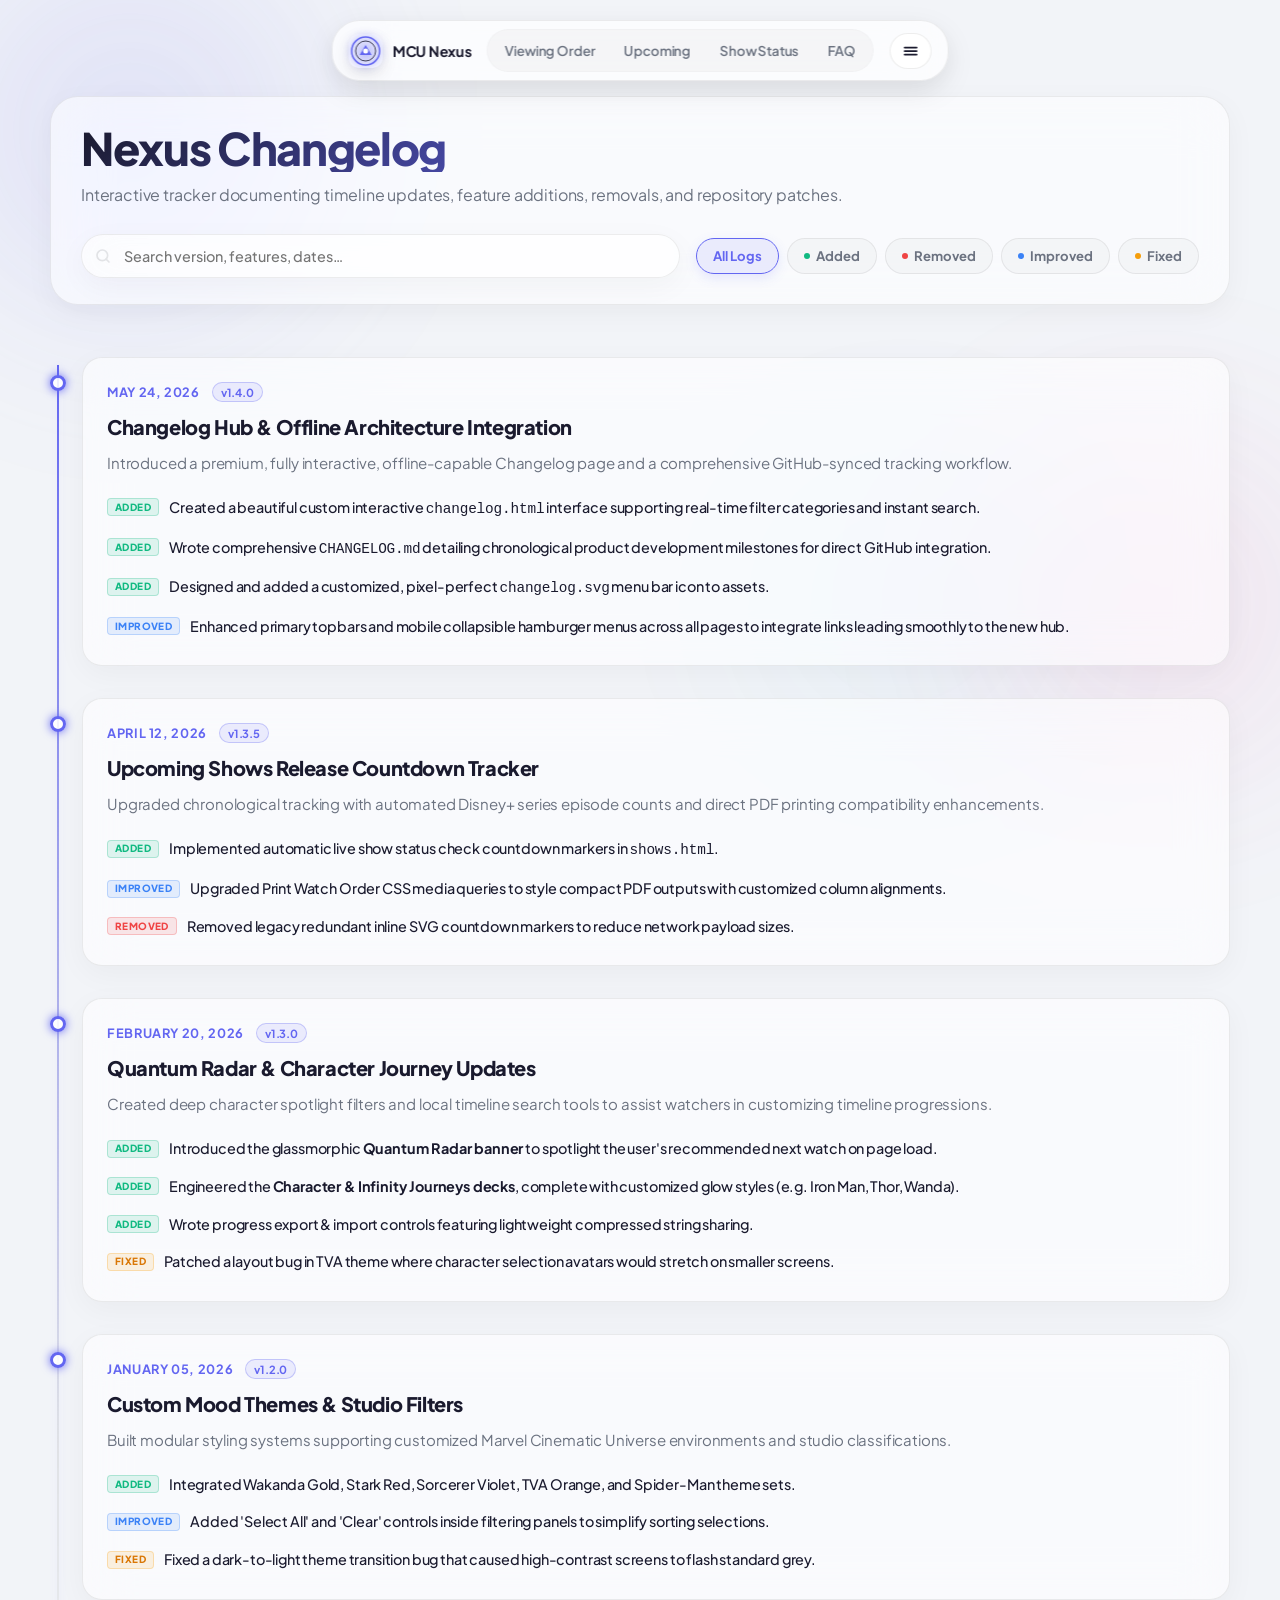
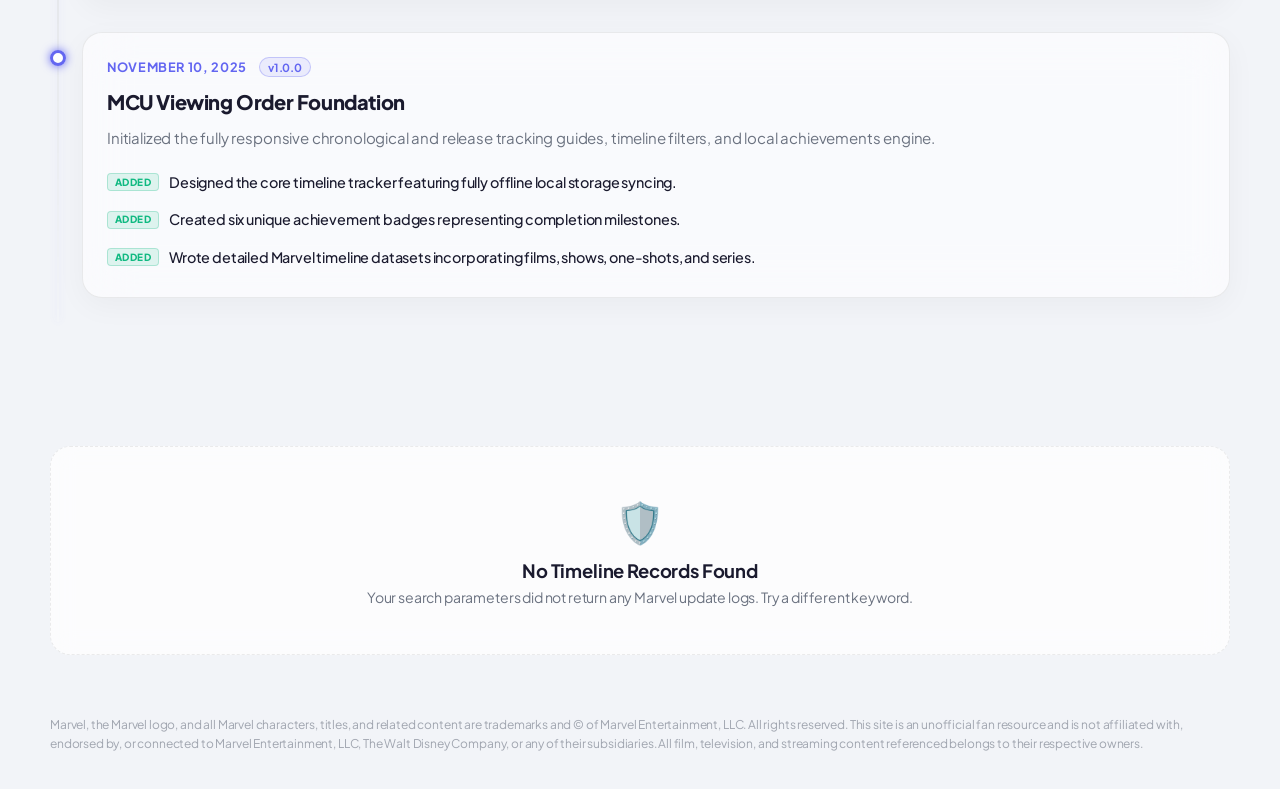
==== changelog.html @ f390cae8 "Install Vercel Web Analytics # Vercel Web Analytics Implementation  ## Summary Successfully implemen" ====
<!DOCTYPE html>
<html lang="en">
<head>
  <meta charset="UTF-8">
  <meta name="viewport" content="width=device-width, initial-scale=1.0, viewport-fit=cover">
  <meta name="theme-color" content="#eef1f6" id="theme-color-meta">
  <meta name="description" content="Documenting additions, removals, and improvements to the MCU Nexus viewing tracker and GitHub repository.">
  <title>Changelog — MCU Nexus</title>
  <meta property="og:title" content="MCU Nexus — Changelog">
  <meta property="og:description" content="Explore interactive logs of timeline additions, removals, updates, and feature improvements.">
  <meta property="og:image" content="mcu-embed.png">
  <meta property="og:url" content="./changelog.html">
  <meta property="og:type" content="website">
  <meta name="twitter:card" content="summary_large_image">
  <link rel="icon" type="image/png" href="/favicon/favicon-96x96.png" sizes="96x96">
  <script>(function(){var t=localStorage.getItem('theme')||(matchMedia('(prefers-color-scheme:dark)').matches?'dark':'light');if(t==='dark')document.documentElement.classList.add('dark');})()</script>
  <link rel="preconnect" href="https://fonts.googleapis.com">
  <link rel="preconnect" href="https://fonts.gstatic.com" crossorigin>
  <link href="https://fonts.googleapis.com/css2?family=Plus+Jakarta+Sans:wght@300;400;500;600;700;800&display=swap" rel="stylesheet">
  <link rel="stylesheet" href="style.css">
  <script>
    window.va = window.va || function () { (window.vaq = window.vaq || []).push(arguments); };
  </script>
  <script defer src="/_vercel/insights/script.js"></script>
  <style>
    .changelog-controls-panel {
      display: flex;
      flex-wrap: wrap;
      gap: 16px;
      align-items: center;
      justify-content: space-between;
      margin-top: 16px;
    }
  </style>
</head>
<body>
  <!-- Background Hero Decorations -->
  <div class="hero-bg-decorations" aria-hidden="true">
    <div class="hero-bg-art hero-bg-1"></div>
    <div class="hero-bg-art hero-bg-2"></div>
    <div class="hero-bg-art hero-bg-3"></div>
  </div>

  <div class="page-shell">

    <header class="topbar">
      <div class="brand">
        <a href="index.html" class="brand-mark" aria-label="MCU Nexus Home">
          <svg class="arc-logo-svg" viewBox="0 0 32 32" fill="none" xmlns="http://www.w3.org/2000/svg">
            <circle class="arc-ring-outer" cx="16" cy="16" r="14" stroke="currentColor" stroke-width="1.5" stroke-linecap="round"/>
            <circle class="arc-ring-inner" cx="16" cy="16" r="10" stroke="currentColor" stroke-width="1" stroke-dasharray="10 4"/>
            <polygon class="arc-core" points="16,10 22,20 10,20" fill="currentColor"/>
            <circle cx="16" cy="16" r="2.5" fill="#ffffff" />
          </svg>
        </a>
        <a href="index.html" class="brand-text-link"><span class="brand-text">
          <strong>MCU Nexus</strong>
        </span></a>
      </div>
      <nav class="topbar-nav" aria-label="Primary">
        <a href="index.html">Viewing Order</a>
        <a href="upcoming.html">Upcoming</a>
        <a href="shows.html">Show Status</a>
        <a href="faq.html">FAQ</a>
      </nav>
      <div class="topbar-actions">
        <div class="menu-toggle">
          <button id="hamburger" type="button" aria-label="Menu" aria-expanded="false" aria-controls="dropdown">
            <svg id="hamburger-icon" class="hamburger-icon" width="16" height="16" viewBox="0 0 16 16" fill="none" stroke="currentColor" stroke-width="1.75" stroke-linecap="round">
              <line x1="2" y1="4.5" x2="14" y2="4.5"/>
              <line x1="2" y1="8" x2="14" y2="8"/>
              <line x1="2" y1="11.5" x2="14" y2="11.5"/>
            </svg>
          </button>
          <div id="dropdown" class="dropdown hidden">
            <a href="index.html">
              <img src="assets/menubar/home.svg" class="dropdown-icon" alt="">
              <span>Viewing Order</span>
            </a>
            <a href="upcoming.html">
              <img src="assets/menubar/articles.svg" class="dropdown-icon" alt="">
              <span>Upcoming</span>
            </a>
            <a href="shows.html">
              <img src="assets/menubar/products.svg" class="dropdown-icon" alt="">
              <span>Show Status</span>
            </a>
            <a href="faq.html">
              <img src="assets/menubar/faq.svg" class="dropdown-icon" alt="">
              <span>FAQ</span>
            </a>
            <a href="changelog.html" aria-current="page">
              <img src="assets/menubar/changelog.svg" class="dropdown-icon" alt="">
              <span>Changelog</span>
            </a>
            <a href="index.html?action=print">
              <svg class="dropdown-icon" aria-hidden="true" width="18" height="18" viewBox="0 0 24 24" fill="none" stroke="currentColor" stroke-width="2.2" stroke-linecap="round" stroke-linejoin="round">
                <path d="M6 9V2h12v7"/>
                <path d="M6 18H4a2 2 0 0 1-2-2v-5a2 2 0 0 1 2-2h16a2 2 0 0 1 2 2v5a2 2 0 0 1-2 2h-2"/>
                <path d="M6 14h12v8H6z"/>
              </svg>
              <span>Print Watch Order</span>
            </a>
            <a href="index.html?action=export">
              <svg class="dropdown-icon" aria-hidden="true" width="18" height="18" viewBox="0 0 24 24" fill="none" stroke="currentColor" stroke-width="2.2" stroke-linecap="round" stroke-linejoin="round">
                <path d="M21 15v4a2 2 0 0 1-2 2H5a2 2 0 0 1-2-2v-4"/>
                <polyline points="17 8 12 3 7 8"/>
                <line x1="12" y1="3" x2="12" y2="15"/>
              </svg>
              <span>Export Progress</span>
            </a>
            <a href="index.html?action=import">
              <img src="assets/menubar/import.svg" class="dropdown-icon" alt="">
              <span>Import Progress</span>
            </a>
            <hr class="dropdown-separator">
            <div class="theme-picker-group">
              <span class="theme-picker-label">MCU Mood:</span>
              <div class="theme-dot theme-dot-classic active" data-theme="classic" title="Classic Nexus"></div>
              <div class="theme-dot theme-dot-stark" data-theme="stark" title="Stark Tech"></div>
              <div class="theme-dot theme-dot-captain" data-theme="captain" title="Super Soldier"></div>
              <div class="theme-dot theme-dot-spiderman" data-theme="spiderman" title="Web Slinger"></div>
              <div class="theme-dot theme-dot-tva" data-theme="tva" title="TVA Chronicle"></div>
              <div class="theme-dot theme-dot-wakanda" data-theme="wakanda" title="Wakanda Vibranium"></div>
              <div class="theme-dot theme-dot-sorcerer" data-theme="sorcerer" title="Sorcerer Supreme"></div>
            </div>
            <hr class="dropdown-separator">
            <a id="floating-theme-toggle" href="#" title="Toggle Theme">
              <img src="assets/menubar/toggletheme.svg" class="dropdown-icon" alt="">
              <span>Toggle Theme</span>
            </a>
          </div>
        </div>
      </div>
    </header>

    <div class="surface-card changelog-header">
      <h1>Nexus Changelog</h1>
      <p>Interactive tracker documenting timeline updates, feature additions, removals, and repository patches.</p>
      
      <div class="changelog-controls-panel">
        <div class="changelog-search-wrap">
          <svg class="changelog-search-icon" width="16" height="16" viewBox="0 0 24 24" fill="none" stroke="currentColor" stroke-width="2.5" stroke-linecap="round" stroke-linejoin="round">
            <circle cx="11" cy="11" r="8"/><line x1="21" y1="21" x2="16.65" y2="16.65"/>
          </svg>
          <input type="text" id="changelogSearch" class="changelog-search-input" placeholder="Search version, features, dates…" autocomplete="off" spellcheck="false">
        </div>
        
        <div class="changelog-filter-group">
          <button class="changelog-filter-btn active" data-filter="all">All Logs</button>
          <button class="changelog-filter-btn" data-filter="added">
            <span style="display:inline-block;width:6px;height:6px;border-radius:50%;background:#10b981"></span> Added
          </button>
          <button class="changelog-filter-btn" data-filter="removed">
            <span style="display:inline-block;width:6px;height:6px;border-radius:50%;background:#ef4444"></span> Removed
          </button>
          <button class="changelog-filter-btn" data-filter="improved">
            <span style="display:inline-block;width:6px;height:6px;border-radius:50%;background:#3b82f6"></span> Improved
          </button>
          <button class="changelog-filter-btn" data-filter="fixed">
            <span style="display:inline-block;width:6px;height:6px;border-radius:50%;background:#f59e0b"></span> Fixed
          </button>
        </div>
      </div>
    </div>

    <!-- Timeline Container -->
    <div id="changelogTimeline" class="changelog-timeline">
      
      <!-- v1.4.0 Entry -->
      <div class="timeline-card" data-version="1.4.0">
        <div class="timeline-node" aria-hidden="true"></div>
        <div class="timeline-item-card">
          <div class="timeline-meta">
            <span class="timeline-date">May 24, 2026</span>
            <span class="timeline-version">v1.4.0</span>
          </div>
          <h2 class="timeline-title">Changelog Hub & Offline Architecture Integration</h2>
          <p class="timeline-desc">Introduced a premium, fully interactive, offline-capable Changelog page and a comprehensive GitHub-synced tracking workflow.</p>
          <div class="timeline-change-list">
            <div class="change-item" data-type="added">
              <span class="change-tag change-tag-added">Added</span>
              <div class="change-details">Created a beautiful custom interactive <code>changelog.html</code> interface supporting real-time filter categories and instant search.</div>
            </div>
            <div class="change-item" data-type="added">
              <span class="change-tag change-tag-added">Added</span>
              <div class="change-details">Wrote comprehensive <code>CHANGELOG.md</code> detailing chronological product development milestones for direct GitHub integration.</div>
            </div>
            <div class="change-item" data-type="added">
              <span class="change-tag change-tag-added">Added</span>
              <div class="change-details">Designed and added a customized, pixel-perfect <code>changelog.svg</code> menu bar icon to assets.</div>
            </div>
            <div class="change-item" data-type="improved">
              <span class="change-tag change-tag-improved">Improved</span>
              <div class="change-details">Enhanced primary topbars and mobile collapsible hamburger menus across all pages to integrate links leading smoothly to the new hub.</div>
            </div>
          </div>
        </div>
      </div>

      <!-- v1.3.5 Entry -->
      <div class="timeline-card" data-version="1.3.5">
        <div class="timeline-node" aria-hidden="true"></div>
        <div class="timeline-item-card">
          <div class="timeline-meta">
            <span class="timeline-date">April 12, 2026</span>
            <span class="timeline-version">v1.3.5</span>
          </div>
          <h2 class="timeline-title">Upcoming Shows Release Countdown Tracker</h2>
          <p class="timeline-desc">Upgraded chronological tracking with automated Disney+ series episode counts and direct PDF printing compatibility enhancements.</p>
          <div class="timeline-change-list">
            <div class="change-item" data-type="added">
              <span class="change-tag change-tag-added">Added</span>
              <div class="change-details">Implemented automatic live show status check countdown markers in <code>shows.html</code>.</div>
            </div>
            <div class="change-item" data-type="improved">
              <span class="change-tag change-tag-improved">Improved</span>
              <div class="change-details">Upgraded Print Watch Order CSS media queries to style compact PDF outputs with customized column alignments.</div>
            </div>
            <div class="change-item" data-type="removed">
              <span class="change-tag change-tag-removed">Removed</span>
              <div class="change-details">Removed legacy redundant inline SVG countdown markers to reduce network payload sizes.</div>
            </div>
          </div>
        </div>
      </div>

      <!-- v1.3.0 Entry -->
      <div class="timeline-card" data-version="1.3.0">
        <div class="timeline-node" aria-hidden="true"></div>
        <div class="timeline-item-card">
          <div class="timeline-meta">
            <span class="timeline-date">February 20, 2026</span>
            <span class="timeline-version">v1.3.0</span>
          </div>
          <h2 class="timeline-title">Quantum Radar & Character Journey Updates</h2>
          <p class="timeline-desc">Created deep character spotlight filters and local timeline search tools to assist watchers in customizing timeline progressions.</p>
          <div class="timeline-change-list">
            <div class="change-item" data-type="added">
              <span class="change-tag change-tag-added">Added</span>
              <div class="change-details">Introduced the glassmorphic <strong>Quantum Radar banner</strong> to spotlight the user's recommended next watch on page load.</div>
            </div>
            <div class="change-item" data-type="added">
              <span class="change-tag change-tag-added">Added</span>
              <div class="change-details">Engineered the <strong>Character &amp; Infinity Journeys decks</strong>, complete with customized glow styles (e.g. Iron Man, Thor, Wanda).</div>
            </div>
            <div class="change-item" data-type="added">
              <span class="change-tag change-tag-added">Added</span>
              <div class="change-details">Wrote progress export &amp; import controls featuring lightweight compressed string sharing.</div>
            </div>
            <div class="change-item" data-type="fixed">
              <span class="change-tag change-tag-fixed">Fixed</span>
              <div class="change-details">Patched a layout bug in TVA theme where character selection avatars would stretch on smaller screens.</div>
            </div>
          </div>
        </div>
      </div>

      <!-- v1.2.0 Entry -->
      <div class="timeline-card" data-version="1.2.0">
        <div class="timeline-node" aria-hidden="true"></div>
        <div class="timeline-item-card">
          <div class="timeline-meta">
            <span class="timeline-date">January 05, 2026</span>
            <span class="timeline-version">v1.2.0</span>
          </div>
          <h2 class="timeline-title">Custom Mood Themes & Studio Filters</h2>
          <p class="timeline-desc">Built modular styling systems supporting customized Marvel Cinematic Universe environments and studio classifications.</p>
          <div class="timeline-change-list">
            <div class="change-item" data-type="added">
              <span class="change-tag change-tag-added">Added</span>
              <div class="change-details">Integrated Wakanda Gold, Stark Red, Sorcerer Violet, TVA Orange, and Spider-Man theme sets.</div>
            </div>
            <div class="change-item" data-type="improved">
              <span class="change-tag change-tag-improved">Improved</span>
              <div class="change-details">Added 'Select All' and 'Clear' controls inside filtering panels to simplify sorting selections.</div>
            </div>
            <div class="change-item" data-type="fixed">
              <span class="change-tag change-tag-fixed">Fixed</span>
              <div class="change-details">Fixed a dark-to-light theme transition bug that caused high-contrast screens to flash standard grey.</div>
            </div>
          </div>
        </div>
      </div>

      <!-- v1.0.0 Entry -->
      <div class="timeline-card" data-version="1.0.0">
        <div class="timeline-node" aria-hidden="true"></div>
        <div class="timeline-item-card">
          <div class="timeline-meta">
            <span class="timeline-date">November 10, 2025</span>
            <span class="timeline-version">v1.0.0</span>
          </div>
          <h2 class="timeline-title">MCU Viewing Order Foundation</h2>
          <p class="timeline-desc">Initialized the fully responsive chronological and release tracking guides, timeline filters, and local achievements engine.</p>
          <div class="timeline-change-list">
            <div class="change-item" data-type="added">
              <span class="change-tag change-tag-added">Added</span>
              <div class="change-details">Designed the core timeline tracker featuring fully offline local storage syncing.</div>
            </div>
            <div class="change-item" data-type="added">
              <span class="change-tag change-tag-added">Added</span>
              <div class="change-details">Created six unique achievement badges representing completion milestones.</div>
            </div>
            <div class="change-item" data-type="added">
              <span class="change-tag change-tag-added">Added</span>
              <div class="change-details">Wrote detailed Marvel timeline datasets incorporating films, shows, one-shots, and series.</div>
            </div>
          </div>
        </div>
      </div>

    </div>

    <!-- Empty Search State -->
    <div id="changelogEmptyState" class="changelog-empty-state hidden" aria-hidden="true">
      <div class="changelog-empty-icon">🛡️</div>
      <div class="changelog-empty-title">No Timeline Records Found</div>
      <div class="changelog-empty-desc">Your search parameters did not return any Marvel update logs. Try a different keyword.</div>
    </div>

    <footer class="legal-footer">
      <p>Marvel, the Marvel logo, and all Marvel characters, titles, and related content are trademarks and &copy; of Marvel Entertainment, LLC. All rights reserved. This site is an unofficial fan resource and is not affiliated with, endorsed by, or connected to Marvel Entertainment, LLC, The Walt Disney Company, or any of their subsidiaries. All film, television, and streaming content referenced belongs to their respective owners.</p>
    </footer>

  </div>

  <script>
    // ─── Filter & Search Logic ───
    const searchInput = document.getElementById("changelogSearch");
    const filterButtons = document.querySelectorAll(".changelog-filter-btn");
    const cards = document.querySelectorAll(".timeline-card");
    const emptyState = document.getElementById("changelogEmptyState");
    let activeFilter = "all";
    let searchQuery = "";

    function filterTimeline() {
      let visibleCount = 0;

      cards.forEach(card => {
        const items = card.querySelectorAll(".change-item");
        let matchesSearch = false;
        let matchesFilter = false;

        // Reset display inside items
        items.forEach(item => {
          const type = item.getAttribute("data-type");
          const text = item.textContent.toLowerCase();
          const matchesType = (activeFilter === "all" || type === activeFilter);
          const matchesQuery = (!searchQuery || text.includes(searchQuery));

          if (matchesType && matchesQuery) {
            item.style.display = "flex";
            matchesSearch = true;
          } else {
            item.style.display = "none";
          }
        });

        // Also check if version, date, title, or description matches query when no specific item match is required
        const cardTitle = card.querySelector(".timeline-title").textContent.toLowerCase();
        const cardDesc = card.querySelector(".timeline-desc").textContent.toLowerCase();
        const cardVer = card.getAttribute("data-version").toLowerCase();
        const matchesCardMeta = !searchQuery || cardTitle.includes(searchQuery) || cardDesc.includes(searchQuery) || cardVer.includes(searchQuery);

        // If filtering by type, there must be at least one matching item inside the card
        // If not filtering (all), matching the query anywhere in the card is enough
        if (activeFilter === "all") {
          matchesFilter = true;
        } else {
          // Verify if the card has any visible items of the filtered type
          let hasType = false;
          items.forEach(item => {
            if (item.getAttribute("data-type") === activeFilter) hasType = true;
          });
          matchesFilter = hasType;
        }

        const isVisible = matchesFilter && (matchesSearch || (activeFilter === "all" && matchesCardMeta));

        if (isVisible) {
          card.classList.remove("hidden");
          visibleCount++;
          // If search matched card metadata but not specific items, reset item displays to show everything
          if (searchQuery && matchesCardMeta && !matchesSearch && activeFilter === "all") {
            items.forEach(item => item.style.display = "flex");
          }
        } else {
          card.classList.add("hidden");
        }
      });

      if (visibleCount === 0) {
        emptyState.classList.remove("hidden");
        emptyState.setAttribute("aria-hidden", "false");
      } else {
        emptyState.classList.add("hidden");
        emptyState.setAttribute("aria-hidden", "true");
      }
    }

    searchInput.addEventListener("input", e => {
      searchQuery = e.target.value.toLowerCase().trim();
      filterTimeline();
    });

    filterButtons.forEach(btn => {
      btn.addEventListener("click", () => {
        filterButtons.forEach(b => b.classList.remove("active"));
        btn.classList.add("active");
        activeFilter = btn.getAttribute("data-filter");
        filterTimeline();
      });
    });

    // ─── Theme Synchronization ───
    const applyTheme = (theme) => {
      document.documentElement.classList.toggle("dark", theme === "dark");
      document.body.classList.toggle("dark", theme === "dark");
      const meta = document.getElementById("theme-color-meta");
      if (meta) meta.setAttribute("content", theme === "dark" ? "#0d1016" : "#eef1f6");
      localStorage.setItem("theme", theme);
      if (theme === "light") {
        applyMoodTheme("classic");
      }
    };
    applyTheme(localStorage.getItem("theme") || (window.matchMedia("(prefers-color-scheme: dark)").matches ? "dark" : "light"));

    document.getElementById("floating-theme-toggle")?.addEventListener("click", e => {
      e.preventDefault();
      applyTheme(document.body.classList.contains("dark") ? "light" : "dark");
    });

    function applyMoodTheme(mood) {
      document.body.classList.remove("theme-stark", "theme-tva", "theme-wakanda", "theme-sorcerer", "theme-captain", "theme-spiderman");
      if (mood && mood !== "classic") {
        document.body.classList.add(`theme-${mood}`);
        if (!document.body.classList.contains("dark")) {
          applyTheme("dark");
        }
      }
      localStorage.setItem("mcu_mood_theme", mood);
      document.querySelectorAll(".theme-dot").forEach(dot => {
        dot.classList.toggle("active", dot.getAttribute("data-theme") === mood);
      });
    }

    const savedMood = localStorage.getItem("mcu_mood_theme") || "classic";
    applyMoodTheme(savedMood);

    document.querySelectorAll(".theme-dot").forEach(dot => {
      dot.addEventListener("click", event => {
        applyMoodTheme(dot.getAttribute("data-theme"));
      });
    });

    // ─── Hamburger Mobile Toggle ───
    const hamburger = document.getElementById("hamburger");
    const hamburgerIcon = document.getElementById("hamburger-icon");
    const dropdown = document.getElementById("dropdown");

    hamburger?.addEventListener("click", e => {
      e.stopPropagation();
      const isOpen = !dropdown.classList.toggle("hidden");
      hamburger.setAttribute("aria-expanded", String(isOpen));
      hamburgerIcon.classList.toggle("open", isOpen);
    });

    dropdown?.addEventListener("click", e => e.stopPropagation());

    document.addEventListener("click", () => {
      dropdown?.classList.add("hidden");
      hamburger?.setAttribute("aria-expanded", "false");
      hamburgerIcon?.classList.remove("open");
    });
  </script>
</body>
</html>
---- style.css ----
/* ─── Apple-Style Premium Design Tokens ─── */
:root {
  color-scheme: light;
  --bg: #f2f4f8;
  --page-background-color: #f2f4f8;
  --page-background:
    radial-gradient(circle at 10% 20%, rgba(99, 102, 241, 0.06), transparent 45%),
    radial-gradient(circle at 85% 10%, rgba(244, 114, 182, 0.05), transparent 35%),
    radial-gradient(circle at 50% 80%, rgba(14, 165, 233, 0.04), transparent 40%),
    radial-gradient(circle at 30% 50%, rgba(168, 85, 247, 0.03), transparent 35%),
    #f2f4f8;
  --bg-elevated: rgba(255, 255, 255, 0.72);
  --bg-strong: rgba(255, 255, 255, 0.88);
  --surface: rgba(255, 255, 255, 0.58);
  --surface-hover: rgba(255, 255, 255, 0.92);
  --border: rgba(0, 0, 0, 0.07);
  --text: #1a1a2e;
  --muted: #6b7280;
  --accent: #6366f1;
  --accent-secondary: #ec4899;
  --accent-soft: rgba(99, 102, 241, 0.1);
  --glow-1: rgba(99, 102, 241, 0.35);
  --glow-2: rgba(236, 72, 153, 0.25);
  --glow-3: rgba(14, 165, 233, 0.2);
  --shadow: 0 20px 40px rgba(0, 0, 0, 0.05);
  --shadow-soft: 0 8px 30px rgba(0, 0, 0, 0.04);
  --card-shadow: 0 4px 20px rgba(0, 0, 0, 0.025);
  --radius-xl: 28px;
  --radius-lg: 20px;
  --radius-md: 14px;
  --radius-sm: 10px;
  --max-width: 1180px;
}

html.dark {
  background-color: #08090e;
  background-image: none;
}

body.dark {
  color-scheme: dark;
  --bg: #08090e;
  --page-background-color: #08090e;
  --page-background:
    radial-gradient(ellipse at 10% 20%, rgba(99, 102, 241, 0.12), transparent 50%),
    radial-gradient(ellipse at 90% 15%, rgba(236, 72, 153, 0.08), transparent 40%),
    radial-gradient(ellipse at 50% 50%, rgba(14, 165, 233, 0.05), transparent 45%),
    radial-gradient(ellipse at 70% 80%, rgba(168, 85, 247, 0.06), transparent 40%),
    radial-gradient(rgba(255, 255, 255, 0.018) 1px, transparent 1px),
    #08090e;
  --bg-elevated: rgba(18, 19, 28, 0.72);
  --bg-strong: rgba(22, 24, 36, 0.85);
  --surface: rgba(24, 26, 40, 0.55);
  --surface-hover: rgba(36, 38, 56, 0.78);
  --border: rgba(255, 255, 255, 0.07);
  --text: #f0f0f5;
  --muted: #8b8fa4;
  --accent: #818cf8;
  --accent-secondary: #f472b6;
  --accent-soft: rgba(129, 140, 248, 0.14);
  --glow-1: rgba(129, 140, 248, 0.4);
  --glow-2: rgba(244, 114, 182, 0.3);
  --glow-3: rgba(56, 189, 248, 0.25);
  --shadow: 0 30px 60px rgba(0, 0, 0, 0.5);
  --shadow-soft: 0 12px 40px rgba(0, 0, 0, 0.3);
  --card-shadow: inset 0 1px 0 rgba(255, 255, 255, 0.06);
  background-color: var(--page-background-color);
  background-image: var(--page-background);
  background-size: 100% 100%, 100% 100%, 100% 100%, 100% 100%, 24px 24px, 100% 100%;
}

*, *::before, *::after { box-sizing: border-box; }

html {
  scroll-behavior: smooth;
  overflow-x: clip;
  background-color: var(--page-background-color);
  background-image: var(--page-background);
}

/* Modern Minimalist Scrollbars */
::-webkit-scrollbar {
  width: 8px;
  height: 8px;
}
::-webkit-scrollbar-track {
  background: transparent;
}
::-webkit-scrollbar-thumb {
  background: rgba(134, 134, 139, 0.2);
  border-radius: 99px;
  border: 2px solid transparent;
  background-clip: padding-box;
}
::-webkit-scrollbar-thumb:hover {
  background: rgba(134, 134, 139, 0.45);
  border-radius: 99px;
  border: 2px solid transparent;
  background-clip: padding-box;
}

body {
  font-family: 'Plus Jakarta Sans', -apple-system, BlinkMacSystemFont, "SF Pro Display", "SF Pro Text", "Segoe UI", Roboto, Helvetica, Arial, sans-serif;
  margin: 0;
  min-height: 100vh;
  min-height: 100dvh;
  padding-top: env(safe-area-inset-top);
  padding-bottom: env(safe-area-inset-bottom);
  color: var(--text);
  background-color: var(--page-background-color);
  background-image: var(--page-background);
  overflow-x: clip;
  -webkit-font-smoothing: antialiased;
  letter-spacing: -0.01em;
}

/* Ambient glow orbs — Breathing Cosmic Tapestry */
body::before,
body::after {
  content: "";
  position: fixed;
  inset: auto;
  pointer-events: none;
  z-index: 0;
  border-radius: 999px;
  filter: blur(100px);
  opacity: 0.6;
  transition: all 1s ease;
}
body::before {
  width: 500px;
  height: 500px;
  top: -120px;
  left: -120px;
  background: radial-gradient(circle, var(--glow-1, rgba(99, 102, 241, 0.35)) 0%, transparent 70%);
  animation: ambientFloat1 18s infinite alternate ease-in-out;
}
body::after {
  width: 450px;
  height: 450px;
  right: -100px;
  bottom: 8%;
  background: radial-gradient(circle, var(--glow-2, rgba(236, 72, 153, 0.25)) 0%, transparent 70%);
  animation: ambientFloat2 22s infinite alternate ease-in-out;
}

/* Third ambient orb for tri-color depth */
.page-shell::before {
  content: "";
  position: fixed;
  width: 400px;
  height: 400px;
  top: 45%;
  left: 55%;
  pointer-events: none;
  z-index: 0;
  border-radius: 999px;
  filter: blur(110px);
  opacity: 0.4;
  background: radial-gradient(circle, var(--glow-3, rgba(14, 165, 233, 0.2)) 0%, transparent 70%);
  animation: ambientFloat3 26s infinite alternate ease-in-out;
}

@keyframes ambientFloat1 {
  0% {
    transform: translate(0, 0) scale(1);
    opacity: 0.55;
  }
  33% {
    transform: translate(80px, 50px) scale(1.2);
    opacity: 0.7;
  }
  66% {
    transform: translate(30px, 90px) scale(0.9);
    opacity: 0.5;
  }
  100% {
    transform: translate(-40px, 60px) scale(1.1);
    opacity: 0.6;
  }
}

@keyframes ambientFloat2 {
  0% {
    transform: translate(0, 0) scale(1);
    opacity: 0.5;
  }
  33% {
    transform: translate(-60px, -70px) scale(1.25);
    opacity: 0.65;
  }
  66% {
    transform: translate(-20px, -120px) scale(0.85);
    opacity: 0.45;
  }
  100% {
    transform: translate(40px, -40px) scale(1.05);
    opacity: 0.55;
  }
}

@keyframes ambientFloat3 {
  0% {
    transform: translate(0, 0) scale(1);
    opacity: 0.35;
  }
  50% {
    transform: translate(-70px, 50px) scale(1.3);
    opacity: 0.5;
  }
  100% {
    transform: translate(50px, -30px) scale(0.9);
    opacity: 0.3;
  }
}

/* ─── Background Hero Character Decorations ─── */
.hero-bg-decorations {
  position: fixed;
  inset: 0;
  z-index: 0;
  pointer-events: none;
  overflow: hidden;
}

.hero-bg-art {
  position: absolute;
  background-size: contain;
  background-repeat: no-repeat;
  background-position: center;
  opacity: 0;
  transition: opacity 1.5s ease, filter 1.5s ease;
  mix-blend-mode: screen;
}

/* Only show in dark mode */
body.dark .hero-bg-art {
  opacity: 0.035;
}

/* Default theme: shield (top-right), web (bottom-left), reactor (center-right) */
.hero-bg-1 {
  width: 420px;
  height: 420px;
  top: 5%;
  right: -60px;
  background-image: url('assets/silhouettes/shield.webp');
  filter: blur(1px) saturate(0.3);
  animation: heroDrift1 35s infinite alternate ease-in-out;
}

.hero-bg-2 {
  width: 380px;
  height: 380px;
  bottom: 8%;
  left: -50px;
  background-image: url('assets/silhouettes/web.webp');
  filter: blur(1.5px) saturate(0.3);
  animation: heroDrift2 40s infinite alternate ease-in-out;
}

.hero-bg-3 {
  width: 300px;
  height: 300px;
  top: 40%;
  right: 5%;
  background-image: url('assets/silhouettes/reactor.webp');
  filter: blur(0.5px) saturate(0.4);
  animation: heroDrift3 30s infinite alternate ease-in-out;
}

/* Stark Theme: Arc Reactor + Shield */
body.dark.theme-stark .hero-bg-1 {
  opacity: 0.16;
  background-image: url('assets/silhouettes/reactor.webp');
  filter: blur(0px) saturate(1.2) drop-shadow(0 0 25px var(--accent)) drop-shadow(0 0 5px var(--accent-secondary));
  top: 3%;
  right: -40px;
  width: 500px;
  height: 500px;
}
body.dark.theme-stark .hero-bg-2 {
  opacity: 0.10;
  background-image: url('assets/silhouettes/shield.webp');
  filter: blur(0.5px) saturate(1) drop-shadow(0 0 15px var(--accent-secondary));
}
body.dark.theme-stark .hero-bg-3 {
  opacity: 0.06;
  background-image: url('assets/silhouettes/mjolnir.webp');
  filter: blur(1px) saturate(0.8) drop-shadow(0 0 8px var(--accent));
}

/* TVA Theme: Mjolnir + Portal */
body.dark.theme-tva .hero-bg-1 {
  opacity: 0.16;
  background-image: url('assets/silhouettes/mjolnir.webp');
  filter: blur(0px) saturate(1.2) sepia(0.3) drop-shadow(0 0 25px var(--accent)) drop-shadow(0 0 5px var(--accent-secondary));
  width: 450px;
  height: 450px;
}
body.dark.theme-tva .hero-bg-2 {
  opacity: 0.10;
  background-image: url('assets/silhouettes/portal.webp');
  filter: blur(0.5px) saturate(1) sepia(0.2) drop-shadow(0 0 15px var(--accent-secondary));
}
body.dark.theme-tva .hero-bg-3 {
  opacity: 0.06;
  background-image: url('assets/silhouettes/reactor.webp');
  filter: blur(1px) saturate(0.8) sepia(0.3) drop-shadow(0 0 8px var(--accent));
}

/* Wakanda Theme: Panther + Web */
body.dark.theme-wakanda .hero-bg-1 {
  opacity: 0.16;
  background-image: url('assets/silhouettes/panther.webp');
  filter: blur(0px) saturate(1.2) drop-shadow(0 0 25px var(--accent)) drop-shadow(0 0 5px var(--accent-secondary));
  width: 480px;
  height: 480px;
  top: 2%;
  right: -30px;
}
body.dark.theme-wakanda .hero-bg-2 {
  opacity: 0.10;
  background-image: url('assets/silhouettes/web.webp');
  filter: blur(0.5px) saturate(1) drop-shadow(0 0 15px var(--accent-secondary));
}
body.dark.theme-wakanda .hero-bg-3 {
  opacity: 0.06;
  background-image: url('assets/silhouettes/shield.webp');
  filter: blur(1px) saturate(0.8) drop-shadow(0 0 8px var(--accent));
}

/* Sorcerer Theme: Portal + Reactor */
body.dark.theme-sorcerer .hero-bg-1 {
  opacity: 0.16;
  background-image: url('assets/silhouettes/portal.webp');
  filter: blur(0px) saturate(1.2) drop-shadow(0 0 25px var(--accent)) drop-shadow(0 0 5px var(--accent-secondary));
  width: 500px;
  height: 500px;
  top: 2%;
  right: -50px;
  animation: magicPortalRotate 50s linear infinite !important;
  will-change: transform;
  transform: translate3d(0, 0, 0);
  backface-visibility: hidden;
}
body.dark.theme-sorcerer .hero-bg-2 {
  opacity: 0.10;
  background-image: url('assets/silhouettes/reactor.webp');
  filter: blur(0.5px) saturate(1) drop-shadow(0 0 15px var(--accent-secondary));
}
body.dark.theme-sorcerer .hero-bg-3 {
  opacity: 0.06;
  background-image: url('assets/silhouettes/mjolnir.webp');
  filter: blur(1px) saturate(0.8) drop-shadow(0 0 8px var(--accent));
}

/* Spider-Man Theme: Web + Shield */
body.dark.theme-spiderman .hero-bg-1 {
  opacity: 0.16;
  background-image: url('assets/silhouettes/web.webp');
  filter: blur(0px) saturate(1.2) drop-shadow(0 0 25px var(--accent)) drop-shadow(0 0 5px var(--accent-secondary));
  width: 480px;
  height: 480px;
  top: 2%;
  right: -30px;
}
body.dark.theme-spiderman .hero-bg-2 {
  opacity: 0.10;
  background-image: url('assets/silhouettes/shield.webp');
  filter: blur(0.5px) saturate(1) drop-shadow(0 0 15px var(--accent-secondary));
}
body.dark.theme-spiderman .hero-bg-3 {
  opacity: 0.06;
  background-image: url('assets/silhouettes/reactor.webp');
  filter: blur(1px) saturate(0.8) drop-shadow(0 0 8px var(--accent));
}

/* Captain America Theme: Shield + Mjolnir */
body.dark.theme-captain .hero-bg-1 {
  opacity: 0.16;
  background-image: url('assets/silhouettes/shield.webp');
  filter: blur(0px) saturate(1.2) drop-shadow(0 0 25px var(--accent)) drop-shadow(0 0 5px var(--accent-secondary));
  width: 480px;
  height: 480px;
  top: 3%;
  right: -40px;
}
body.dark.theme-captain .hero-bg-2 {
  opacity: 0.10;
  background-image: url('assets/silhouettes/mjolnir.webp');
  filter: blur(0.5px) saturate(1) drop-shadow(0 0 15px var(--accent-secondary));
}
body.dark.theme-captain .hero-bg-3 {
  opacity: 0.06;
  background-image: url('assets/silhouettes/reactor.webp');
  filter: blur(1px) saturate(0.8) drop-shadow(0 0 8px var(--accent));
}

@keyframes magicPortalRotate {
  0% { transform: rotate(0deg); }
  100% { transform: rotate(360deg); }
}

/* Hero drift animations — slow, subtle parallax floating */
@keyframes heroDrift1 {
  0% {
    transform: translate(0, 0) rotate(0deg) scale(1);
  }
  33% {
    transform: translate(-20px, 30px) rotate(3deg) scale(1.04);
  }
  66% {
    transform: translate(15px, -15px) rotate(-2deg) scale(0.98);
  }
  100% {
    transform: translate(-10px, 20px) rotate(1deg) scale(1.02);
  }
}

@keyframes heroDrift2 {
  0% {
    transform: translate(0, 0) rotate(0deg) scale(1);
  }
  33% {
    transform: translate(25px, -20px) rotate(-2deg) scale(1.05);
  }
  66% {
    transform: translate(-15px, 25px) rotate(3deg) scale(0.96);
  }
  100% {
    transform: translate(10px, -10px) rotate(-1deg) scale(1.03);
  }
}

@keyframes heroDrift3 {
  0% {
    transform: translate(0, 0) rotate(0deg) scale(1);
  }
  50% {
    transform: translate(-30px, 20px) rotate(4deg) scale(1.06);
  }
  100% {
    transform: translate(20px, -25px) rotate(-3deg) scale(0.97);
  }
}

/* Hide hero decorations on mobile for performance */
@media (max-width: 900px) {
  .hero-bg-decorations {
    display: none;
  }
}

/* Hide hero decorations in print mode */
body.print-mode .hero-bg-decorations {
  display: none !important;
}

@keyframes slideDownFade {
  from {
    opacity: 0;
    transform: translateY(-12px) scale(0.95);
  }
  to {
    opacity: 1;
    transform: translateY(0) scale(1);
  }
}

/* ─── Page shell ─── */
.page-shell {
  position: relative;
  z-index: 1;
  width: min(calc(100% - 32px), var(--max-width));
  margin: 0 auto;
  padding: max(96px, calc(72px + env(safe-area-inset-top))) 0 max(40px, env(safe-area-inset-bottom));
  display: flex;
  flex-direction: column;
  gap: 20px;
}

/* ─── Apple-Style Floating Top Deck ─── */
.topbar {
  position: fixed;
  top: 20px;
  bottom: auto;
  left: 50%;
  transform: translateX(-50%);
  z-index: 1000;
  display: flex;
  align-items: center;
  justify-content: space-between;
  gap: 16px;
  padding: 8px 16px;
  border: 1px solid var(--border);
  border-radius: var(--radius-xl);
  background: var(--bg-elevated);
  backdrop-filter: blur(28px) saturate(160%);
  -webkit-backdrop-filter: blur(28px) saturate(160%);
  box-shadow: 0 10px 30px rgba(0, 0, 0, 0.08), var(--shadow-soft);
  transition: all 0.4s cubic-bezier(0.16, 1, 0.3, 1);
  width: auto;
  max-width: 92vw;
}
body.dark .topbar {
  background: rgba(18, 19, 28, 0.8);
  border-color: rgba(255, 255, 255, 0.1);
  box-shadow: 0 20px 50px rgba(0, 0, 0, 0.4), 0 0 30px var(--accent-soft);
}

.brand {
  display: inline-flex;
  align-items: center;
  gap: 10px;
  min-width: 0;
}

.brand-text-link {
  text-decoration: none;
  color: var(--text);
  min-width: 0;
  display: flex;
}

.brand-mark {
  width: 34px;
  height: 34px;
  border-radius: var(--radius-sm);
  object-fit: cover;
  box-shadow: 0 6px 15px rgba(0, 0, 0, 0.1);
  flex-shrink: 0;
  display: flex;
  align-items: center;
  justify-content: center;
  transition: transform 0.4s cubic-bezier(0.16, 1, 0.3, 1);
}
.brand-mark:hover {
  transform: scale(1.15) rotate(15deg);
}

.brand-text {
  display: flex;
  flex-direction: column;
  gap: 1px;
  min-width: 0;
}
.brand-text strong {
  font-size: 0.9rem;
  font-weight: 700;
  letter-spacing: -0.02em;
  color: var(--text);
}
body.dark .brand-text strong {
  background: none;
  -webkit-background-clip: unset;
  -webkit-text-fill-color: unset;
  color: #ffffff;
  text-shadow: 0 0 12px rgba(255, 255, 255, 0.15);
}
.brand-text span {
  font-size: 0.72rem;
  color: var(--muted);
  font-weight: 500;
}

.topbar-nav {
  display: flex;
  align-items: center;
  justify-content: center;
  gap: 3px;
  flex-wrap: wrap;
  background: rgba(134, 134, 139, 0.06);
  padding: 4px;
  border-radius: 999px;
  border: 1.05px solid rgba(0, 0, 0, 0.015);
}
body.dark .topbar-nav {
  background: rgba(255, 255, 255, 0.03);
}

.topbar-nav a {
  display: inline-flex;
  align-items: center;
  gap: 6px;
  padding: 7px 12px;
  border-radius: 999px;
  text-decoration: none;
  font-size: 0.84rem;
  font-weight: 600;
  color: var(--muted);
  transition: all 0.4s cubic-bezier(0.16, 1, 0.3, 1);
  border: 1px solid transparent;
  transform-origin: center center;
}

/* macOS Dock Magnification Easing */
.topbar-nav a:hover {
  color: var(--text);
  background: rgba(134, 134, 139, 0.08);
  transform: scale(1.08) translateY(2px);
}
body.dark .topbar-nav a:hover {
  background: rgba(255, 255, 255, 0.05);
}

/* Apple-style Active Page Tab Indicator */
.topbar-nav a[aria-current="page"] {
  background: #ffffff;
  color: #1d1d1f;
  box-shadow: 0 2px 8px rgba(0, 0, 0, 0.06);
  font-weight: 700;
}
body.dark .topbar-nav a[aria-current="page"] {
  background: rgba(255, 255, 255, 0.08);
  color: #ffffff;
  border: 1px solid rgba(255, 255, 255, 0.04);
  box-shadow: 0 4px 12px rgba(0, 0, 0, 0.15);
}

.topbar-nav a[data-coming-soon] {
  cursor: default;
}

.nav-badge {
  display: inline-flex;
  align-items: center;
  height: 15px;
  padding: 0 4px;
  border-radius: 999px;
  background: var(--accent-soft);
  color: var(--accent);
  font-size: 0.62rem;
  font-weight: 700;
  line-height: 1;
  text-transform: uppercase;
  letter-spacing: 0.04em;
}

.topbar-actions {
  display: flex;
  align-items: center;
  gap: 8px;
}

.action-pill,
#hamburger {
  display: inline-flex;
  align-items: center;
  justify-content: center;
  min-width: 36px;
  height: 36px;
  padding: 0 12px;
  border-radius: 999px;
  border: 1px solid var(--border);
  background: var(--bg-strong);
  color: var(--text);
  text-decoration: none;
  cursor: pointer;
  transition: all 0.4s cubic-bezier(0.16, 1, 0.3, 1);
  box-shadow: inset 0 1px 0 rgba(255, 255, 255, 0.05);
  font-family: inherit;
  font-size: 0.86rem;
  transform-origin: center center;
}

.action-pill:hover,
#hamburger:hover {
  transform: scale(1.08) translateY(2px);
  background: var(--surface-hover);
}

.menu-toggle {
  position: relative;
}

.hamburger-icon {
  display: block;
  transition: transform 0.3s ease;
}

.hamburger-icon.open {
  transform: rotate(90deg);
}

/* iOS/macOS Control Center Style Upward-Popping Capsule */
.dropdown {
  position: absolute;
  top: calc(100% + 12px);
  bottom: auto;
  right: 0;
  z-index: 100;
  width: min(320px, calc(100vw - 32px));
  padding: 10px;
  border-radius: var(--radius-xl);
  border: 1px solid var(--border);
  background: var(--bg-strong);
  backdrop-filter: blur(28px) saturate(160%);
  -webkit-backdrop-filter: blur(28px) saturate(160%);
  box-shadow: var(--shadow);
  display: flex;
  flex-direction: column;
  gap: 4px;
  animation: slideDownFade 0.4s cubic-bezier(0.16, 1, 0.3, 1);
}
body.dark .dropdown {
  background: rgba(28, 28, 30, 0.95);
  border-color: rgba(255, 255, 255, 0.08);
}

.dropdown.hidden {
  display: none;
}

.dropdown a,
.dropdown button,
#floating-theme-toggle {
  display: flex;
  align-items: center;
  gap: 10px;
  width: 100%;
  padding: 12px 14px;
  border: 0;
  border-radius: 16px;
  background: transparent;
  color: var(--text);
  font: inherit;
  text-decoration: none;
  cursor: pointer;
  transition: background 0.2s ease, transform 0.2s ease;
}

.dropdown a:hover,
.dropdown button:hover,
#floating-theme-toggle:hover {
  background: var(--accent-soft);
  transform: translateX(2px);
}

.dropdown a[data-coming-soon] {
  cursor: default;
}

.dropdown a span:first-of-type {
  min-width: 0;
}

.menu-badge {
  display: inline-flex;
  align-items: center;
  height: 20px;
  margin-left: auto;
  padding: 0 7px;
  border-radius: 999px;
  background: var(--accent-soft);
  color: var(--accent);
  font-size: 0.68rem;
  font-weight: 700;
  line-height: 1;
  text-transform: uppercase;
  letter-spacing: 0.04em;
  white-space: nowrap;
}

.dropdown-separator {
  border: 0;
  border-top: 1px solid var(--border);
  margin: 6px 4px;
}

.dropdown-icon {
  width: 18px;
  height: 18px;
  flex-shrink: 0;
  opacity: 0.75;
  filter: brightness(0.2);
}

body.dark .dropdown-icon {
  filter: none;
  opacity: 0.85;
}

.dropdown-icon[src*="socials/"] {
  border-radius: 4px;
  filter: none;
  opacity: 1;
}

.dropdown-icon[src*="import.svg"] {
  filter: invert(1) brightness(0.2);
}

body.dark .dropdown-icon[src*="import.svg"] {
  filter: invert(1);
  opacity: 0.85;
}

/* ─── Eyebrow badge ─── */
.eyebrow {
  display: inline-flex;
  align-items: center;
  gap: 8px;
  margin-bottom: 18px;
  padding: 8px 14px;
  border-radius: 999px;
  background: var(--accent-soft);
  color: var(--accent);
  font-size: 0.82rem;
  font-weight: 600;
  letter-spacing: 0.01em;
}

/* ─── Shared surface card ─── */
.surface-card {
  border: 1px solid var(--border);
  background: var(--surface);
  backdrop-filter: blur(28px) saturate(160%);
  -webkit-backdrop-filter: blur(28px) saturate(160%);
  box-shadow: var(--shadow-soft), 0 10px 30px rgba(0, 0, 0, 0.015);
  border-radius: var(--radius-xl);
  padding: 26px 30px;
  transition: all 0.4s cubic-bezier(0.16, 1, 0.3, 1);
}
body.dark .surface-card {
  background: rgba(20, 22, 36, 0.5);
  border-color: rgba(255, 255, 255, 0.06);
}

/* ─── MCU intro card ─── */
.mcu-intro.surface-card {
  background: transparent !important;
  border: none !important;
  backdrop-filter: none !important;
  -webkit-backdrop-filter: none !important;
  box-shadow: none !important;
  padding: 0 !important;
}

.mcu-intro {
  display: flex;
  flex-direction: column;
  gap: 20px;
}

h1 {
  margin: 0;
  font-size: clamp(1.8rem, 4.5vw, 2.8rem);
  font-weight: 800;
  line-height: 1.1;
  letter-spacing: -0.035em;
  color: var(--text);
  background: linear-gradient(135deg, var(--text) 0%, var(--accent) 60%, var(--accent-secondary, var(--accent)) 100%);
  -webkit-background-clip: text;
  -webkit-text-fill-color: transparent;
  background-clip: text;
}

/* Metric grid — iOS widget grid pattern */
.intro-metrics {
  display: grid;
  grid-template-columns: repeat(3, 1fr);
  gap: 16px;
}

.intro-metric {
  padding: 24px;
  border-radius: var(--radius-lg);
  background: var(--surface);
  border: 1px solid var(--border);
  border-left: 3px solid var(--accent);
  backdrop-filter: blur(28px) saturate(160%);
  -webkit-backdrop-filter: blur(28px) saturate(160%);
  box-shadow: var(--shadow-soft), 0 10px 30px rgba(0, 0, 0, 0.01);
  display: flex;
  flex-direction: column;
  gap: 6px;
  transition: all 0.4s cubic-bezier(0.16, 1, 0.3, 1);
  position: relative;
  overflow: hidden;
}
.intro-metric::after {
  content: "";
  position: absolute;
  top: 0;
  left: 0;
  width: 100%;
  height: 100%;
  background: radial-gradient(ellipse at 10% 50%, var(--accent-soft) 0%, transparent 70%);
  opacity: 0;
  transition: opacity 0.4s ease;
  pointer-events: none;
}
.intro-metric:hover::after {
  opacity: 1;
}

.intro-metric-spent { border-left-color: var(--accent-secondary, var(--accent)); }
.intro-metric-remaining { border-left-color: var(--glow-3, var(--accent)); }

body.dark .intro-metric {
  background: rgba(24, 26, 40, 0.5);
  border-color: rgba(255, 255, 255, 0.05);
  box-shadow: 0 12px 36px rgba(0, 0, 0, 0.3);
}

.intro-metric:hover {
  transform: translateY(-4px) scale(1.02);
  background: var(--surface-hover);
  border-color: color-mix(in oklab, var(--accent) 45%, var(--border));
  box-shadow: 0 16px 36px rgba(0, 0, 0, 0.04), 0 0 20px var(--accent-soft);
}
body.dark .intro-metric:hover {
  border-color: color-mix(in oklab, var(--accent) 50%, transparent);
  box-shadow: 0 20px 45px rgba(0, 0, 0, 0.45), 0 0 30px var(--accent-soft);
}

.intro-metric-value {
  font-size: 1.85rem;
  font-weight: 750;
  letter-spacing: -0.03em;
  line-height: 1.1;
  font-variant-numeric: tabular-nums;
  color: var(--text);
}

.intro-metric-label {
  font-size: 0.74rem;
  color: var(--muted);
  font-weight: 600;
  text-transform: uppercase;
  letter-spacing: 0.04em;
  line-height: 1.3;
}

#progressBarContainer {
  position: fixed;
  top: 0;
  left: 0;
  width: 100%;
  height: 4px;
  z-index: 2000;
  border-radius: 0;
  background: rgba(134, 134, 139, 0.12);
  border: none;
  margin: 0;
  overflow: hidden;
}

body.dark #progressBarContainer {
  background: rgba(255, 255, 255, 0.06);
}

@keyframes progressGradientShift {
  0% { background-position: 0% 50%; }
  100% { background-position: 200% 50%; }
}

#progressBar {
  height: 100%;
  background: linear-gradient(90deg, var(--accent) 0%, var(--accent-secondary, var(--accent)) 33%, var(--accent) 66%, var(--accent-secondary, var(--accent)) 100%);
  background-size: 200% 100%;
  border-radius: 0;
  transition: width 0.6s cubic-bezier(0.16, 1, 0.3, 1);
  box-shadow: 0 1px 12px var(--accent), 0 0 20px var(--accent-soft);
  animation: progressGradientShift 4s linear infinite;
}

@media (max-width: 600px) {
  .intro-metrics { grid-template-columns: repeat(2, minmax(0, 1fr)); }
  .intro-metric-spent { order: 1; }
  .intro-metric-remaining { order: 2; }
  .intro-metric-complete {
    order: 3;
    grid-column: 1 / -1;
    width: min(100%, 220px);
    justify-self: center;
    text-align: center;
  }
}

/* ─── Ultra-Minimal Floating Progress Pill ─── */
.floating-progress-pill {
  position: fixed;
  top: 20px;
  right: 24px;
  z-index: 1001;
  display: flex;
  align-items: center;
  gap: 8px;
  padding: 6px 14px;
  height: 38px;
  border-radius: 999px;
  border: 1px solid var(--border);
  background: var(--bg-strong);
  backdrop-filter: blur(28px) saturate(160%);
  -webkit-backdrop-filter: blur(28px) saturate(160%);
  box-shadow: 0 10px 30px rgba(0, 0, 0, 0.08), var(--shadow-soft);
  font-family: inherit;
  font-size: 0.76rem;
  font-weight: 700;
  color: var(--text);
  cursor: pointer;
  outline: none;
  opacity: 0;
  visibility: hidden;
  transform: translateY(-12px) scale(0.95);
  transition: all 0.4s cubic-bezier(0.16, 1, 0.3, 1);
  user-select: none;
}

body.dark .floating-progress-pill {
  background: rgba(28, 28, 30, 0.85);
  border-color: rgba(255, 255, 255, 0.1);
  box-shadow: 0 12px 36px rgba(0, 0, 0, 0.35);
}

.floating-progress-pill:hover {
  transform: translateY(2px) scale(1.03);
  background: var(--surface-hover);
  border-color: var(--accent);
  box-shadow: 0 6px 20px var(--accent-soft);
}

.floating-progress-pill.visible {
  opacity: 1;
  visibility: visible;
  transform: translateY(0) scale(1);
}

.floating-pill-icon {
  font-size: 0.85rem;
  animation: clockRotate 6s infinite linear;
  display: inline-block;
}

@keyframes clockRotate {
  0% { transform: rotate(0deg); }
  100% { transform: rotate(360deg); }
}

.floating-pill-separator {
  color: var(--muted);
  opacity: 0.6;
}

.floating-pill-time {
  color: var(--muted);
  font-weight: 600;
}

@media (min-width: 1300px) {
  .floating-progress-pill {
    right: min(32px, calc(50vw - 620px));
  }
}

@media (max-width: 900px) {
  .floating-progress-pill {
    display: none !important;
  }
}

/* ─── Ultra-Minimal Floating Quantum Radar Pill ─── */
.floating-next-up-pill {
  position: fixed;
  top: 20px;
  left: 24px;
  z-index: 1001;
  display: flex;
  align-items: center;
  gap: 10px;
  padding: 4px 6px 4px 14px;
  height: 38px;
  border-radius: 999px;
  border: 1px solid var(--border);
  background: var(--bg-strong);
  backdrop-filter: blur(28px) saturate(160%);
  -webkit-backdrop-filter: blur(28px) saturate(160%);
  box-shadow: 0 10px 30px rgba(0, 0, 0, 0.08), var(--shadow-soft);
  font-family: inherit;
  font-size: 0.8rem;
  font-weight: 700;
  color: var(--text);
  opacity: 0;
  visibility: hidden;
  transform: translateY(-12px) scale(0.95);
  transition: all 0.4s cubic-bezier(0.16, 1, 0.3, 1);
  user-select: none;
}

body.dark .floating-next-up-pill {
  background: rgba(28, 28, 30, 0.85);
  border-color: rgba(255, 255, 255, 0.1);
  box-shadow: 0 12px 36px rgba(0, 0, 0, 0.35);
}

.floating-next-up-pill.visible {
  opacity: 1;
  visibility: visible;
  transform: translateY(0) scale(1);
}

.floating-next-content {
  display: flex;
  align-items: center;
  gap: 8px;
  cursor: pointer;
  height: 100%;
}

.floating-next-icon {
  width: 22px;
  height: 22px;
  border-radius: 50%;
  object-fit: cover;
  display: inline-flex;
  align-items: center;
  justify-content: center;
  flex-shrink: 0;
  box-shadow: 0 2px 6px rgba(0, 0, 0, 0.1);
  border: 1px solid var(--border);
}

.floating-next-title {
  color: var(--text);
  font-weight: 700;
  letter-spacing: -0.01em;
  white-space: nowrap;
  max-width: 160px;
  overflow: hidden;
  text-overflow: ellipsis;
  transition: color 0.2s ease;
}

.floating-next-content:hover .floating-next-title {
  color: var(--accent);
}

.floating-next-check {
  display: inline-flex;
  align-items: center;
  justify-content: center;
  width: 26px;
  height: 26px;
  border-radius: 50%;
  border: none;
  background: var(--accent);
  color: #ffffff;
  font-size: 0.78rem;
  font-weight: 800;
  cursor: pointer;
  transition: all 0.25s cubic-bezier(0.16, 1, 0.3, 1);
  box-shadow: 0 2px 8px var(--accent-soft);
  flex-shrink: 0;
}

.floating-next-check:hover {
  transform: scale(1.15);
  background: color-mix(in oklab, var(--accent) 85%, #fff);
  box-shadow: 0 4px 12px var(--accent);
}

@media (min-width: 1300px) {
  .floating-next-up-pill {
    left: min(32px, calc(50vw - 620px));
  }
}

@media (max-width: 900px) {
  .floating-next-up-pill {
    display: none !important;
  }
}

/* ─── Floating Mood Theme Switcher Pill ─── */
.floating-theme-pill {
  position: fixed;
  top: 20px;
  right: 24px;
  z-index: 1001;
  display: flex;
  flex-direction: column;
  align-items: flex-end;
  font-family: inherit;
  transition: right 0.4s cubic-bezier(0.16, 1, 0.3, 1);
  user-select: none;
}

.floating-theme-pill.shifted {
  right: 175px;
}

.floating-theme-content {
  display: flex;
  align-items: center;
  gap: 8px;
  padding: 6px 14px;
  height: 38px;
  border-radius: 999px;
  border: 1px solid var(--border);
  background: var(--bg-strong);
  backdrop-filter: blur(28px) saturate(160%);
  -webkit-backdrop-filter: blur(28px) saturate(160%);
  box-shadow: 0 10px 30px rgba(0, 0, 0, 0.08), var(--shadow-soft);
  font-size: 0.78rem;
  font-weight: 700;
  color: var(--text);
  cursor: pointer;
  outline: none;
  transition: all 0.25s cubic-bezier(0.16, 1, 0.3, 1);
}

body.dark .floating-theme-content {
  background: rgba(28, 28, 30, 0.85);
  border-color: rgba(255, 255, 255, 0.1);
  box-shadow: 0 12px 36px rgba(0, 0, 0, 0.35);
}

.floating-theme-content:hover {
  transform: translateY(2px) scale(1.03);
  background: var(--surface-hover);
  border-color: var(--accent);
  box-shadow: 0 6px 20px var(--accent-soft);
}

.floating-theme-emoji {
  font-size: 0.88rem;
}

.floating-theme-title {
  white-space: nowrap;
}

.floating-theme-content .chevron {
  transition: transform 0.3s ease;
}

.floating-theme-content[aria-expanded="true"] .chevron {
  transform: rotate(180deg);
}

/* Floating Dropdown Panel */
.floating-theme-dropdown {
  position: absolute;
  top: 44px;
  right: 0;
  z-index: 1002;
  background: var(--bg-elevated);
  border: 1px solid var(--border);
  border-radius: 16px;
  padding: 10px 14px;
  box-shadow: var(--shadow), 0 10px 30px rgba(0,0,0,0.25);
  backdrop-filter: blur(20px);
  -webkit-backdrop-filter: blur(20px);
  opacity: 1;
  visibility: visible;
  transform: translateY(0) scale(1);
  transform-origin: top right;
  transition: all 0.3s cubic-bezier(0.16, 1, 0.3, 1);
}

.floating-theme-dropdown.hidden {
  opacity: 0;
  visibility: hidden;
  transform: translateY(-8px) scale(0.92);
  pointer-events: none;
}

.theme-picker-group-floating {
  display: flex;
  gap: 8px;
  align-items: center;
}

.theme-picker-group-floating .theme-dot {
  width: 20px;
  height: 20px;
}

/* Canvas Particles */
#nebulaParticles {
  position: absolute;
  inset: 0;
  width: 100%;
  height: 100%;
  z-index: -1;
  pointer-events: none;
  opacity: 0.65;
  transition: opacity 1s ease;
  will-change: transform;
  transform: translate3d(0, 0, 0);
  backface-visibility: hidden;
}

body.print-mode #nebulaParticles {
  display: none !important;
}

@media (max-width: 820px) {
  .floating-theme-pill {
    top: 14px;
    right: 70px;
  }
  .floating-theme-pill.shifted {
    right: 70px;
  }
}

/* ─── Combined Search and Controls Panel ─── */
.combined-controls {
  position: relative;
  z-index: 21;
  display: grid;
  grid-template-columns: 1fr 3fr; /* 25% Search and 75% Sorting/Filtering */
  align-items: center;
  gap: 16px;
  padding: 8px 16px;
  border: 1px solid var(--border);
  border-radius: 24px;
  background: var(--bg-elevated);
  backdrop-filter: blur(28px) saturate(160%);
  -webkit-backdrop-filter: blur(28px) saturate(160%);
  box-shadow: var(--shadow-soft), 0 6px 24px rgba(0, 0, 0, 0.02);
}

.search-panel-embedded {
  width: 100%;
}

.sorting-panel-embedded {
  display: flex;
  align-items: center;
  gap: 12px;
  width: 100%;
}

.sorting-panel-embedded .order-toggle {
  flex: 1;
}

.sorting-panel-embedded .control-actions {
  flex-shrink: 0;
}

/* iOS Segmented Control Pattern */
.order-toggle {
  width: 100%;
  min-width: 0;
  display: grid;
  grid-template-columns: repeat(2, minmax(0, 1fr));
  gap: 2px;
  height: 38px;
  padding: 2px;
  border: 1px solid rgba(0, 0, 0, 0.015);
  border-radius: 999px;
  background: rgba(134, 134, 139, 0.08);
  box-shadow: inset 0 1px 2px rgba(0, 0, 0, 0.02);
  transition: all 0.4s cubic-bezier(0.16, 1, 0.3, 1);
}
body.dark .order-toggle {
  background: rgba(255, 255, 255, 0.04);
  border-color: rgba(255, 255, 255, 0.005);
}

.order-toggle-option {
  display: inline-flex;
  align-items: center;
  justify-content: center;
  min-width: 0;
  border: 0;
  border-radius: 999px;
  background: transparent;
  color: var(--muted);
  font-family: inherit;
  font-size: 0.86rem;
  font-weight: 600;
  line-height: 1;
  white-space: nowrap;
  cursor: pointer;
  transition: all 0.4s cubic-bezier(0.16, 1, 0.3, 1);
}

.order-toggle-option:hover {
  color: var(--text);
}

.order-toggle-option[aria-pressed="true"] {
  background: #ffffff;
  color: #1d1d1f;
  box-shadow: 0 2px 6px rgba(0, 0, 0, 0.06), 0 4px 12px rgba(0, 0, 0, 0.02);
}
body.dark .order-toggle-option[aria-pressed="true"] {
  background: rgba(255, 255, 255, 0.12);
  color: #ffffff;
  box-shadow: 0 4px 10px rgba(0, 0, 0, 0.25);
}

.control-actions {
  flex: 0 0 auto;
  display: flex;
  align-items: center;
  justify-content: flex-end;
  gap: 8px;
}

.search-wrap {
  position: relative;
  width: 100%;
}
.search-icon {
  position: absolute;
  left: 14px;
  top: 50%;
  transform: translateY(-50%);
  color: var(--muted);
  pointer-events: none;
  width: 15px;
  height: 15px;
  opacity: 0.8;
}
#search {
  width: 100%;
  height: 38px;
  padding: 0 38px;
  background: rgba(134, 134, 139, 0.06);
  border: 1.5px solid transparent;
  border-radius: var(--radius-md);
  font-family: inherit;
  font-size: 0.88rem;
  color: var(--text);
  outline: none;
  transition: all 0.4s cubic-bezier(0.16, 1, 0.3, 1);
}
body.dark #search {
  background: rgba(255, 255, 255, 0.03);
}
#search:not(:placeholder-shown) { padding-right: 38px; }
#search::placeholder { color: var(--muted); font-weight: 500; }

.search-clear {
  position: absolute;
  right: 12px;
  top: 50%;
  transform: translateY(-50%);
  width: 18px;
  height: 18px;
  border-radius: 50%;
  border: none;
  background: rgba(134, 134, 139, 0.2);
  color: var(--text);
  display: grid;
  place-items: center;
  cursor: pointer;
  padding: 0;
  opacity: 0.7;
  transition: all 0.25s ease;
}
body.dark .search-clear {
  background: rgba(255, 255, 255, 0.12);
}
.search-clear:hover { opacity: 1; transform: scale(1.05); }
.search-clear[hidden] { display: none; }
#search:focus {
  border-color: rgba(0, 113, 227, 0.4);
  background: var(--bg-strong);
  box-shadow: 0 0 0 3px var(--accent-soft);
}

/* Toggle pill and control pill */
.pill-toggle,
.control-pill {
  display: inline-flex;
  align-items: center;
  gap: 6px;
  height: 32px;
  padding: 0 12px;
  border-radius: 999px;
  border: 1px solid var(--border);
  background: rgba(134, 134, 139, 0.05);
  color: var(--text);
  font-family: inherit;
  font-size: 0.82rem;
  font-weight: 600;
  cursor: pointer;
  user-select: none;
  transition: all 0.4s cubic-bezier(0.16, 1, 0.3, 1);
  white-space: nowrap;
  flex-shrink: 0;
}
body.dark .pill-toggle,
body.dark .control-pill {
  background: rgba(255, 255, 255, 0.02);
}
.pill-toggle input { display: none; }
.clear-label-short,
.share-label-short { display: none; }
.pill-toggle:hover, .control-pill:hover {
  background: rgba(134, 134, 139, 0.1);
  transform: translateY(-0.5px);
}
body.dark .pill-toggle:hover, 
body.dark .control-pill:hover {
  background: rgba(255, 255, 255, 0.05);
}
.pill-toggle:has(input:checked) {
  background: var(--accent);
  border-color: var(--accent);
  color: #fff;
  box-shadow: 0 4px 12px var(--accent-soft);
}
body.dark .pill-toggle:has(input:checked) {
  box-shadow: 0 4px 12px rgba(41, 151, 255, 0.15);
}

.share-link-btn svg {
  flex-shrink: 0;
}

/* iOS Segmented View Density Toggle */
.view-toggle {
  display: inline-flex;
  align-items: center;
  gap: 2px;
  height: 32px;
  padding: 2px;
  border-radius: 999px;
  border: 1px solid rgba(0, 0, 0, 0.015);
  background: rgba(134, 134, 139, 0.08);
  flex-shrink: 0;
  transition: all 0.4s cubic-bezier(0.16, 1, 0.3, 1);
}
body.dark .view-toggle {
  background: rgba(255, 255, 255, 0.04);
}

.view-toggle-option {
  display: inline-flex;
  align-items: center;
  justify-content: center;
  height: 28px;
  padding: 0 12px;
  border: 0;
  border-radius: 999px;
  background: transparent;
  color: var(--muted);
  font-family: inherit;
  font-size: 0.78rem;
  font-weight: 600;
  cursor: pointer;
  transition: all 0.4s cubic-bezier(0.16, 1, 0.3, 1);
  white-space: nowrap;
}

.view-toggle-option:hover {
  color: var(--text);
}

.view-toggle-option[aria-pressed="true"] {
  background: #ffffff;
  color: #1d1d1f;
  box-shadow: 0 2px 6px rgba(0, 0, 0, 0.06);
}
body.dark .view-toggle-option[aria-pressed="true"] {
  background: rgba(255, 255, 255, 0.12);
  color: #ffffff;
  box-shadow: 0 4px 10px rgba(0, 0, 0, 0.2);
}

/* ─── Filter dropdown buttons ─── */
.filter-dropdown {
  position: relative;
  flex-shrink: 0;
}

.filter-pill {
  display: inline-flex;
  align-items: center;
  gap: 5px;
  height: 32px;
  padding: 0 12px;
  border-radius: 999px;
  border: 1px solid var(--border);
  background: rgba(134, 134, 139, 0.05);
  color: var(--muted);
  font-family: inherit;
  font-size: 0.82rem;
  font-weight: 600;
  cursor: pointer;
  user-select: none;
  transition: all 0.4s cubic-bezier(0.16, 1, 0.3, 1);
  white-space: nowrap;
}
body.dark .filter-pill {
  background: rgba(255, 255, 255, 0.02);
}
.filter-pill:hover {
  transform: translateY(-0.5px);
  background: rgba(134, 134, 139, 0.1);
  color: var(--text);
}
body.dark .filter-pill:hover {
  background: rgba(255, 255, 255, 0.05);
}
.filter-pill.open {
  background: rgba(134, 134, 139, 0.1);
  color: var(--text);
}
body.dark .filter-pill.open {
  background: rgba(255, 255, 255, 0.05);
}
.filter-pill.open .chevron,
.filter-pill:hover .chevron {
  color: var(--text);
}
.filter-pill.has-active {
  background: var(--accent-soft);
  border-color: color-mix(in oklab, var(--accent) 35%, transparent);
  color: var(--accent);
}
.filter-pill.has-active:hover { background: var(--accent-soft); }

.filter-pill .chevron {
  color: var(--muted);
  transition: transform 0.3s cubic-bezier(0.16, 1, 0.3, 1), color 0.3s ease;
  flex-shrink: 0;
  width: 9px;
  height: 9px;
}
.filter-pill.open .chevron { transform: rotate(180deg); }

.filter-count {
  align-items: center;
  justify-content: center;
  min-width: 16px;
  height: 16px;
  padding: 0 4px;
  border-radius: 999px;
  background: var(--accent);
  color: #fff;
  font-size: 0.68rem;
  font-weight: 700;
  line-height: 1;
}
/* inline-flex only when visible — overrides [hidden]'s display:none */
.filter-count:not([hidden]) { display: inline-flex; }

/* ─── macOS Frosted Popup Panel ─── */
.filter-dropdown-panel {
  position: absolute;
  top: calc(100% + 10px);
  left: 0;
  z-index: 50;
  min-width: 220px;
  padding: 10px;
  border-radius: 18px;
  border: 1px solid var(--border);
  background: rgba(255, 255, 255, 0.75);
  backdrop-filter: blur(28px) saturate(160%);
  -webkit-backdrop-filter: blur(28px) saturate(160%);
  box-shadow: 0 20px 40px rgba(0, 0, 0, 0.08), 0 1px 3px rgba(0, 0, 0, 0.05);
  display: flex;
  flex-direction: column;
  gap: 2px;
  animation: fadeIn 0.3s cubic-bezier(0.16, 1, 0.3, 1);
}
body.dark .filter-dropdown-panel {
  background: rgba(28, 28, 30, 0.75);
  box-shadow: 0 20px 50px rgba(0, 0, 0, 0.35), 0 1px 3px rgba(0, 0, 0, 0.15);
}

.filter-dropdown-panel.hidden { display: none; }

.sort-dropdown-panel {
  left: auto;
  right: 0;
  min-width: 270px;
  gap: 12px;
  padding: 12px;
}

.sort-filter-pill {
  min-width: 0;
}

.filters-panel {
  left: auto;
  right: 0;
  width: min(860px, calc(100vw - 32px));
  max-height: min(720px, calc(100vh - 150px));
  overflow: auto;
  gap: 0;
}

.filters-panel-grid {
  display: grid;
  grid-template-columns: minmax(170px, 0.9fr) minmax(170px, 0.9fr) minmax(130px, 0.6fr);
  align-items: start;
  gap: 12px;
}

.filter-section {
  min-width: 0;
  padding: 10px;
  border: 1px solid var(--border);
  border-radius: 18px;
  background: var(--bg-strong);
}

#typeFilter {
  grid-column: 1;
  grid-row: 1;
}

#multiverseFilter {
  grid-column: 2;
  grid-row: 1;
}

#canonFilter {
  grid-column: 3;
  grid-row: 1;
  align-self: start;
}

.filter-section-header {
  display: flex;
  align-items: center;
  justify-content: space-between;
  gap: 10px;
  padding: 2px 2px 8px;
  margin-bottom: 2px;
  border-bottom: 1px solid var(--border);
  color: var(--text);
  font-size: 0.82rem;
  font-weight: 750;
}

.filter-section-header .filter-panel-actions {
  display: flex;
  gap: 2px;
  margin: 0;
  padding: 0;
  border: 0;
}

.filter-section-header .filter-panel-action {
  width: auto;
  padding: 6px 8px;
  font-size: 0.74rem;
}

.type-checkboxes {
  display: flex;
  flex-direction: column;
  gap: 2px;
}

.multiverse-filter-section {
  display: flex;
  flex-direction: column;
  overflow: hidden;
}

.sort-summary {
  display: none;
  color: var(--muted);
  font-size: 0.8rem;
  font-weight: 600;
}

.sort-filter-pill.has-active .sort-summary {
  color: var(--accent);
}

.sort-panel-section {
  display: flex;
  flex-direction: column;
  gap: 7px;
}

.sort-panel-label {
  color: var(--muted);
  font-size: 0.72rem;
  font-weight: 700;
  line-height: 1;
  letter-spacing: 0;
}

.sort-segment {
  display: grid;
  grid-template-columns: repeat(2, minmax(0, 1fr));
  gap: 2px;
  min-height: 34px;
  padding: 2px;
  border: 1px solid var(--border);
  border-radius: 999px;
  background: var(--bg-strong);
}

.sort-segment-option {
  display: inline-flex;
  align-items: center;
  justify-content: center;
  min-width: 0;
  border: 0;
  border-radius: 999px;
  background: transparent;
  color: var(--muted);
  font-family: inherit;
  font-size: 0.78rem;
  font-weight: 650;
  line-height: 1;
  white-space: nowrap;
  cursor: pointer;
  transition: background 0.2s ease, color 0.2s ease, transform 0.2s ease;
}

.sort-segment-option:hover {
  color: var(--text);
  transform: translateY(-1px);
}

.sort-segment-option[aria-pressed="true"] {
  background: var(--accent);
  color: #fff;
  box-shadow: 0 4px 12px rgba(0, 113, 227, 0.24);
}

.multiverse-checkboxes {
  display: flex;
  flex-direction: column;
  gap: 2px;
  flex: 1;
  overflow-y: auto;
  min-height: 0;
}

.option-toggle {
  width: 100%;
  justify-content: center;
  height: 36px;
}

.option-view-toggle {
  width: 100%;
}

.option-view-toggle .view-toggle-option {
  flex: 1 1 0;
}

/* Filter rows — mirrors main site .dropdown a style exactly */
.filter-chip {
  display: flex;
  align-items: center;
  justify-content: space-between;
  width: 100%;
  padding: 10px 14px;
  border: none;
  border-radius: 14px;
  background: transparent;
  color: var(--text);
  font-family: inherit;
  font-size: 0.92rem;
  font-weight: 400;
  cursor: pointer;
  user-select: none;
  transition: background 0.2s ease, transform 0.2s ease, color 0.2s ease;
}
.filter-chip input { display: none; }

.filter-chip:hover {
  background: var(--accent-soft);
  transform: translateX(2px);
}

/* Checkmark shown on the right when selected */
.filter-chip::after {
  content: "";
  width: 16px;
  height: 16px;
  flex-shrink: 0;
  border-radius: 50%;
  border: 1.5px solid var(--border);
  background: transparent;
  transition: background 0.15s ease, border-color 0.15s ease;
  background-image: none;
}
.filter-chip:has(input:checked)::after {
  background: var(--accent);
  border-color: var(--accent);
  background-image: url("data:image/svg+xml,%3Csvg xmlns='http://www.w3.org/2000/svg' width='10' height='10' viewBox='0 0 10 10'%3E%3Cpolyline points='2,5 4,7.5 8,3' fill='none' stroke='white' stroke-width='1.5' stroke-linecap='round' stroke-linejoin='round'/%3E%3C/svg%3E");
  background-repeat: no-repeat;
  background-position: center;
}
.filter-chip:has(input:checked) {
  background: var(--accent-soft);
  color: var(--accent);
  font-weight: 500;
}
/* hover on checked row stays the same — no extra darkening */
.filter-chip:has(input:checked):hover { background: var(--accent-soft); transform: none; }

/* Studio chip: highlight in studio color */
.filter-chip.studio-chip:hover {
  background: color-mix(in oklab, var(--chip-color, var(--accent)) 10%, transparent);
  color: var(--chip-color, var(--text));
}
.filter-chip.studio-chip:has(input:checked) {
  background: color-mix(in oklab, var(--chip-color, var(--accent)) 10%, transparent);
  color: var(--chip-color, var(--accent));
}
.filter-chip.studio-chip:has(input:checked):hover {
  background: color-mix(in oklab, var(--chip-color, var(--accent)) 10%, transparent);
  transform: none;
}
.filter-chip.studio-chip:has(input:checked)::after {
  background-color: var(--chip-color, var(--accent));
  border-color: var(--chip-color, var(--accent));
}

/* Multiverse chip: highlight in universe color */
.filter-chip.mv-chip:hover {
  background: color-mix(in oklab, var(--chip-color, var(--accent)) 10%, transparent);
  color: var(--chip-color, var(--text));
}
.filter-chip.mv-chip:has(input:checked) {
  background: color-mix(in oklab, var(--chip-color, var(--accent)) 10%, transparent);
  color: var(--chip-color, var(--accent));
}
.filter-chip.mv-chip:has(input:checked):hover {
  background: color-mix(in oklab, var(--chip-color, var(--accent)) 10%, transparent);
  transform: none;
}
.filter-chip.mv-chip:has(input:checked)::after {
  background-color: var(--chip-color, var(--accent));
  border-color: var(--chip-color, var(--accent));
}

.filter-submenu {
  margin-top: 2px;
  padding-top: 2px;
  border-top: 1px solid var(--border);
}

.filter-submenu summary {
  display: flex;
  align-items: center;
  gap: 8px;
  width: 100%;
  padding: 10px 14px;
  border-radius: 14px;
  color: var(--muted);
  font-size: 0.88rem;
  font-weight: 600;
  cursor: pointer;
  list-style: none;
  user-select: none;
  transition: background 0.2s ease, color 0.2s ease;
}
.filter-submenu summary::-webkit-details-marker { display: none; }
.filter-submenu summary:hover,
.filter-submenu[open] summary,
.filter-submenu:has(input:checked) summary {
  background: var(--accent-soft);
  color: var(--text);
}
.filter-submenu summary span:first-child { flex: 1; }

.filter-submenu-toggle {
  position: relative;
  display: inline-grid;
  place-items: center;
  width: 22px;
  height: 22px;
  flex-shrink: 0;
  cursor: pointer;
}
.filter-submenu-toggle input {
  position: absolute;
  inset: 0;
  margin: 0;
  opacity: 0;
  cursor: pointer;
}

.filter-submenu-check {
  width: 18px;
  height: 18px;
  border-radius: 50%;
  border: 1.5px solid var(--border);
  background: transparent;
  transition: background 0.15s ease, border-color 0.15s ease;
}
.filter-submenu-toggle input:checked + .filter-submenu-check,
.filter-submenu-toggle input:indeterminate + .filter-submenu-check {
  background-color: var(--accent);
  border-color: var(--accent);
  background-repeat: no-repeat;
  background-position: center;
}
.filter-submenu-toggle input:checked + .filter-submenu-check {
  background-image: url("data:image/svg+xml,%3Csvg xmlns='http://www.w3.org/2000/svg' width='10' height='10' viewBox='0 0 10 10'%3E%3Cpolyline points='2,5 4,7.5 8,3' fill='none' stroke='white' stroke-width='1.5' stroke-linecap='round' stroke-linejoin='round'/%3E%3C/svg%3E");
}
.filter-submenu-toggle input:indeterminate + .filter-submenu-check {
  background-image: linear-gradient(#fff, #fff);
  background-size: 8px 2px;
}

.filter-submenu-count {
  display: inline-flex;
  align-items: center;
  justify-content: center;
  min-width: 20px;
  height: 20px;
  padding: 0 6px;
  flex-shrink: 0;
  border-radius: 999px;
  background: var(--bg-strong);
  border: 1px solid var(--border);
  color: var(--muted);
  font-size: 0.72rem;
  font-weight: 700;
  line-height: 1;
  font-variant-numeric: tabular-nums;
}

.submenu-chevron {
  flex-shrink: 0;
  color: var(--muted);
  transition: transform 0.2s ease, color 0.2s ease;
}
.filter-submenu[open] .submenu-chevron {
  transform: rotate(180deg);
  color: var(--text);
}

.filter-submenu-options {
  display: flex;
  flex-direction: column;
  gap: 2px;
  margin: 2px 0 4px 10px;
  padding-left: 8px;
  border-left: 1px solid var(--border);
}
.filter-submenu-options .filter-chip {
  padding-left: 12px;
  font-size: 0.88rem;
}

.filter-panel-actions {
  display: grid;
  grid-template-columns: 1fr 1fr;
  gap: 2px;
  margin-bottom: 2px;
  padding-bottom: 2px;
  border-bottom: 1px solid var(--border);
}

.filter-panel-action {
  width: 100%;
  padding: 8px 14px;
  border: none;
  border-radius: 10px;
  font-size: 0.84rem;
  font-family: inherit;
  font-weight: 500;
  color: var(--muted);
  background: none;
  cursor: pointer;
  text-align: center;
  transition: color 0.15s ease, background 0.15s ease;
}
.filter-panel-action:hover { color: var(--text); background: var(--accent-soft); }

/* ─── Clear All Filters button (in sticky bar) ─── */
.clear-all-btn {
  display: inline-flex;
  align-items: center;
  gap: 5px;
  height: 34px;
  padding: 0 14px;
  border-radius: 999px;
  border: 1px solid rgba(220, 38, 38, 0.35);
  background: rgba(220, 38, 38, 0.1);
  color: #dc2626;
  font-family: inherit;
  font-size: 0.88rem;
  font-weight: 500;
  cursor: pointer;
  transition: transform 0.2s ease, background 0.2s ease;
  white-space: nowrap;
  flex-shrink: 0;
}
body.dark .clear-all-btn {
  border-color: rgba(248, 113, 113, 0.35);
  background: rgba(248, 113, 113, 0.12);
  color: #f87171;
}
.clear-all-btn:hover {
  transform: translateY(-1px);
  background: rgba(220, 38, 38, 0.18);
}
body.dark .clear-all-btn:hover {
  background: rgba(248, 113, 113, 0.2);
}

/* ─── Card grid ─── */
#list {
  display: flex;
  flex-direction: column;
  gap: 16px;
}

.card-grid {
  display: grid;
  grid-template-columns: repeat(auto-fill, minmax(260px, 1fr));
  grid-auto-rows: minmax(216px, auto);
  gap: 16px;
}

body.view-compact .card-grid {
  grid-template-columns: repeat(auto-fill, minmax(220px, 1fr));
  grid-auto-rows: minmax(164px, auto);
  gap: 10px;
}

/* ─── Apple-style Timeline Card ─── */
.mcu-card {
  display: flex;
  flex-direction: column;
  min-height: 0;
  background: rgba(255, 255, 255, 0.55);
  border: 1px solid var(--border);
  border-radius: var(--radius-lg);
  padding: 20px;
  cursor: pointer;
  transition: all 0.4s cubic-bezier(0.16, 1, 0.3, 1);
  box-shadow: 0 4px 20px rgba(0, 0, 0, 0.015);
  position: relative;
  overflow: hidden;
}

/* Hairline gradient accent line */
.mcu-card::before {
  content: "";
  position: absolute;
  top: 0;
  left: 0;
  width: 100%;
  height: 3px;
  background: linear-gradient(90deg, var(--mv-color, var(--studio-color, var(--accent))) 0%, var(--accent-secondary, var(--accent)) 100%);
  opacity: 0.7;
  transition: all 0.4s cubic-bezier(0.16, 1, 0.3, 1);
  z-index: 1;
}

body.view-compact .mcu-card {
  padding: 14px 16px;
  border-radius: var(--radius-md);
}
body.dark .mcu-card {
  background: rgba(22, 24, 38, 0.5);
  backdrop-filter: blur(24px) saturate(150%);
  -webkit-backdrop-filter: blur(24px) saturate(150%);
  border-color: rgba(255, 255, 255, 0.06);
  box-shadow: 0 4px 30px rgba(0, 0, 0, 0.2);
}
.mcu-card:hover {
  transform: translateY(-5px) scale(1.008);
  box-shadow: 0 12px 30px rgba(0, 0, 0, 0.04), 0 0 15px var(--accent-soft);
  background: var(--surface-hover);
  border-color: color-mix(in oklab, var(--mv-color, var(--studio-color, var(--accent))) 50%, transparent);
}
body.dark .mcu-card:hover {
  box-shadow: 0 16px 36px rgba(0, 0, 0, 0.4), 0 0 25px color-mix(in oklab, var(--mv-color, var(--studio-color, var(--accent))) 30%, transparent);
  border-color: color-mix(in oklab, var(--mv-color, var(--studio-color, var(--accent))) 55%, transparent);
}
.mcu-card:hover::before {
  opacity: 1;
  height: 3px;
  background: linear-gradient(90deg, var(--mv-color, var(--studio-color, var(--accent))) 0%, var(--accent-secondary, var(--accent)) 100%);
  box-shadow: 0 2px 12px var(--mv-color, var(--studio-color, var(--accent)));
}

/* Watched state */
.mcu-card.is-watched { opacity: 0.42; }
.mcu-card.is-watched:hover { opacity: 0.85; }

/* Hero silhouette watermark on cards (dark mode only) */
body.dark .mcu-card::after {
  content: "";
  position: absolute;
  bottom: -15px;
  right: -15px;
  width: 100px;
  height: 100px;
  background: url('assets/hero-silhouette.webp') no-repeat center center;
  background-size: contain;
  opacity: 0.025;
  pointer-events: none;
  z-index: 0;
  transition: opacity 0.4s cubic-bezier(0.16, 1, 0.3, 1);
}
body.dark .mcu-card:hover::after {
  opacity: 0.045;
}

/* Card top row */
.card-top {
  display: flex;
  align-items: center;
  justify-content: space-between;
  gap: 8px;
  margin-bottom: 8px;
}

body.view-compact .card-top {
  gap: 6px;
  margin-bottom: 6px;
}

/* Type badge — Apple pill style */
.card-type {
  display: inline-flex;
  align-items: center;
  min-width: 0;
  max-width: 100%;
  padding: 2.5px 8px;
  border-radius: 999px;
  background: color-mix(in oklab, var(--studio-color, var(--accent)) 10%, transparent);
  color: var(--studio-color, var(--accent));
  border: 1px solid color-mix(in oklab, var(--studio-color, var(--accent)) 25%, transparent);
  font-size: 0.68rem;
  font-weight: 600;
  letter-spacing: 0.02em;
  text-transform: uppercase;
  white-space: nowrap;
  overflow: hidden;
  text-overflow: ellipsis;
}

body.view-compact .card-type {
  padding: 2px 6px;
  font-size: 0.64rem;
}

/* Episode badge (S1E3) */
.card-ep-badge {
  font-size: 0.74rem;
  font-weight: 600;
  color: var(--muted);
  letter-spacing: 0.02em;
  font-variant-numeric: tabular-nums;
  flex-shrink: 0;
}

body.view-compact .card-ep-badge {
  font-size: 0.68rem;
}

/* Show card: show name headline */
.card-show {
  display: -webkit-box;
  -webkit-box-orient: vertical;
  -webkit-line-clamp: 2;
  line-clamp: 2;
  overflow: hidden;
  font-size: 1rem;
  font-weight: 700;
  line-height: 1.25;
  letter-spacing: -0.015em;
  margin-bottom: 3px;
  color: var(--text);
}

body.view-compact .card-show {
  font-size: 0.94rem;
  line-height: 1.22;
  margin-bottom: 2px;
}

/* Show card: episode title */
.card-ep-title {
  display: -webkit-box;
  -webkit-box-orient: vertical;
  -webkit-line-clamp: 2;
  line-clamp: 2;
  overflow: hidden;
  font-size: 0.84rem;
  font-weight: 500;
  color: var(--muted);
  line-height: 1.35;
  margin-bottom: 10px;
  flex: 1;
}

body.view-compact .card-ep-title {
  -webkit-line-clamp: 2;
  line-clamp: 2;
  font-size: 0.78rem;
  line-height: 1.3;
  margin-bottom: 6px;
}

/* Card title */
.card-title {
  display: -webkit-box;
  -webkit-box-orient: vertical;
  -webkit-line-clamp: 3;
  line-clamp: 3;
  overflow: hidden;
  font-size: 0.98rem;
  font-weight: 700;
  line-height: 1.3;
  letter-spacing: -0.015em;
  margin-bottom: 10px;
  flex: 1;
  color: var(--text);
}

body.view-compact .card-title {
  -webkit-line-clamp: 2;
  line-clamp: 2;
  font-size: 0.92rem;
  line-height: 1.25;
  margin-bottom: 6px;
}

.non-canon-tag {
  display: inline-block;
  font-size: 0.64rem;
  font-weight: 600;
  text-transform: uppercase;
  letter-spacing: 0.04em;
  padding: 1px 5px;
  border-radius: 4px;
  color: var(--muted);
  border: 1px solid var(--border);
  vertical-align: middle;
  margin-left: 5px;
  position: relative;
  top: -1px;
}

/* Card bottom */
.card-bottom {
  display: flex;
  align-items: flex-end;
  justify-content: space-between;
  gap: 10px;
  margin-top: auto;
  min-width: 0;
}

body.view-compact .card-bottom {
  gap: 8px;
}

.card-actions {
  display: flex;
  align-items: center;
  gap: 6px;
  flex-shrink: 0;
}

body.view-compact .card-actions {
  gap: 5px;
}

.card-info {
  display: flex;
  flex-direction: column;
  gap: 4px;
  flex: 1 1 auto;
  min-width: 0;
  overflow: hidden;
}

body.view-compact .card-info {
  gap: 3px;
}

.card-meta {
  font-size: 0.8rem;
  color: var(--muted);
  font-variant-numeric: tabular-nums;
  white-space: nowrap;
  overflow: hidden;
  text-overflow: ellipsis;
}

body.view-compact .card-meta {
  font-size: 0.74rem;
}

.card-universe {
  display: flex;
  align-items: flex-start;
  gap: 4px;
  width: 100%;
  min-width: 0;
  font-size: 0.74rem;
  font-weight: 500;
  line-height: 1.2;
  color: var(--muted);
  white-space: normal;
}

body.view-compact .card-universe {
  font-size: 0.7rem;
}
.card-universe::before {
  content: "";
  width: 6px;
  height: 6px;
  margin-top: 0.28em;
  border-radius: 50%;
  background: var(--mv-color, var(--muted));
  flex-shrink: 0;
  opacity: 0.85;
  box-shadow: 0 0 6px var(--mv-color, transparent);
}

.card-universe-label {
  display: block;
  flex: 1 1 auto;
  min-width: 0;
  overflow: visible;
  white-space: normal;
  overflow-wrap: anywhere;
}

.source-link {
  display: inline-flex;
  align-items: center;
  justify-content: center;
  gap: 5px;
  min-width: 24px;
  height: 24px;
  padding: 0 8px;
  border: 1px solid var(--border);
  border-radius: 999px;
  background: rgba(134, 134, 139, 0.04);
  color: var(--muted);
  text-decoration: none;
  font-size: 0.74rem;
  font-weight: 600;
  line-height: 1;
  transition: all 0.4s cubic-bezier(0.16, 1, 0.3, 1);
  flex-shrink: 0;
}
body.dark .source-link {
  background: rgba(255, 255, 255, 0.02);
}
.source-link:hover {
  transform: translateY(-0.5px);
  border-color: color-mix(in oklab, var(--accent) 35%, var(--border));
  background: var(--accent-soft);
  color: var(--accent);
}
.source-link svg {
  display: block;
  flex-shrink: 0;
}

body.view-compact .card-source-link {
  width: 22px;
  min-width: 22px;
  height: 22px;
  padding: 0;
}

body.view-compact .card-source-link .source-link-label {
  display: none;
}

/* Watched toggle — visual only, card click handles interaction */
.watched-toggle {
  pointer-events: none;
  appearance: none;
  -webkit-appearance: none;
  width: 26px;
  height: 26px;
  border-radius: 50%;
  border: 1.5px solid var(--border);
  background: var(--bg-strong);
  cursor: pointer;
  flex-shrink: 0;
  transition: all 0.2s ease;
  display: grid;
  place-items: center;
  box-shadow: inset 0 1px 0 rgba(255, 255, 255, 0.28);
  align-self: flex-end;
}

body.view-compact .watched-toggle {
  width: 24px;
  height: 24px;
}
.watched-toggle::after {
  content: "";
  width: 5px;
  height: 8px;
  border-right: 2px solid #fff;
  border-bottom: 2px solid #fff;
  transform: rotate(42deg) scale(0);
  margin-top: -2px;
  transition: transform 0.18s ease;
}
.watched-toggle:checked {
  background: var(--mv-color, var(--studio-color, var(--accent)));
  border-color: var(--mv-color, var(--studio-color, var(--accent)));
  box-shadow: 0 4px 14px color-mix(in oklab, var(--mv-color, var(--studio-color, var(--accent))) 35%, transparent);
}
.watched-toggle:checked::after { transform: rotate(42deg) scale(1); }
.watched-toggle:hover:not(:checked) {
  border-color: var(--mv-color, var(--studio-color, var(--accent)));
  background: color-mix(in oklab, var(--mv-color, var(--studio-color, var(--accent))) 15%, transparent);
  transform: translateY(-1px);
}

/* ─── List view ─── */
body.view-list .card-grid {
  grid-template-columns: 1fr;
  grid-auto-rows: auto;
  gap: 2px;
}

body.view-list .mcu-card {
  flex-direction: row;
  align-items: center;
  padding: 8px 14px;
  border-radius: 10px;
  gap: 4px;
  min-height: 0;
}

body.view-list .mcu-card:hover {
  transform: none;
}

/* Flatten card-top so type badge and ep-badge can be reordered independently */
body.view-list .card-top {
  display: contents;
}

body.view-list .card-type {
  order: 1;
  flex-shrink: 0;
  padding: 3px 8px;
  font-size: 0.66rem;
}

/* Show name: after type badge */
body.view-list .card-show {
  order: 2;
  flex-shrink: 0;
  display: block;
  -webkit-line-clamp: unset;
  overflow: visible;
  white-space: nowrap;
  font-size: 0.82rem;
  font-weight: 600;
  color: var(--muted);
  margin: 0;
}

body.view-list .card-show::after {
  content: "·";
  margin: 0 0 0 4px;
  font-weight: 400;
  opacity: 0.5;
}

/* Ep badge: after show name */
body.view-list .card-ep-badge {
  order: 3;
  flex-shrink: 0;
  font-size: 0.7rem;
}

body.view-list .card-ep-badge::after {
  content: "·";
  margin: 0 0 0 4px;
  font-weight: 400;
  opacity: 0.5;
  color: var(--muted);
}

body.view-list .card-title,
body.view-list .card-ep-title {
  order: 4;
  flex: 1;
  min-width: 0;
  display: block;
  overflow: hidden;
  white-space: nowrap;
  text-overflow: ellipsis;
  -webkit-line-clamp: unset;
  font-size: 0.88rem;
  font-weight: 500;
  margin: 0;
}

/* Flatten wrappers so all elements join the card's flex row */
body.view-list .card-bottom {
  display: contents;
}

body.view-list .card-actions {
  display: contents;
}

/* Source links: right after title */
body.view-list .card-source-link {
  order: 5;
}

/* Meta: after source links */
body.view-list .card-info {
  order: 6;
  display: flex;
  flex-direction: row;
  align-items: center;
  gap: 8px;
  flex: 0 0 auto;
}

body.view-list .card-universe {
  display: none;
}

body.view-list .card-meta {
  font-size: 0.78rem;
  white-space: nowrap;
}

/* Watched toggle: at the end */
body.view-list .watched-toggle {
  order: 7;
  width: 22px;
  height: 22px;
  align-self: auto;
}

/* ─── Group card ─── */
.group-card {
  cursor: pointer;
  min-height: 0;
}

.group-card:hover {
  transform: translateY(-2px);
}

.group-season-label {
  font-size: 0.84rem;
  color: var(--muted);
  margin-bottom: 14px;
}

.group-ep-count {
  font-size: 0.76rem;
  font-weight: 600;
  color: var(--muted);
  letter-spacing: 0.02em;
  font-variant-numeric: tabular-nums;
  flex-shrink: 0;
}

.group-right {
  display: flex;
  align-items: center;
  gap: 10px;
  flex-shrink: 0;
}

.group-watched-badge {
  font-size: 0.82rem;
  font-weight: 600;
  color: var(--muted);
  font-variant-numeric: tabular-nums;
}
.group-watched-badge.is-complete { color: #16a34a; }
body.dark .group-watched-badge.is-complete { color: #4ade80; }

.group-watched-sep {
  opacity: 0.45;
  margin: 0 1px;
}

.group-chevron {
  display: flex;
  align-items: center;
  color: var(--muted);
  transition: transform 0.22s ease, color 0.2s ease;
  flex-shrink: 0;
}
.group-card.is-expanded .group-chevron { transform: rotate(180deg); color: var(--text); }
.group-card:hover .group-chevron { color: var(--text); }

/* ─── Episode list ─── */
.episode-list {
  margin-top: 14px;
  border-top: 1px solid var(--border);
  padding-top: 4px;
}
.episode-list[hidden] { display: none; }

.episode-row {
  display: flex;
  align-items: center;
  gap: 10px;
  padding: 8px 6px;
  border-radius: 10px;
  cursor: pointer;
  transition: background 0.15s ease, opacity 0.2s ease;
}
.episode-row:hover { background: var(--accent-soft); }
.episode-row.is-watched { opacity: 0.38; }
.episode-row.is-watched:hover { opacity: 0.72; }

.ep-badge {
  font-size: 0.73rem;
  font-weight: 600;
  color: var(--muted);
  font-variant-numeric: tabular-nums;
  flex-shrink: 0;
  min-width: 46px;
}

.ep-title {
  flex: 1;
  font-size: 0.88rem;
  overflow: hidden;
  text-overflow: ellipsis;
  white-space: nowrap;
  min-width: 0;
}

.ep-runtime {
  font-size: 0.78rem;
  color: var(--muted);
  flex-shrink: 0;
  font-variant-numeric: tabular-nums;
}

.episode-source-link {
  width: 24px;
  min-width: 24px;
  height: 24px;
  padding: 0;
  border-radius: 50%;
}
.episode-source-link .source-link-label {
  display: none;
}

.ep-toggle { pointer-events: none; flex-shrink: 0; }

/* ─── Legal footer ─── */
.legal-footer {
  margin-top: 8px;
  text-align: left;
}
.legal-footer p {
  margin: 0;
  font-size: 0.75rem;
  color: var(--muted);
  line-height: 1.6;
  opacity: 0.6;
}

.print-view {
  display: none;
}

/* ─── Progress export/import modal ─── */
.progress-modal {
  position: fixed;
  inset: 0;
  z-index: 1000;
  display: flex;
  align-items: center;
  justify-content: center;
  padding: 16px;
}

.progress-modal.hidden {
  display: none;
}

.progress-modal-backdrop {
  position: absolute;
  inset: 0;
  background: rgba(0, 0, 0, 0.45);
  backdrop-filter: blur(4px);
}

.progress-modal-box {
  position: relative;
  width: min(440px, 100%);
  padding: 24px;
  border-radius: 24px;
  background: var(--bg-strong);
  border: 1px solid var(--border);
  box-shadow: var(--shadow);
  display: flex;
  flex-direction: column;
  gap: 16px;
  animation: fadeIn 0.18s ease;
}

.progress-modal-header {
  display: flex;
  align-items: center;
  justify-content: space-between;
  gap: 12px;
}

.progress-modal-header h2 {
  font-size: 1.05rem;
  font-weight: 700;
  margin: 0;
}

.progress-modal-close {
  display: flex;
  align-items: center;
  justify-content: center;
  width: 30px;
  height: 30px;
  border: 0;
  border-radius: 50%;
  background: var(--surface-hover);
  color: var(--muted);
  cursor: pointer;
  flex-shrink: 0;
  transition: background 0.15s ease, color 0.15s ease;
}

.progress-modal-close:hover {
  background: var(--accent-soft);
  color: var(--accent);
}

.progress-modal-content {
  display: flex;
  flex-direction: column;
  gap: 12px;
}

.progress-modal-content.hidden {
  display: none;
}

.progress-modal-desc {
  margin: 0;
  font-size: 0.88rem;
  color: var(--muted);
  line-height: 1.5;
}

.progress-modal-textarea {
  width: 100%;
  height: 90px;
  padding: 12px;
  border-radius: 12px;
  border: 1px solid var(--border);
  background: var(--surface);
  color: var(--text);
  font-family: ui-monospace, monospace;
  font-size: 0.8rem;
  line-height: 1.5;
  resize: none;
  box-sizing: border-box;
  word-break: break-all;
}

.progress-modal-textarea:focus {
  outline: 2px solid var(--accent);
  outline-offset: 1px;
}

.progress-modal-btn {
  align-self: flex-end;
  padding: 9px 20px;
  border: 0;
  border-radius: 999px;
  background: var(--accent);
  color: #fff;
  font-family: inherit;
  font-size: 0.88rem;
  font-weight: 600;
  cursor: pointer;
  transition: opacity 0.15s ease, transform 0.15s ease;
}

.progress-modal-btn:hover {
  opacity: 0.88;
  transform: translateY(-1px);
}

@media print {
  @page {
    margin: 0;
  }

  html,
  body {
    min-height: auto;
    background: #fff !important;
    color: #111827 !important;
  }

  body.print-mode::before,
  body.print-mode::after,
  body.print-mode .topbar,
  body.print-mode .mcu-intro,
  body.print-mode .search-panel,
  body.print-mode .sticky-controls,
  body.print-mode .combined-controls,
  body.print-mode .floating-next-up-pill,
  body.print-mode .floating-progress-pill,
  body.print-mode #list,
  body.print-mode .legal-footer {
    display: none !important;
  }

  body.print-mode .page-shell {
    width: auto !important;
    max-width: none !important;
    margin: 0 !important;
    padding: 0 !important;
    display: block !important;
  }

  body.print-mode .print-view {
    display: block !important;
    padding: 0.45in;
    color: #111827;
    font-family: -apple-system, BlinkMacSystemFont, "SF Pro Text", "Helvetica Neue", sans-serif;
    -webkit-box-decoration-break: clone;
    box-decoration-break: clone;
    -webkit-print-color-adjust: exact;
    print-color-adjust: exact;
  }

  .print-header {
    padding-bottom: 12px;
    margin-bottom: 12px;
    border-bottom: 2px solid #111827;
  }

  .print-kicker {
    margin: 0 0 4px;
    color: #4b5563;
    font-size: 10px;
    font-weight: 700;
    letter-spacing: 0.08em;
    text-transform: uppercase;
  }

  .print-header h1 {
    margin: 0;
    font-size: 26px;
    line-height: 1.05;
    letter-spacing: 0;
  }

  .print-meta {
    margin: 8px 0 0;
    color: #4b5563;
    font-size: 10px;
    line-height: 1.35;
  }

  .print-summary {
    display: grid;
    grid-template-columns: repeat(4, 1fr);
    gap: 8px;
    margin-bottom: 10px;
    break-inside: avoid;
  }

  .print-summary-card {
    padding: 9px 10px;
    border: 1px solid #d7dde7;
    border-radius: 9px;
    background: #f5f7fb;
  }

  .print-summary-value {
    display: block;
    font-size: 17px;
    font-weight: 800;
    line-height: 1;
    font-variant-numeric: tabular-nums;
  }

  .print-summary-label {
    display: block;
    margin-top: 4px;
    color: #4b5563;
    font-size: 9px;
    font-weight: 700;
    text-transform: uppercase;
    letter-spacing: 0.04em;
  }

  .print-progress-track {
    height: 7px;
    margin-bottom: 14px;
    overflow: hidden;
    border-radius: 999px;
    background: #e5e7eb;
    break-inside: avoid;
  }

  .print-progress-bar {
    height: 100%;
    border-radius: inherit;
    background: #111827;
  }

  .print-list-header {
    display: flex;
    align-items: baseline;
    justify-content: space-between;
    gap: 16px;
    margin: 0 0 8px;
    break-after: avoid;
  }

  .print-list-header h2 {
    margin: 0;
    font-size: 14px;
    letter-spacing: 0;
  }

  .print-list-header span {
    color: #4b5563;
    font-size: 10px;
    font-weight: 700;
  }

  .print-list {
    display: flex;
    flex-direction: column;
    gap: 5px;
  }

  .print-row {
    display: grid;
    grid-template-columns: 30px 24px minmax(0, 1fr) 58px 66px;
    align-items: center;
    gap: 8px;
    min-height: 42px;
    padding: 6px 8px;
    border: 1px solid #d7dde7;
    border-left: 4px solid var(--print-row-color, #6b7280);
    border-radius: 8px;
    background: #fff;
    break-inside: avoid;
    page-break-inside: avoid;
  }

  .print-row.is-watched {
    background: #f6f8fb;
  }

  .print-row-number,
  .print-row-runtime,
  .print-row-status {
    color: #4b5563;
    font-size: 9px;
    font-weight: 700;
    font-variant-numeric: tabular-nums;
  }

  .print-check {
    display: inline-flex;
    align-items: center;
    justify-content: center;
    width: 17px;
    height: 17px;
    border: 1.5px solid #9ca3af;
    border-radius: 4px;
    color: #fff;
    font-size: 12px;
    font-weight: 800;
    line-height: 1;
  }

  .print-row.is-watched .print-check {
    border-color: #111827;
    background: #111827;
  }

  .print-row-content {
    min-width: 0;
  }

  .print-row-title {
    display: block;
    color: #111827;
    font-size: 10.5px;
    font-weight: 700;
    line-height: 1.25;
  }

  .print-row-meta {
    display: block;
    margin-top: 2px;
    color: #4b5563;
    font-size: 8.6px;
    line-height: 1.25;
  }

  .print-empty {
    margin: 16px 0 0;
    color: #4b5563;
    font-size: 11px;
  }
}

@keyframes fadeIn {
  from { opacity: 0; transform: translateY(-6px); }
  to   { opacity: 1; transform: translateY(0); }
}

@keyframes fadeInCenter {
  from { opacity: 0; transform: translateX(-50%) translateY(-6px); }
  to   { opacity: 1; transform: translateX(-50%) translateY(0); }
}

/* ─── Responsive ─── */
@media (max-width: 820px) {
  .page-shell { width: min(calc(100% - 24px), var(--max-width)); padding-top: 16px; }
  .topbar-nav { display: none; }
  .surface-card { padding: 24px; border-radius: 26px; }
  .combined-controls {
    grid-template-columns: 1fr;
    gap: 12px;
    padding: 12px;
    border-radius: 20px;
  }
  .sorting-panel-embedded {
    grid-template-columns: 1fr;
    gap: 10px;
  }
  .order-toggle,
  .control-actions {
    width: 100%;
  }
  .order-toggle {
    order: 1;
  }
  .control-actions {
    order: 2;
    flex-wrap: wrap;
    justify-content: center;
    gap: 6px;
  }
  .filter-dropdown { min-width: 0; }
  .control-actions .filter-dropdown,
  .control-actions .clear-all-btn {
    width: auto;
    min-width: 0;
    flex: 0 0 auto;
    justify-content: center;
  }
  .control-actions .filter-pill {
    width: auto;
  }
  .view-toggle-option {
    padding: 0 9px;
  }
  .filters-panel {
    left: 50%;
    right: auto;
    transform: translateX(-50%);
    animation-name: fadeInCenter;
    width: min(680px, calc(100vw - 24px));
  }
  .clear-all-btn .clear-label-full {
    display: none;
  }
  .clear-all-btn .clear-label-short {
    display: inline;
  }
  .share-link-btn .share-label-full {
    display: none;
  }
  .share-link-btn .share-label-short {
    display: inline;
  }
  .filter-pill .btn-label {
    overflow: hidden;
    text-overflow: ellipsis;
  }
  .clear-all-btn:not([hidden]) {
    display: inline-flex;
  }
}

@media (max-width: 560px) {
  .topbar { padding: 10px 12px; position: relative; top: auto; }
  .combined-controls { position: relative; top: auto; border-radius: 18px; padding: 10px; gap: 10px; }
  .card-grid { grid-template-columns: 1fr; }
  .order-toggle {
    height: 40px;
  }
  .order-toggle-option {
    font-size: 0.88rem;
  }

  body.view-list .mcu-card {
    flex-wrap: wrap;
    align-items: center;
    row-gap: 0;
    padding: 10px 14px;
  }

  /* Line break after watched toggle, pushing title to line 2 */
  body.view-list .mcu-card::after {
    content: "";
    flex-basis: 100%;
    height: 6px;
    order: 4;
  }

  /* Line 1 order: badge → date → source link → watched toggle */
  body.view-list .card-type   { order: 1; }
  body.view-list .card-info   { order: 2; flex: 1; align-self: center; }
  body.view-list .card-source-link { order: 3; align-self: center; }
  body.view-list .watched-toggle   { order: 4; align-self: center; }

  /* Line 2 order: show · ep badge · title */
  body.view-list .card-show {
    order: 5;
    flex-shrink: 1;
    max-width: 60%;
    color: var(--text);
    font-size: 0.88rem;
    font-weight: 600;
  }
  body.view-list .card-ep-badge  { order: 6; font-size: 0.88rem; font-weight: 600; color: var(--text); }
  body.view-list .card-title,
  body.view-list .card-ep-title  {
    order: 7;
    flex: 1;
    white-space: nowrap;
    overflow: hidden;
    text-overflow: ellipsis;
    display: block;
    font-weight: 600;
  }

  .filter-dropdown-panel {
    min-width: 0;
    width: min(280px, calc(100vw - 24px));
    max-height: min(60vh, 480px);
    overflow-y: auto;
    overscroll-behavior: contain;
  }
  .filters-dropdown {
    position: static;
  }
  .filters-panel {
    left: 50%;
    right: auto;
    transform: translateX(-50%);
    width: calc(100vw - 24px);
    max-height: min(75vh, calc(100vh - 120px));
  }
  .filters-panel-grid {
    grid-template-columns: 1fr;
  }
  #typeFilter,
  #multiverseFilter,
  #canonFilter {
    grid-column: 1;
    grid-row: auto;
    height: auto !important;
  }
  #typeFilter .type-checkboxes {
    max-height: 240px;
    overflow-y: auto;
  }
  .multiverse-checkboxes {
    max-height: 240px;
  }
  #sortFilter {
    left: 50%;
    right: auto;
    transform: translateX(-50%);
    animation-name: fadeInCenter;
  }
}

/* ==========================================================================
   MCU Nexus Upgrades: Mood Themes, Dashboards, Journals, and mini-map
   ========================================================================== */

body.theme-stark {
  --bg: #060508;
  --page-background-color: #060508;
  --page-background: 
    radial-gradient(ellipse at 15% 15%, rgba(220, 38, 38, 0.3), transparent 45%),
    radial-gradient(ellipse at 85% 10%, rgba(251, 191, 36, 0.2), transparent 35%),
    radial-gradient(ellipse at 50% 70%, rgba(220, 38, 38, 0.08), transparent 50%),
    radial-gradient(ellipse at 75% 85%, rgba(251, 191, 36, 0.06), transparent 40%),
    linear-gradient(rgba(251, 191, 36, 0.008) 1px, transparent 1px),
    linear-gradient(90deg, rgba(251, 191, 36, 0.008) 1px, transparent 1px),
    linear-gradient(180deg, #060508 0%, #0c0a10 40%, #14101c 100%);
  --bg-elevated: rgba(16, 14, 24, 0.88);
  --bg-strong: rgba(12, 10, 18, 0.96);
  --surface: rgba(20, 18, 30, 0.88);
  --surface-hover: rgba(32, 28, 48, 0.95);
  --border: rgba(251, 191, 36, 0.2);
  --text: #faf5f0;
  --muted: #b8a898;
  --accent: #fbbf24; /* Arc Reactor Gold */
  --accent-secondary: #ef4444; /* Repulsor Red */
  --accent-soft: rgba(251, 191, 36, 0.18);
  --glow-1: rgba(220, 38, 38, 0.45);
  --glow-2: rgba(251, 191, 36, 0.35);
  --glow-3: rgba(249, 115, 22, 0.25);
  --shadow: 0 40px 90px rgba(0, 0, 0, 0.65);
  --shadow-soft: 0 18px 48px rgba(0, 0, 0, 0.38);
  --card-shadow: 0 0 20px rgba(220, 38, 38, 0.12);
  background-size: 100% 100%, 100% 100%, 100% 100%, 100% 100%, 80px 80px, 80px 80px, 100% 100%;
}

body.theme-tva {
  --bg: #0e0a06;
  --page-background-color: #0e0a06;
  --page-background: 
    radial-gradient(ellipse at 10% 25%, rgba(245, 158, 11, 0.35), transparent 45%),
    radial-gradient(ellipse at 88% 8%, rgba(234, 88, 12, 0.22), transparent 38%),
    radial-gradient(ellipse at 50% 65%, rgba(245, 158, 11, 0.1), transparent 50%),
    radial-gradient(ellipse at 25% 80%, rgba(180, 83, 9, 0.08), transparent 40%),
    linear-gradient(rgba(245, 158, 11, 0.01) 1px, transparent 1px),
    linear-gradient(90deg, rgba(245, 158, 11, 0.01) 1px, transparent 1px),
    linear-gradient(180deg, #0e0a06 0%, #1a1208 40%, #261c0f 100%);
  --bg-elevated: rgba(30, 22, 14, 0.88);
  --bg-strong: rgba(22, 16, 10, 0.96);
  --surface: rgba(38, 28, 18, 0.88);
  --surface-hover: rgba(52, 38, 26, 0.95);
  --border: rgba(245, 158, 11, 0.25);
  --text: #fdf8f0;
  --muted: #c4a882;
  --accent: #f59e0b; /* Chrono Amber */
  --accent-secondary: #ef4444; /* Miss Minutes Red */
  --accent-soft: rgba(245, 158, 11, 0.2);
  --glow-1: rgba(245, 158, 11, 0.45);
  --glow-2: rgba(234, 88, 12, 0.35);
  --glow-3: rgba(252, 211, 77, 0.2);
  --shadow: 0 40px 90px rgba(0, 0, 0, 0.6);
  --shadow-soft: 0 18px 48px rgba(0, 0, 0, 0.35);
  --card-shadow: 0 0 20px rgba(245, 158, 11, 0.12);
  background-size: 100% 100%, 100% 100%, 100% 100%, 100% 100%, 54px 54px, 54px 54px, 100% 100%;
}

body.theme-wakanda {
  --bg: #06040c;
  --page-background-color: #06040c;
  --page-background: 
    radial-gradient(ellipse at 12% 18%, rgba(147, 51, 234, 0.38), transparent 45%),
    radial-gradient(ellipse at 85% 12%, rgba(6, 182, 212, 0.25), transparent 38%),
    radial-gradient(ellipse at 55% 55%, rgba(192, 132, 252, 0.1), transparent 50%),
    radial-gradient(ellipse at 30% 80%, rgba(14, 165, 233, 0.08), transparent 40%),
    linear-gradient(rgba(147, 51, 234, 0.008) 1px, transparent 1px),
    linear-gradient(90deg, rgba(147, 51, 234, 0.008) 1px, transparent 1px),
    linear-gradient(180deg, #06040c 0%, #0e081a 40%, #180e2c 100%);
  --bg-elevated: rgba(18, 12, 32, 0.88);
  --bg-strong: rgba(14, 8, 24, 0.96);
  --surface: rgba(24, 16, 42, 0.88);
  --surface-hover: rgba(36, 24, 60, 0.95);
  --border: rgba(168, 85, 247, 0.25);
  --text: #f5f0ff;
  --muted: #b8a8d4;
  --accent: #a855f7; /* Vibranium Purple */
  --accent-secondary: #06b6d4; /* Kimoyo Cyan */
  --accent-soft: rgba(168, 85, 247, 0.2);
  --glow-1: rgba(147, 51, 234, 0.5);
  --glow-2: rgba(6, 182, 212, 0.35);
  --glow-3: rgba(192, 132, 252, 0.25);
  --shadow: 0 40px 90px rgba(0, 0, 0, 0.65);
  --shadow-soft: 0 18px 48px rgba(0, 0, 0, 0.38);
  --card-shadow: 0 0 20px rgba(147, 51, 234, 0.15);
  background-size: 100% 100%, 100% 100%, 100% 100%, 100% 100%, 64px 64px, 64px 64px, 100% 100%;
}

body.theme-sorcerer {
  --bg: #020806;
  --page-background-color: #020806;
  --page-background: 
    radial-gradient(ellipse at 12% 22%, rgba(16, 185, 129, 0.35), transparent 45%),
    radial-gradient(ellipse at 85% 12%, rgba(245, 158, 11, 0.22), transparent 38%),
    radial-gradient(ellipse at 50% 60%, rgba(52, 211, 153, 0.1), transparent 50%),
    radial-gradient(ellipse at 30% 80%, rgba(16, 185, 129, 0.08), transparent 40%),
    linear-gradient(rgba(16, 185, 129, 0.008) 1px, transparent 1px),
    linear-gradient(90deg, rgba(16, 185, 129, 0.008) 1px, transparent 1px),
    linear-gradient(180deg, #020806 0%, #061410 40%, #0c221a 100%);
  --bg-elevated: rgba(8, 28, 22, 0.88);
  --bg-strong: rgba(6, 20, 16, 0.96);
  --surface: rgba(12, 38, 30, 0.88);
  --surface-hover: rgba(18, 52, 42, 0.95);
  --border: rgba(16, 185, 129, 0.25);
  --text: #f0faf5;
  --muted: #88bba8;
  --accent: #10b981; /* Mystic Emerald */
  --accent-secondary: #f59e0b; /* Sling Ring Gold */
  --accent-soft: rgba(16, 185, 129, 0.2);
  --glow-1: rgba(16, 185, 129, 0.45);
  --glow-2: rgba(245, 158, 11, 0.3);
  --glow-3: rgba(52, 211, 153, 0.25);
  --shadow: 0 40px 90px rgba(0, 0, 0, 0.65);
  --shadow-soft: 0 18px 48px rgba(0, 0, 0, 0.38);
  --card-shadow: 0 0 20px rgba(16, 185, 129, 0.15);
  background-size: 100% 100%, 100% 100%, 100% 100%, 100% 100%, 72px 72px, 72px 72px, 100% 100%;
}

body.theme-spiderman {
  --bg: #05070e;
  --page-background-color: #05070e;
  --page-background: 
    radial-gradient(ellipse at 15% 15%, rgba(239, 68, 68, 0.35), transparent 45%),
    radial-gradient(ellipse at 85% 10%, rgba(59, 130, 246, 0.28), transparent 35%),
    radial-gradient(ellipse at 50% 70%, rgba(239, 68, 68, 0.1), transparent 50%),
    radial-gradient(ellipse at 75% 85%, rgba(59, 130, 246, 0.08), transparent 40%),
    linear-gradient(rgba(239, 68, 68, 0.008) 1px, transparent 1px),
    linear-gradient(90deg, rgba(239, 68, 68, 0.008) 1px, transparent 1px),
    linear-gradient(180deg, #05070e 0%, #0b1122 40%, #121c38 100%);
  --bg-elevated: rgba(16, 24, 48, 0.88);
  --bg-strong: rgba(10, 15, 30, 0.96);
  --surface: rgba(24, 36, 72, 0.88);
  --surface-hover: rgba(36, 54, 108, 0.95);
  --border: rgba(59, 130, 246, 0.25);
  --text: #f0f7ff;
  --muted: #a0b8d8;
  --accent: #ef4444; /* Web Red */
  --accent-secondary: #3b82f6; /* Classic Blue */
  --accent-soft: rgba(239, 68, 68, 0.2);
  --glow-1: rgba(239, 68, 68, 0.5);
  --glow-2: rgba(59, 130, 246, 0.35);
  --glow-3: rgba(6, 182, 212, 0.25);
  --shadow: 0 40px 90px rgba(0, 0, 0, 0.65);
  --shadow-soft: 0 18px 48px rgba(0, 0, 0, 0.38);
  --card-shadow: 0 0 20px rgba(239, 68, 68, 0.15);
  background-size: 100% 100%, 100% 100%, 100% 100%, 100% 100%, 64px 64px, 64px 64px, 100% 100%;
}

body.theme-captain {
  --bg: #04060d;
  --page-background-color: #04060d;
  --page-background: 
    radial-gradient(ellipse at 15% 15%, rgba(30, 64, 175, 0.38), transparent 45%),
    radial-gradient(ellipse at 85% 10%, rgba(220, 38, 38, 0.25), transparent 35%),
    radial-gradient(ellipse at 50% 70%, rgba(30, 64, 175, 0.1), transparent 50%),
    radial-gradient(ellipse at 75% 85%, rgba(220, 38, 38, 0.08), transparent 40%),
    linear-gradient(rgba(255, 255, 255, 0.005) 1px, transparent 1px),
    linear-gradient(90deg, rgba(255, 255, 255, 0.005) 1px, transparent 1px),
    linear-gradient(180deg, #04060d 0%, #0d162a 40%, #162444 100%);
  --bg-elevated: rgba(20, 28, 48, 0.88);
  --bg-strong: rgba(12, 18, 32, 0.96);
  --surface: rgba(28, 38, 68, 0.88);
  --surface-hover: rgba(40, 56, 100, 0.95);
  --border: rgba(255, 255, 255, 0.15);
  --text: #f4f6fc;
  --muted: #adb9d3;
  --accent: #3b82f6; /* Shield Blue */
  --accent-secondary: #dc2626; /* Shield Red */
  --accent-soft: rgba(59, 130, 246, 0.2);
  --glow-1: rgba(59, 130, 246, 0.5);
  --glow-2: rgba(220, 38, 38, 0.35);
  --glow-3: rgba(255, 255, 255, 0.2);
  --shadow: 0 40px 90px rgba(0, 0, 0, 0.65);
  --shadow-soft: 0 18px 48px rgba(0, 0, 0, 0.38);
  --card-shadow: 0 0 20px rgba(59, 130, 246, 0.15);
  background-size: 100% 100%, 100% 100%, 100% 100%, 100% 100%, 80px 80px, 80px 80px, 100% 100%;
}

/* ─── Animated SVG Arc Reactor Logo ─── */
.arc-logo-svg {
  width: 32px;
  height: 32px;
  transition: transform 0.8s cubic-bezier(0.25, 0.8, 0.25, 1);
  filter: drop-shadow(0 0 4px var(--accent));
  flex-shrink: 0;
}
.brand-mark:hover .arc-logo-svg,
.brand:hover .arc-logo-svg {
  transform: rotate(360deg) scale(1.15);
}
.arc-ring-outer {
  stroke: var(--accent);
  stroke-dasharray: 200;
  stroke-dashoffset: 0;
  animation: arcSpin 20s linear infinite;
  transform-origin: 16px 16px;
}
.arc-ring-inner {
  stroke: var(--text);
  stroke-dasharray: 100;
  stroke-dashoffset: 0;
  animation: arcSpinBack 10s linear infinite;
  transform-origin: 16px 16px;
  opacity: 0.8;
}
.arc-core {
  fill: var(--accent);
  animation: arcPulse 2s ease-in-out infinite alternate;
}
@keyframes arcSpin {
  100% { transform: rotate(360deg); }
}
@keyframes arcSpinBack {
  100% { transform: rotate(-360deg); }
}
@keyframes arcPulse {
  0% { opacity: 0.6; filter: drop-shadow(0 0 2px var(--accent)); }
  100% { opacity: 1; filter: drop-shadow(0 0 8px var(--accent)); }
}

/* ─── MCU Achievement Dashboard & Phase Progress ─── */
.mcu-dashboard {
  margin-bottom: 24px;
  background: var(--bg-elevated);
  border: 1px solid var(--border);
  box-shadow: var(--shadow-soft);
  backdrop-filter: blur(16px);
  -webkit-backdrop-filter: blur(16px);
  border-radius: var(--radius-lg);
  padding: 24px;
  transition: all 0.3s cubic-bezier(0.25, 0.8, 0.25, 1);
}
.mcu-dashboard:hover {
  border-color: var(--accent);
  box-shadow: var(--shadow);
}
.dashboard-header {
  display: flex;
  justify-content: space-between;
  align-items: center;
  cursor: pointer;
  user-select: none;
}
.dashboard-header h2 {
  margin: 0;
  font-size: 1.25rem;
  font-weight: 700;
  display: flex;
  align-items: center;
  gap: 10px;
}
.dashboard-header h2 svg {
  color: var(--accent);
}
.dashboard-toggle-btn {
  background: none;
  border: none;
  color: var(--muted);
  cursor: pointer;
  padding: 4px;
  display: flex;
  align-items: center;
  transition: transform 0.3s ease;
}
.dashboard-toggle-btn.expanded {
  transform: rotate(180deg);
}
.dashboard-content {
  margin-top: 20px;
  display: grid;
  grid-template-columns: 1.2fr 1fr;
  gap: 32px;
  transition: all 0.3s ease;
}
.dashboard-content.collapsed {
  display: none;
}
.phase-progress-grid {
  display: flex;
  flex-direction: column;
  gap: 12px;
}
.phase-progress-row {
  display: flex;
  flex-direction: column;
  gap: 4px;
}
.phase-label-info {
  display: flex;
  justify-content: space-between;
  font-size: 0.82rem;
  font-weight: 600;
  color: var(--muted);
}
.phase-label-info span:first-child {
  color: var(--text);
}
.phase-bar-bg {
  height: 8px;
  background: rgba(120, 120, 120, 0.15);
  border-radius: 4px;
  overflow: hidden;
  position: relative;
}
.phase-bar-fill {
  height: 100%;
  width: 0%;
  background: linear-gradient(90deg, var(--accent) 0%, var(--accent-secondary, var(--accent)) 100%);
  border-radius: 4px;
  transition: width 0.6s cubic-bezier(0.25, 0.8, 0.25, 1);
  box-shadow: 0 0 8px var(--accent-soft);
}
.badges-container {
  display: flex;
  flex-direction: column;
  gap: 12px;
}
.badges-container h3 {
  margin: 0 0 4px 0;
  font-size: 0.95rem;
  font-weight: 700;
  color: var(--text);
}
.badges-grid {
  display: grid;
  grid-template-columns: repeat(3, 1fr);
  gap: 10px;
}
.mcu-badge {
  background: rgba(120, 120, 120, 0.05);
  border: 1px dashed var(--border);
  border-radius: 12px;
  padding: 10px 6px;
  display: flex;
  flex-direction: column;
  align-items: center;
  text-align: center;
  cursor: pointer;
  transition: all 0.4s cubic-bezier(0.25, 0.8, 0.25, 1);
  filter: grayscale(1) opacity(0.4);
  position: relative;
  overflow: hidden;
}
.mcu-badge:hover {
  transform: translateY(-4px) scale(1.04);
  border-color: var(--accent);
  background: var(--surface-hover);
  box-shadow: 0 8px 24px var(--accent-soft);
  filter: grayscale(0.8) opacity(0.8);
}
.mcu-badge.unlocked {
  background: var(--bg-elevated);
  border: 1px solid var(--accent);
  filter: grayscale(0) opacity(1);
  box-shadow: 0 0 10px var(--accent-soft);
  animation: badgeUnlock 0.5s cubic-bezier(0.175, 0.885, 0.32, 1.275);
}
.mcu-badge.unlocked:hover {
  filter: grayscale(0) opacity(1);
  box-shadow: 0 8px 24px var(--accent-soft);
}
.badge-icon {
  font-size: 1.5rem;
  margin-bottom: 4px;
  transition: transform 0.3s ease;
}
.mcu-badge:hover .badge-icon {
  transform: rotate(15deg) scale(1.2);
}
.badge-name {
  font-size: 0.72rem;
  font-weight: 700;
  color: var(--text);
  line-height: 1.1;
}
.badge-desc {
  font-size: 0.6rem;
  color: var(--muted);
  margin-top: 2px;
  line-height: 1.1;
}
@keyframes badgeUnlock {
  0% { transform: scale(0.6); filter: grayscale(1) brightness(2); }
  50% { transform: scale(1.15); filter: grayscale(0) brightness(1.5); }
  100% { transform: scale(1); filter: grayscale(0) brightness(1); }
}

/* ─── Achievements Details Modal ─── */
.badge-detail-modal {
  position: fixed;
  inset: 0;
  z-index: 2000;
  display: flex;
  align-items: center;
  justify-content: center;
  padding: 20px;
  opacity: 0;
  visibility: hidden;
  transition: all 0.3s ease;
}

.badge-detail-modal.active {
  opacity: 1;
  visibility: visible;
}

.badge-detail-backdrop {
  position: absolute;
  inset: 0;
  background: rgba(4, 5, 8, 0.75);
  backdrop-filter: blur(12px);
  -webkit-backdrop-filter: blur(12px);
}

.badge-detail-box {
  position: relative;
  width: 100%;
  max-width: 440px;
  background: var(--bg-elevated);
  border: 1px solid var(--border);
  border-radius: 24px;
  padding: 30px 24px;
  box-shadow: var(--shadow);
  z-index: 2001;
  display: flex;
  flex-direction: column;
  align-items: center;
  transform: translateY(24px) scale(0.95);
  transition: transform 0.3s cubic-bezier(0.16, 1, 0.3, 1);
  backdrop-filter: blur(28px) saturate(160%);
  -webkit-backdrop-filter: blur(28px) saturate(160%);
}

.badge-detail-modal.active .badge-detail-box {
  transform: translateY(0) scale(1);
}

.badge-detail-close {
  position: absolute;
  top: 16px;
  right: 16px;
  width: 32px;
  height: 32px;
  border-radius: 50%;
  border: 1px solid var(--border);
  background: var(--bg-strong);
  color: var(--text);
  font-size: 1.5rem;
  font-weight: 300;
  line-height: 28px;
  display: flex;
  align-items: center;
  justify-content: center;
  cursor: pointer;
  transition: all 0.2s ease;
}

.badge-detail-close:hover {
  background: var(--surface-hover);
  border-color: var(--accent);
  color: var(--accent);
  transform: rotate(90deg);
}

.badge-detail-header {
  display: flex;
  flex-direction: column;
  align-items: center;
  gap: 10px;
  margin-bottom: 24px;
  text-align: center;
}

.badge-detail-icon-glow {
  font-size: 3rem;
  width: 80px;
  height: 80px;
  border-radius: 50%;
  display: flex;
  align-items: center;
  justify-content: center;
  background: rgba(120, 120, 120, 0.08);
  border: 1px dashed var(--border);
  margin-bottom: 10px;
  transition: all 0.5s ease;
}

.badge-detail-icon-glow.unlocked {
  background: var(--accent-soft);
  border: 1px solid var(--accent);
  box-shadow: 0 0 30px var(--accent-soft);
  animation: floatPulse 4s infinite ease-in-out;
}

@keyframes floatPulse {
  0% { transform: translateY(0); }
  50% { transform: translateY(-6px); }
  100% { transform: translateY(0); }
}

.badge-detail-name {
  font-size: 1.35rem;
  font-weight: 800;
  letter-spacing: -0.02em;
  color: var(--text);
  margin: 0;
}

.badge-detail-status-pill {
  font-size: 0.72rem;
  font-weight: 700;
  padding: 4px 10px;
  border-radius: 999px;
  letter-spacing: 0.05em;
  text-transform: uppercase;
}

.badge-detail-status-pill.status-unlocked {
  background: rgba(16, 185, 129, 0.15);
  color: #10b981;
  border: 1px solid rgba(16, 185, 129, 0.25);
}

.badge-detail-status-pill.status-locked {
  background: rgba(239, 68, 68, 0.12);
  color: #ef4444;
  border: 1px solid rgba(239, 68, 68, 0.2);
}

.badge-detail-body {
  width: 100%;
  display: flex;
  flex-direction: column;
  gap: 16px;
}

.badge-detail-criteria-card,
.badge-detail-progress-card {
  background: rgba(120, 120, 120, 0.04);
  border: 1px solid var(--border);
  border-radius: 16px;
  padding: 16px;
}

.badge-detail-criteria-card h4,
.badge-detail-progress-card h4 {
  margin: 0 0 8px 0;
  font-size: 0.76rem;
  font-weight: 800;
  letter-spacing: 0.05em;
  text-transform: uppercase;
  color: var(--accent);
}

.badge-detail-criteria-card p {
  margin: 0;
  font-size: 0.85rem;
  line-height: 1.5;
  color: var(--text);
}

/* Checklist and Progress style */
.badge-modal-checklist {
  display: flex;
  flex-direction: column;
  gap: 8px;
  margin-top: 6px;
}

.checklist-item {
  display: flex;
  align-items: center;
  gap: 10px;
  padding: 8px 12px;
  border-radius: 8px;
  background: rgba(120, 120, 120, 0.04);
  font-size: 0.8rem;
  transition: all 0.2s ease;
  text-align: left;
}

.checklist-item.checked {
  border-left: 3px solid #10b981;
  background: rgba(16, 185, 129, 0.04);
  color: var(--text);
}

.checklist-item.locked {
  border-left: 3px solid rgba(120, 120, 120, 0.2);
  color: var(--muted);
}

.chk-status {
  font-size: 0.85rem;
}

.badge-modal-progress-section {
  display: flex;
  flex-direction: column;
  gap: 8px;
}

.badge-modal-progress-label {
  display: flex;
  justify-content: space-between;
  font-size: 0.8rem;
  color: var(--text);
}

.badge-modal-progress-bar {
  width: 100%;
  height: 8px;
  border-radius: 999px;
  background: rgba(120, 120, 120, 0.15);
  overflow: hidden;
}

.badge-modal-progress-fill {
  height: 100%;
  border-radius: 999px;
  background: linear-gradient(90deg, var(--accent), var(--accent-secondary));
  box-shadow: 0 0 10px var(--accent-soft);
  transition: width 0.5s ease;
}

.badge-modal-sub-label {
  font-size: 0.72rem;
  font-weight: 700;
  color: var(--muted);
  margin-top: 6px;
  text-transform: uppercase;
  text-align: left;
}

.badge-modal-recent-list {
  display: flex;
  flex-direction: column;
  gap: 4px;
  margin-top: 4px;
}

.recent-item {
  font-size: 0.76rem;
  color: var(--muted);
  white-space: nowrap;
  overflow: hidden;
  text-overflow: ellipsis;
  text-align: left;
}

@media (max-width: 820px) {
  .dashboard-content {
    grid-template-columns: 1fr;
    gap: 20px;
  }
}



/* ─── Floating Scroll-Map mini Navigation ─── */
.scroll-map-container {
  position: fixed;
  right: min(32px, calc(50vw - 620px));
  top: 50%;
  transform: translateY(-50%);
  width: 32px;
  display: flex;
  flex-direction: column;
  align-items: center;
  z-index: 100;
  padding: 16px 0;
  background: var(--surface);
  border: 1px solid var(--border);
  border-radius: 999px;
  box-shadow: var(--shadow-soft);
  backdrop-filter: blur(20px) saturate(140%);
  -webkit-backdrop-filter: blur(20px) saturate(140%);
  transition: all 0.4s cubic-bezier(0.16, 1, 0.3, 1);
}
body.dark .scroll-map-container {
  background: rgba(28, 28, 30, 0.45);
  border-color: rgba(255, 255, 255, 0.05);
}

.scroll-map-track {
  position: relative;
  width: 2px;
  height: 240px;
  background: rgba(134, 134, 139, 0.15);
  border-radius: 1px;
  display: flex;
  flex-direction: column;
  justify-content: space-between;
  align-items: center;
}
.scroll-map-needle {
  position: absolute;
  left: 50%;
  transform: translate(-50%, -50%);
  width: 10px;
  height: 10px;
  background: var(--accent);
  border: 2px solid var(--bg-strong);
  border-radius: 50%;
  box-shadow: 0 0 8px var(--accent);
  transition: top 0.1s cubic-bezier(0.16, 1, 0.3, 1);
  pointer-events: none;
  z-index: 2;
}
.scroll-map-node {
  width: 6px;
  height: 6px;
  background: rgba(134, 134, 139, 0.4);
  border-radius: 50%;
  cursor: pointer;
  position: relative;
  z-index: 1;
  transition: all 0.4s cubic-bezier(0.16, 1, 0.3, 1);
}
.scroll-map-node:hover,
.scroll-map-node.active {
  background: var(--accent);
  transform: scale(1.4);
}
.scroll-map-node::before {
  content: attr(data-phase-label);
  position: absolute;
  right: 20px;
  top: 50%;
  transform: translateY(-50%) translateX(10px);
  background: var(--bg-strong);
  border: 1px solid var(--border);
  color: var(--text);
  font-size: 0.7rem;
  font-weight: 600;
  padding: 4px 8px;
  border-radius: 8px;
  white-space: nowrap;
  opacity: 0;
  visibility: hidden;
  transition: all 0.3s cubic-bezier(0.16, 1, 0.3, 1);
  pointer-events: none;
  box-shadow: var(--shadow-soft);
}
.scroll-map-node:hover::before {
  opacity: 1;
  visibility: visible;
  transform: translateY(-50%) translateX(0);
}

@media (max-width: 1300px) {
  .scroll-map-container {
    display: none;
  }
}

/* Theme Picker Selection Styling */
.theme-picker-group {
  display: flex;
  gap: 8px;
  padding: 8px 12px;
  align-items: center;
}
.theme-picker-label {
  font-size: 0.76rem;
  font-weight: 700;
  color: var(--muted);
  margin-right: auto;
}
.theme-dot {
  width: 18px;
  height: 18px;
  border-radius: 50%;
  border: 2px solid transparent;
  cursor: pointer;
  transition: transform 0.15s ease, border-color 0.15s ease;
  box-shadow: inset 0 1px 3px rgba(0,0,0,0.2);
}
.theme-dot:hover {
  transform: scale(1.2);
}
.theme-dot.active {
  border-color: var(--text);
  transform: scale(1.15);
  box-shadow: 0 0 10px currentColor, inset 0 1px 3px rgba(0,0,0,0.2);
}
.theme-dot-classic { background: linear-gradient(135deg, #818cf8, #f472b6); }
.theme-dot-stark { background: linear-gradient(135deg, #ef4444, #fbbf24); }
.theme-dot-captain { background: linear-gradient(135deg, #1e40af, #dc2626); }
.theme-dot-spiderman { background: linear-gradient(135deg, #ef4444, #3b82f6); }
.theme-dot-tva { background: linear-gradient(135deg, #f59e0b, #ea580c); }
.theme-dot-wakanda { background: linear-gradient(135deg, #a855f7, #06b6d4); }
.theme-dot-sorcerer { background: linear-gradient(135deg, #10b981, #f59e0b); }


/* ─── Character & Infinity Journeys ─── */
.mcu-journeys-deck {
  margin-top: 24px;
  margin-bottom: 24px;
  padding: 16px 20px;
  border-radius: 12px;
  background: var(--bg-elevated);
  border: 1px solid var(--border);
  box-shadow: var(--shadow-soft);
  display: flex;
  flex-direction: column;
  gap: 12px;
  transition: all 0.3s ease;
}
.journeys-header {
  display: flex;
  justify-content: space-between;
  align-items: center;
}
.journeys-header h3 {
  font-size: 0.78rem;
  text-transform: uppercase;
  letter-spacing: 0.7px;
  color: var(--muted);
  font-weight: 700;
  margin: 0;
}
.clear-journey-btn {
  background: var(--accent-soft);
  border: none;
  color: var(--accent);
  font-size: 0.76rem;
  font-weight: 700;
  cursor: pointer;
  padding: 4px 10px;
  border-radius: 8px;
  transition: all 0.2s ease;
}
.clear-journey-btn:hover {
  background: var(--accent);
  color: #ffffff;
}
.clear-journey-btn.hidden {
  display: none;
}
.journeys-track {
  display: flex;
  gap: 10px;
  flex-wrap: wrap;
}
.journey-pill {
  background: rgba(134, 134, 139, 0.05);
  border: 1px solid var(--border);
  border-radius: 999px;
  padding: 5px 14px 5px 6px;
  color: var(--text);
  font-size: 0.8rem;
  font-weight: 600;
  cursor: pointer;
  display: flex;
  align-items: center;
  gap: 8px;
  transition: all 0.4s cubic-bezier(0.16, 1, 0.3, 1);
  user-select: none;
}
body.dark .journey-pill {
  background: rgba(255, 255, 255, 0.02);
}

.journey-pill:hover {
  background: rgba(134, 134, 139, 0.1);
  transform: translateY(-2px);
  box-shadow: 0 4px 12px rgba(0, 0, 0, 0.03);
}
body.dark .journey-pill:hover {
  background: rgba(255, 255, 255, 0.05);
  box-shadow: 0 6px 16px rgba(0, 0, 0, 0.2);
}

.journey-pill.active {
  background: var(--journey-color-soft);
  border-color: var(--journey-color);
  color: var(--journey-color);
  box-shadow: 0 8px 24px var(--journey-color-soft), 0 0 16px var(--journey-color-soft);
  transform: translateY(-1.5px);
  animation: journeyPulse 3s ease-in-out infinite;
}

@keyframes journeyPulse {
  0%, 100% { box-shadow: 0 8px 24px var(--journey-color-soft), 0 0 16px var(--journey-color-soft); }
  50% { box-shadow: 0 8px 28px var(--journey-color-soft), 0 0 24px var(--journey-color-soft); }
}

/* Journey avatar icons */
.journey-avatar {
  width: 26px;
  height: 26px;
  border-radius: 50%;
  object-fit: cover;
  flex-shrink: 0;
  border: 1.5px solid var(--border);
  box-shadow: 0 2px 6px rgba(0, 0, 0, 0.05);
  transition: all 0.4s cubic-bezier(0.16, 1, 0.3, 1);
}
.journey-pill:hover .journey-avatar {
  border-color: var(--accent);
  box-shadow: 0 0 8px var(--accent-soft);
  transform: scale(1.05);
}
.journey-pill.active .journey-avatar {
  border-color: var(--journey-color);
  box-shadow: 0 0 12px var(--journey-color-soft), 0 0 4px var(--journey-color);
  transform: scale(1.12);
}

/* Timeline-wide overrides: Hide unmatched cards entirely to compress the timeline */
#list.journey-active .mcu-card {
  display: none !important;
}

#list.journey-active .mcu-card.card-journey-match {
  display: flex !important;
  opacity: 1 !important;
  filter: none !important;
  transform: scale(1.02) !important;
  pointer-events: auto !important;
  border-color: var(--journey-glow-color) !important;
  box-shadow: 0 0 16px var(--journey-glow-color-soft) !important;
  animation: cardPulsate 2s infinite ease-in-out;
  z-index: 10;
}

/* Hide unmatched episode rows inside TV show groups */
#list.journey-active .episode-row {
  display: none !important;
}

#list.journey-active .episode-row.row-journey-match {
  display: flex !important;
  border-left: 3px solid var(--journey-glow-color) !important;
  background: var(--journey-glow-color-soft) !important;
}

@keyframes cardPulsate {
  0% {
    box-shadow: 0 0 12px var(--journey-glow-color-soft);
    border-color: var(--journey-glow-color);
  }
  50% {
    box-shadow: 0 0 22px var(--journey-glow-color);
    border-color: var(--journey-glow-color);
  }
  100% {
    box-shadow: 0 0 12px var(--journey-glow-color-soft);
    border-color: var(--journey-glow-color);
  }
}

.episode-row.row-journey-match {
  border-left: 3px solid var(--journey-glow-color) !important;
  background: var(--journey-glow-color-soft) !important;
}

/* ─── Premium UX Upgrades: Next Up Radar & Journey Stats ─── */
.journeys-title-group {
  display: flex;
  align-items: center;
  gap: 12px;
  flex-wrap: wrap;
}

.journey-stats-badge {
  font-size: 0.72rem;
  font-weight: 700;
  text-transform: uppercase;
  letter-spacing: 0.5px;
  padding: 3px 10px;
  border-radius: 999px;
  background: color-mix(in oklab, var(--journey-glow-color, var(--accent)) 15%, transparent);
  color: var(--journey-glow-color, var(--accent));
  border: 1px solid color-mix(in oklab, var(--journey-glow-color, var(--accent)) 40%, transparent);
  box-shadow: 0 0 8px color-mix(in oklab, var(--journey-glow-color, var(--accent)) 20%, transparent);
  display: inline-flex;
  align-items: center;
  transition: all 0.3s ease;
  animation: badgePulse 2.5s infinite ease-in-out;
}

@keyframes badgePulse {
  0%, 100% {
    box-shadow: 0 0 6px color-mix(in oklab, var(--journey-glow-color, var(--accent)) 15%, transparent);
    border-color: color-mix(in oklab, var(--journey-glow-color, var(--accent)) 40%, transparent);
  }
  50% {
    box-shadow: 0 0 14px color-mix(in oklab, var(--journey-glow-color, var(--accent)) 40%, transparent);
    border-color: var(--journey-glow-color, var(--accent));
  }
}

.journey-stats-badge.hidden {
  display: none !important;
}

.mcu-next-up {
  margin-bottom: 24px;
  background: var(--bg-elevated);
  border: 1px solid var(--border);
  box-shadow: var(--shadow-soft);
  border-radius: var(--radius-lg);
  padding: 24px;
  position: relative;
  overflow: hidden;
  transition: all 0.35s cubic-bezier(0.25, 0.8, 0.25, 1);
  display: flex;
  flex-direction: column;
  gap: 16px;
  backdrop-filter: blur(16px);
  -webkit-backdrop-filter: blur(16px);
}

.mcu-next-up::before {
  content: "";
  position: absolute;
  inset: 0;
  background: radial-gradient(circle at 85% 20%, color-mix(in oklab, var(--journey-glow-color, var(--accent)) 8%, transparent) 0%, transparent 65%);
  pointer-events: none;
  transition: background 0.35s ease;
}

body.dark .mcu-next-up {
  background: rgba(28, 31, 40, 0.92);
}

.mcu-next-up.hidden {
  display: none !important;
}

.mcu-next-up:hover {
  border-color: var(--journey-glow-color, var(--accent));
  box-shadow: 0 0 20px color-mix(in oklab, var(--journey-glow-color, var(--accent)) 18%, transparent);
}

.next-up-header {
  display: flex;
  justify-content: space-between;
  align-items: center;
  flex-wrap: wrap;
  gap: 12px;
  z-index: 2;
}

.next-up-tag {
  display: inline-flex;
  align-items: center;
  gap: 6px;
  font-size: 0.72rem;
  font-weight: 800;
  text-transform: uppercase;
  letter-spacing: 1px;
  color: var(--journey-glow-color, var(--accent));
  background: color-mix(in oklab, var(--journey-glow-color, var(--accent)) 12%, transparent);
  border: 1px solid color-mix(in oklab, var(--journey-glow-color, var(--accent)) 35%, transparent);
  padding: 4px 12px;
  border-radius: 999px;
  animation: nextUpGlow 2.5s infinite ease-in-out;
}

@keyframes nextUpGlow {
  0%, 100% {
    box-shadow: 0 0 4px color-mix(in oklab, var(--journey-glow-color, var(--accent)) 20%, transparent);
  }
  50% {
    box-shadow: 0 0 12px color-mix(in oklab, var(--journey-glow-color, var(--accent)) 45%, transparent);
  }
}

.next-up-meta-pill {
  font-size: 0.72rem;
  font-weight: 700;
  color: var(--muted);
  background: rgba(120, 120, 120, 0.06);
  padding: 4px 10px;
  border-radius: 8px;
  border: 1px solid var(--border);
}

.next-up-body {
  display: flex;
  align-items: flex-start;
  justify-content: space-between;
  gap: 20px;
  flex-wrap: wrap;
  z-index: 2;
}

.next-up-details {
  flex: 1;
  min-width: 250px;
  display: flex;
  flex-direction: column;
  gap: 6px;
}

.next-up-title-row {
  display: flex;
  align-items: flex-start;
  flex-direction: column;
  gap: 4px;
}

.next-up-show-title {
  font-size: 0.8rem;
  font-weight: 800;
  text-transform: uppercase;
  letter-spacing: 0.8px;
  color: var(--muted);
}

.next-up-title {
  font-size: 1.5rem;
  font-weight: 800;
  letter-spacing: -0.5px;
  color: var(--text);
  margin: 0;
  line-height: 1.2;
}

.next-up-meta {
  font-size: 0.84rem;
  color: var(--muted);
  font-weight: 500;
  margin-top: 4px;
}

.next-up-actions {
  display: flex;
  align-items: center;
  gap: 12px;
  flex-wrap: wrap;
}

.next-up-btn {
  display: inline-flex;
  align-items: center;
  justify-content: center;
  gap: 8px;
  height: 38px;
  padding: 0 18px;
  border-radius: 20px;
  font-family: inherit;
  font-size: 0.84rem;
  font-weight: 700;
  cursor: pointer;
  transition: all 0.25s cubic-bezier(0.4, 0, 0.2, 1);
  border: 1px solid var(--border);
  user-select: none;
}

.next-up-btn-primary {
  background: var(--journey-glow-color, var(--accent));
  border-color: var(--journey-glow-color, var(--accent));
  color: #ffffff !important;
  box-shadow: 0 4px 12px color-mix(in oklab, var(--journey-glow-color, var(--accent)) 30%, transparent);
}

.next-up-btn-primary:hover {
  transform: translateY(-2px);
  box-shadow: 0 6px 16px var(--journey-glow-color, var(--accent));
  filter: brightness(1.08);
}

.next-up-btn-secondary {
  background: rgba(120, 120, 120, 0.05);
  color: var(--text);
}

.next-up-btn-secondary:hover {
  background: rgba(120, 120, 120, 0.12);
  transform: translateY(-1px);
  border-color: var(--journey-glow-color, var(--accent));
  color: var(--journey-glow-color, var(--accent));
}

.next-up-btn-secondary.active {
  background: color-mix(in oklab, var(--journey-glow-color, var(--accent)) 12%, transparent);
  border-color: var(--journey-glow-color, var(--accent));
  color: var(--journey-glow-color, var(--accent));
}


.next-up-congrats {
  text-align: center;
  padding: 16px 0;
  display: flex;
  flex-direction: column;
  align-items: center;
  gap: 8px;
  z-index: 2;
}

.congrats-title {
  font-size: 1.4rem;
  font-weight: 800;
  color: var(--text);
  margin: 0;
  display: flex;
  align-items: center;
  gap: 8px;
}

.congrats-desc {
  font-size: 0.9rem;
  color: var(--muted);
  margin: 0;
}

/* ─── Cosmic Branching Timeline Canvas ─── */
.timeline-canvas {
  position: fixed;
  top: 0;
  left: 0;
  width: 100vw;
  height: 100vh;
  z-index: -1;
  pointer-events: none;
  transition: opacity 0.5s ease;
  will-change: transform;
  transform: translate3d(0, 0, 0);
  backface-visibility: hidden;
}

/* ==========================================================================
   MCU Nexus Upgrades: Premium Interactive Changelog Section
   ========================================================================== */
.changelog-header {
  display: flex;
  flex-direction: column;
  gap: 10px;
}

.changelog-header h1 {
  margin: 0;
  font-size: clamp(1.8rem, 4vw, 2.8rem);
  font-weight: 800;
  letter-spacing: -0.03em;
}

.changelog-header p {
  margin: 0;
  color: var(--muted);
  font-size: 1rem;
  line-height: 1.6;
}

/* ─── Changelog Controls ─── */
.changelog-search-wrap {
  position: relative;
  display: flex;
  align-items: center;
  flex: 1;
  min-width: 260px;
}

.changelog-search-icon {
  position: absolute;
  left: 14px;
  color: var(--muted);
  pointer-events: none;
  opacity: 0.7;
  transition: color 0.2s ease;
}

.changelog-search-input {
  width: 100%;
  height: 44px;
  padding: 0 16px 0 42px;
  border-radius: 999px;
  border: 1px solid var(--border);
  background: var(--surface);
  color: var(--text);
  font-family: inherit;
  font-size: 0.9rem;
  font-weight: 500;
  transition: all 0.3s cubic-bezier(0.16, 1, 0.3, 1);
  box-shadow: var(--shadow-soft);
  backdrop-filter: blur(20px);
  -webkit-backdrop-filter: blur(20px);
}

.changelog-search-input:focus {
  outline: none;
  border-color: var(--accent);
  box-shadow: 0 0 0 3px var(--accent-soft), var(--shadow);
  background: var(--surface-hover);
}

.changelog-filter-group {
  display: flex;
  align-items: center;
  gap: 8px;
  flex-wrap: wrap;
}

.changelog-filter-btn {
  display: inline-flex;
  align-items: center;
  gap: 6px;
  height: 36px;
  padding: 0 16px;
  border-radius: 999px;
  font-family: inherit;
  font-size: 0.82rem;
  font-weight: 700;
  cursor: pointer;
  background: rgba(134, 134, 139, 0.05);
  border: 1px solid var(--border);
  color: var(--muted);
  transition: all 0.3s cubic-bezier(0.16, 1, 0.3, 1);
}

body.dark .changelog-filter-btn {
  background: rgba(255, 255, 255, 0.02);
}

.changelog-filter-btn:hover {
  transform: translateY(-1px);
  border-color: var(--accent);
  color: var(--accent);
  background: var(--surface-hover);
}

.changelog-filter-btn.active {
  background: var(--accent-soft);
  border-color: var(--accent);
  color: var(--accent);
  box-shadow: 0 4px 12px color-mix(in oklab, var(--accent) 15%, transparent);
}

/* ─── Timeline Structure ─── */
.changelog-timeline {
  position: relative;
  margin: 32px 0 64px;
  padding-left: 32px;
}

.changelog-timeline::before {
  content: "";
  position: absolute;
  top: 8px;
  bottom: 8px;
  left: 7px;
  width: 2px;
  background: linear-gradient(to bottom, var(--accent), var(--border) 70%, transparent);
  box-shadow: 0 0 8px var(--accent-soft);
}

.timeline-card {
  position: relative;
  margin-bottom: 32px;
  opacity: 1;
  transform: translateY(0);
  transition: opacity 0.4s cubic-bezier(0.16, 1, 0.3, 1), transform 0.4s cubic-bezier(0.16, 1, 0.3, 1);
}

.timeline-card.hidden {
  display: none !important;
  opacity: 0;
  transform: translateY(12px);
}

.timeline-node {
  position: absolute;
  left: -32px;
  top: 18px;
  width: 16px;
  height: 16px;
  border-radius: 50%;
  background: var(--bg-strong);
  border: 3px solid var(--accent);
  box-shadow: 0 0 10px var(--accent);
  z-index: 2;
  transition: transform 0.3s ease, border-color 0.3s ease, box-shadow 0.3s ease;
}

.timeline-card:hover .timeline-node {
  transform: scale(1.3);
  background: var(--accent);
  box-shadow: 0 0 16px var(--accent);
}

.timeline-item-card {
  background: var(--surface);
  border: 1px solid var(--border);
  border-radius: var(--radius-lg);
  padding: 24px;
  box-shadow: var(--shadow-soft);
  backdrop-filter: blur(24px) saturate(140%);
  -webkit-backdrop-filter: blur(24px) saturate(140%);
  transition: all 0.4s cubic-bezier(0.16, 1, 0.3, 1);
}

.timeline-card:hover .timeline-item-card {
  transform: translateX(4px);
  border-color: var(--accent);
  box-shadow: var(--shadow), 0 0 20px var(--accent-soft);
}

body.dark .timeline-item-card {
  background: rgba(28, 28, 30, 0.45);
  border-color: rgba(255, 255, 255, 0.06);
}

/* ─── Timeline Content ─── */
.timeline-meta {
  display: flex;
  align-items: center;
  gap: 12px;
  flex-wrap: wrap;
  margin-bottom: 12px;
}

.timeline-date {
  font-size: 0.8rem;
  font-weight: 700;
  text-transform: uppercase;
  letter-spacing: 0.05em;
  color: var(--accent);
}

.timeline-version {
  display: inline-flex;
  align-items: center;
  height: 20px;
  padding: 0 8px;
  border-radius: 999px;
  font-size: 0.7rem;
  font-weight: 700;
  background: var(--accent-soft);
  color: var(--accent);
  border: 1px solid color-mix(in oklab, var(--accent) 30%, transparent);
}

.timeline-title {
  margin: 0 0 12px;
  font-size: 1.25rem;
  font-weight: 800;
  letter-spacing: -0.02em;
  color: var(--text);
}

.timeline-desc {
  margin: 0 0 18px;
  font-size: 0.94rem;
  color: var(--muted);
  line-height: 1.6;
}

.timeline-change-list {
  display: flex;
  flex-direction: column;
  gap: 8px;
}

.change-item {
  display: flex;
  align-items: flex-start;
  gap: 10px;
  font-size: 0.9rem;
  line-height: 1.5;
  color: var(--text);
  padding: 4px 0;
}

.change-tag {
  display: inline-flex;
  align-items: center;
  justify-content: center;
  height: 18px;
  padding: 0 7px;
  border-radius: 4px;
  font-size: 0.62rem;
  font-weight: 800;
  text-transform: uppercase;
  letter-spacing: 0.04em;
  flex-shrink: 0;
  margin-top: 1.5px;
}

.change-tag-added {
  background: rgba(16, 185, 129, 0.12);
  color: #10b981;
  border: 1px solid rgba(16, 185, 129, 0.25);
}
body.dark .change-tag-added {
  background: rgba(52, 211, 153, 0.08);
  color: #52d399;
  border-color: rgba(52, 211, 153, 0.15);
}

.change-tag-removed {
  background: rgba(239, 68, 68, 0.12);
  color: #ef4444;
  border: 1px solid rgba(239, 68, 68, 0.25);
}
body.dark .change-tag-removed {
  background: rgba(248, 113, 113, 0.08);
  color: #f87171;
  border-color: rgba(248, 113, 113, 0.15);
}

.change-tag-improved {
  background: rgba(59, 130, 246, 0.12);
  color: #3b82f6;
  border: 1px solid rgba(59, 130, 246, 0.25);
}
body.dark .change-tag-improved {
  background: rgba(96, 165, 250, 0.08);
  color: #60a5fa;
  border-color: rgba(96, 165, 250, 0.15);
}

.change-tag-fixed {
  background: rgba(245, 158, 11, 0.12);
  color: #d97706;
  border: 1px solid rgba(245, 158, 11, 0.25);
}
body.dark .change-tag-fixed {
  background: rgba(251, 191, 36, 0.08);
  color: #fbbf24;
  border-color: rgba(251, 191, 36, 0.15);
}

.change-details {
  flex: 1;
  color: var(--text);
  font-weight: 500;
}

.change-details-muted {
  color: var(--muted);
  font-size: 0.84rem;
}

/* ─── Empty Search State ─── */
.changelog-empty-state {
  display: flex;
  flex-direction: column;
  align-items: center;
  justify-content: center;
  padding: 48px 24px;
  text-align: center;
  border: 1px dashed var(--border);
  border-radius: var(--radius-lg);
  background: var(--bg-elevated);
  backdrop-filter: blur(12px);
  margin: 32px 0;
}

.changelog-empty-icon {
  font-size: 2.5rem;
  margin-bottom: 12px;
}

.changelog-empty-title {
  font-size: 1.15rem;
  font-weight: 700;
  color: var(--text);
  margin: 0 0 6px;
}

.changelog-empty-desc {
  font-size: 0.88rem;
  color: var(--muted);
  margin: 0;
}

/* ─── Responsive Changelog ─── */
@media (max-width: 600px) {
  .changelog-timeline {
    padding-left: 20px;
  }
  .changelog-timeline::before {
    left: 4px;
  }
  .timeline-node {
    left: -22px;
    width: 12px;
    height: 12px;
    top: 14px;
    border-width: 2px;
  }
  .timeline-item-card {
    padding: 16px;
  }
  .timeline-title {
    font-size: 1.1rem;
  }
  .change-item {
    font-size: 0.85rem;
  }
}
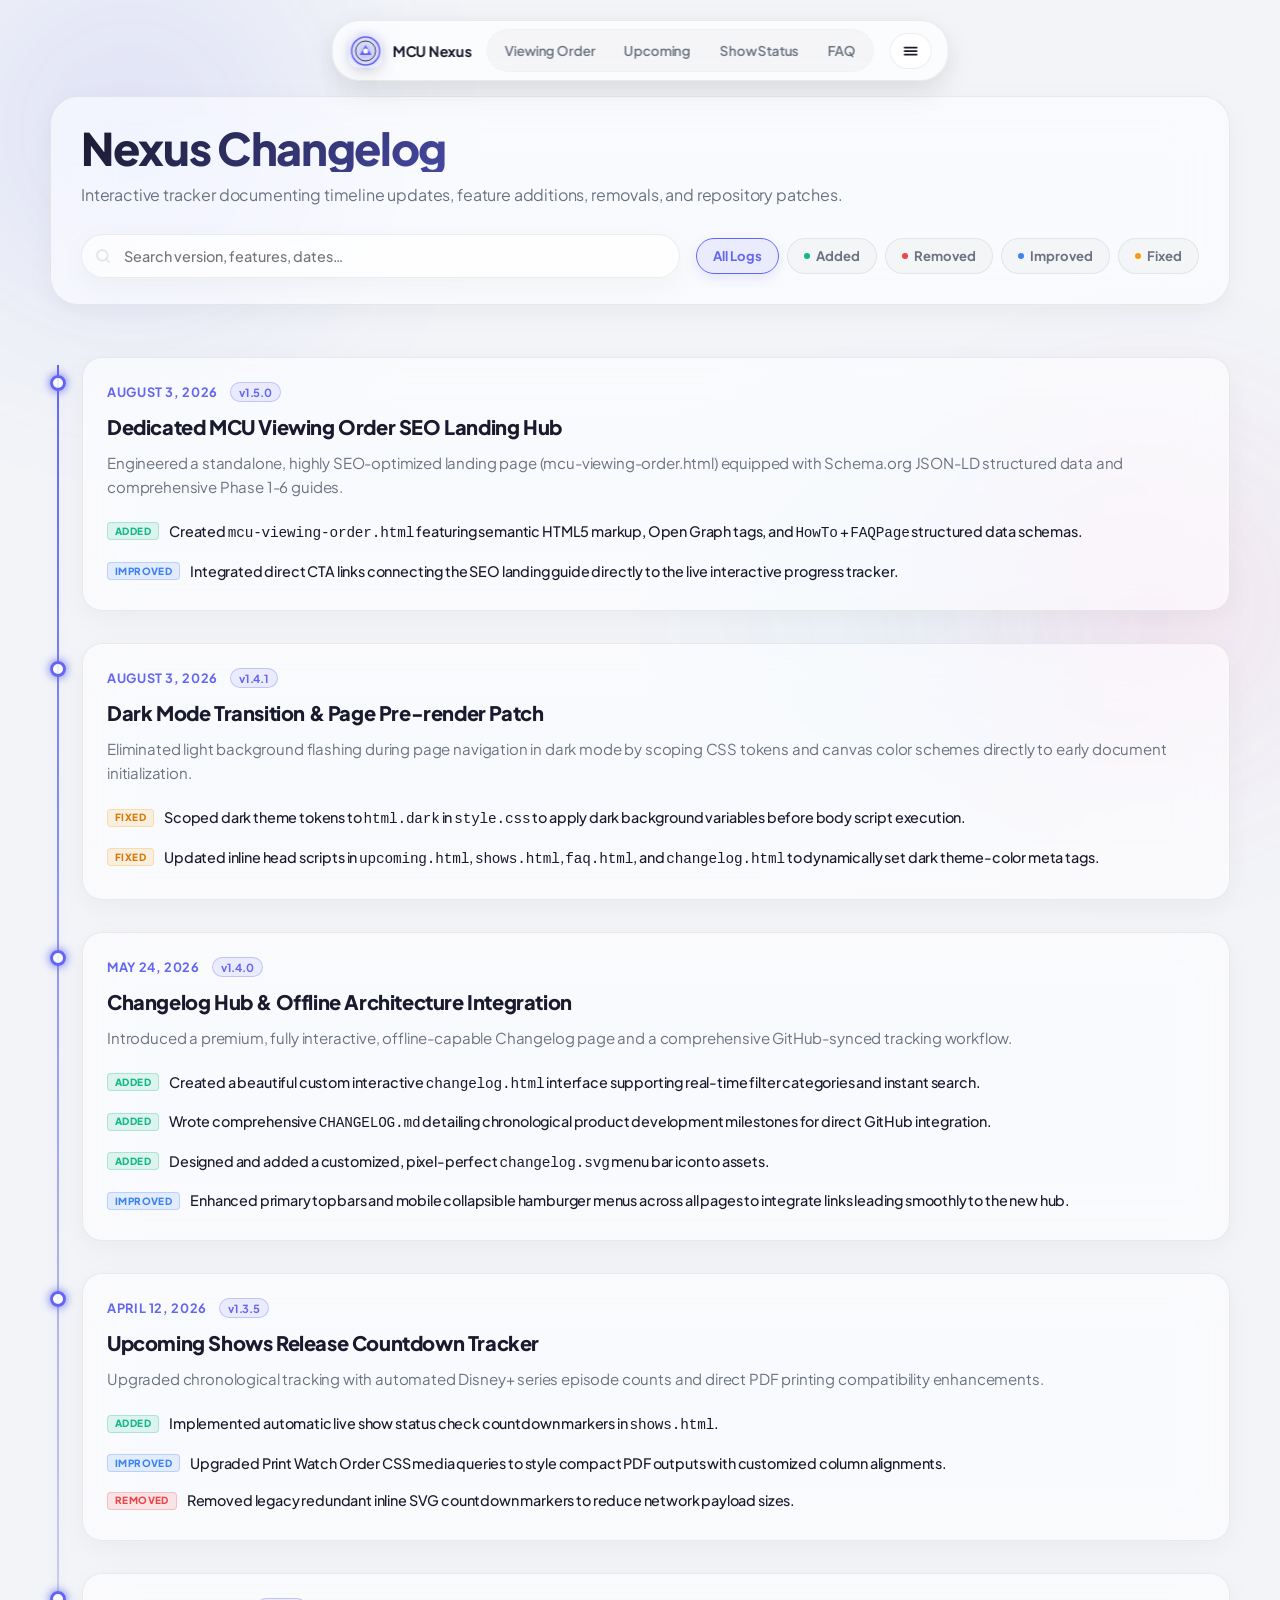
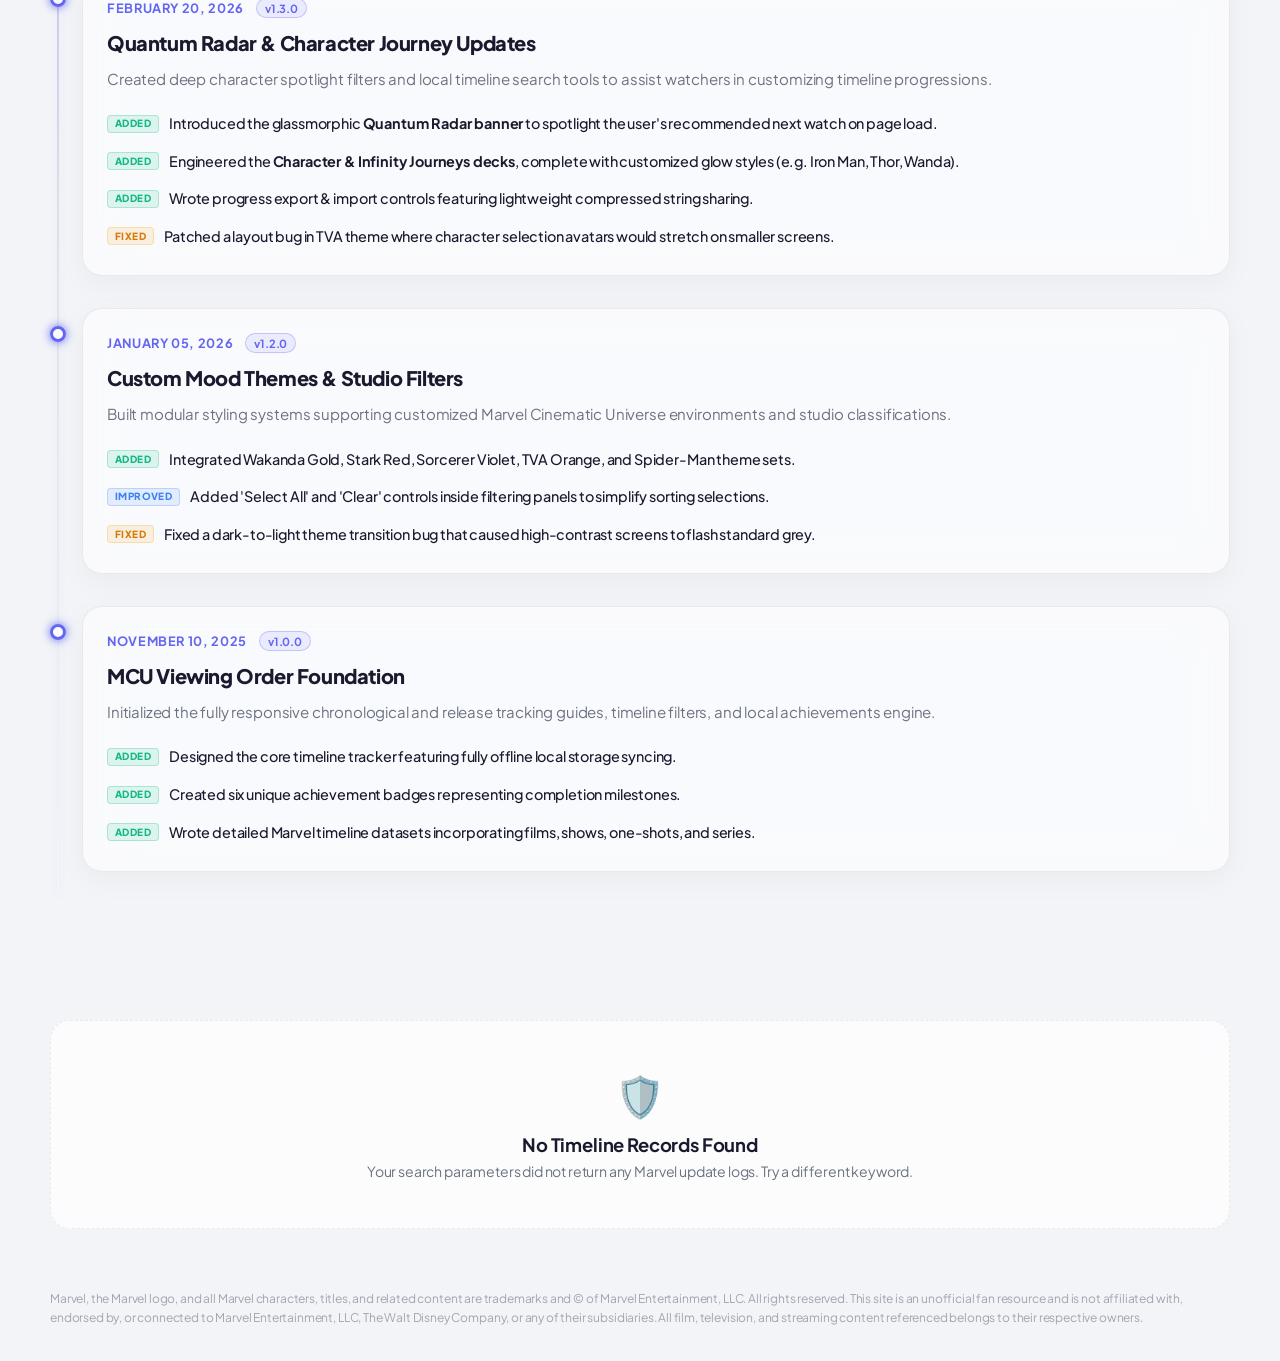
==== commit 51d42718: "feat: add MCU viewing order page and improve dark mode theme color transitions" ====
--- a/changelog.html
+++ b/changelog.html
@@ -13,15 +13,11 @@
   <meta property="og:type" content="website">
   <meta name="twitter:card" content="summary_large_image">
   <link rel="icon" type="image/png" href="/favicon/favicon-96x96.png" sizes="96x96">
-  <script>(function(){var t=localStorage.getItem('theme')||(matchMedia('(prefers-color-scheme:dark)').matches?'dark':'light');if(t==='dark')document.documentElement.classList.add('dark');})()</script>
+  <script>(function(){var t=localStorage.getItem('theme')||(matchMedia('(prefers-color-scheme:dark)').matches?'dark':'light');if(t==='dark'){document.documentElement.classList.add('dark');var m=document.getElementById('theme-color-meta');if(m)m.content='#08090e';}})()</script>
   <link rel="preconnect" href="https://fonts.googleapis.com">
   <link rel="preconnect" href="https://fonts.gstatic.com" crossorigin>
   <link href="https://fonts.googleapis.com/css2?family=Plus+Jakarta+Sans:wght@300;400;500;600;700;800&display=swap" rel="stylesheet">
   <link rel="stylesheet" href="style.css">
-  <script>
-    window.va = window.va || function () { (window.vaq = window.vaq || []).push(arguments); };
-  </script>
-  <script defer src="/_vercel/insights/script.js"></script>
   <style>
     .changelog-controls-panel {
       display: flex;
@@ -167,6 +163,52 @@
     <!-- Timeline Container -->
     <div id="changelogTimeline" class="changelog-timeline">
       
+      <!-- v1.5.0 Entry -->
+      <div class="timeline-card" data-version="1.5.0">
+        <div class="timeline-node" aria-hidden="true"></div>
+        <div class="timeline-item-card">
+          <div class="timeline-meta">
+            <span class="timeline-date">August 3, 2026</span>
+            <span class="timeline-version">v1.5.0</span>
+          </div>
+          <h2 class="timeline-title">Dedicated MCU Viewing Order SEO Landing Hub</h2>
+          <p class="timeline-desc">Engineered a standalone, highly SEO-optimized landing page (mcu-viewing-order.html) equipped with Schema.org JSON-LD structured data and comprehensive Phase 1-6 guides.</p>
+          <div class="timeline-change-list">
+            <div class="change-item" data-type="added">
+              <span class="change-tag change-tag-added">Added</span>
+              <div class="change-details">Created <code>mcu-viewing-order.html</code> featuring semantic HTML5 markup, Open Graph tags, and <code>HowTo</code> + <code>FAQPage</code> structured data schemas.</div>
+            </div>
+            <div class="change-item" data-type="improved">
+              <span class="change-tag change-tag-improved">Improved</span>
+              <div class="change-details">Integrated direct CTA links connecting the SEO landing guide directly to the live interactive progress tracker.</div>
+            </div>
+          </div>
+        </div>
+      </div>
+
+      <!-- v1.4.1 Entry -->
+      <div class="timeline-card" data-version="1.4.1">
+        <div class="timeline-node" aria-hidden="true"></div>
+        <div class="timeline-item-card">
+          <div class="timeline-meta">
+            <span class="timeline-date">August 3, 2026</span>
+            <span class="timeline-version">v1.4.1</span>
+          </div>
+          <h2 class="timeline-title">Dark Mode Transition & Page Pre-render Patch</h2>
+          <p class="timeline-desc">Eliminated light background flashing during page navigation in dark mode by scoping CSS tokens and canvas color schemes directly to early document initialization.</p>
+          <div class="timeline-change-list">
+            <div class="change-item" data-type="fixed">
+              <span class="change-tag change-tag-fixed">Fixed</span>
+              <div class="change-details">Scoped dark theme tokens to <code>html.dark</code> in <code>style.css</code> to apply dark background variables before body script execution.</div>
+            </div>
+            <div class="change-item" data-type="fixed">
+              <span class="change-tag change-tag-fixed">Fixed</span>
+              <div class="change-details">Updated inline head scripts in <code>upcoming.html</code>, <code>shows.html</code>, <code>faq.html</code>, and <code>changelog.html</code> to dynamically set dark theme-color meta tags.</div>
+            </div>
+          </div>
+        </div>
+      </div>
+
       <!-- v1.4.0 Entry -->
       <div class="timeline-card" data-version="1.4.0">
         <div class="timeline-node" aria-hidden="true"></div>
--- a/style.css
+++ b/style.css
@@ -32,11 +32,7 @@
   --max-width: 1180px;
 }
 
-html.dark {
-  background-color: #08090e;
-  background-image: none;
-}
-
+html.dark,
 body.dark {
   color-scheme: dark;
   --bg: #08090e;
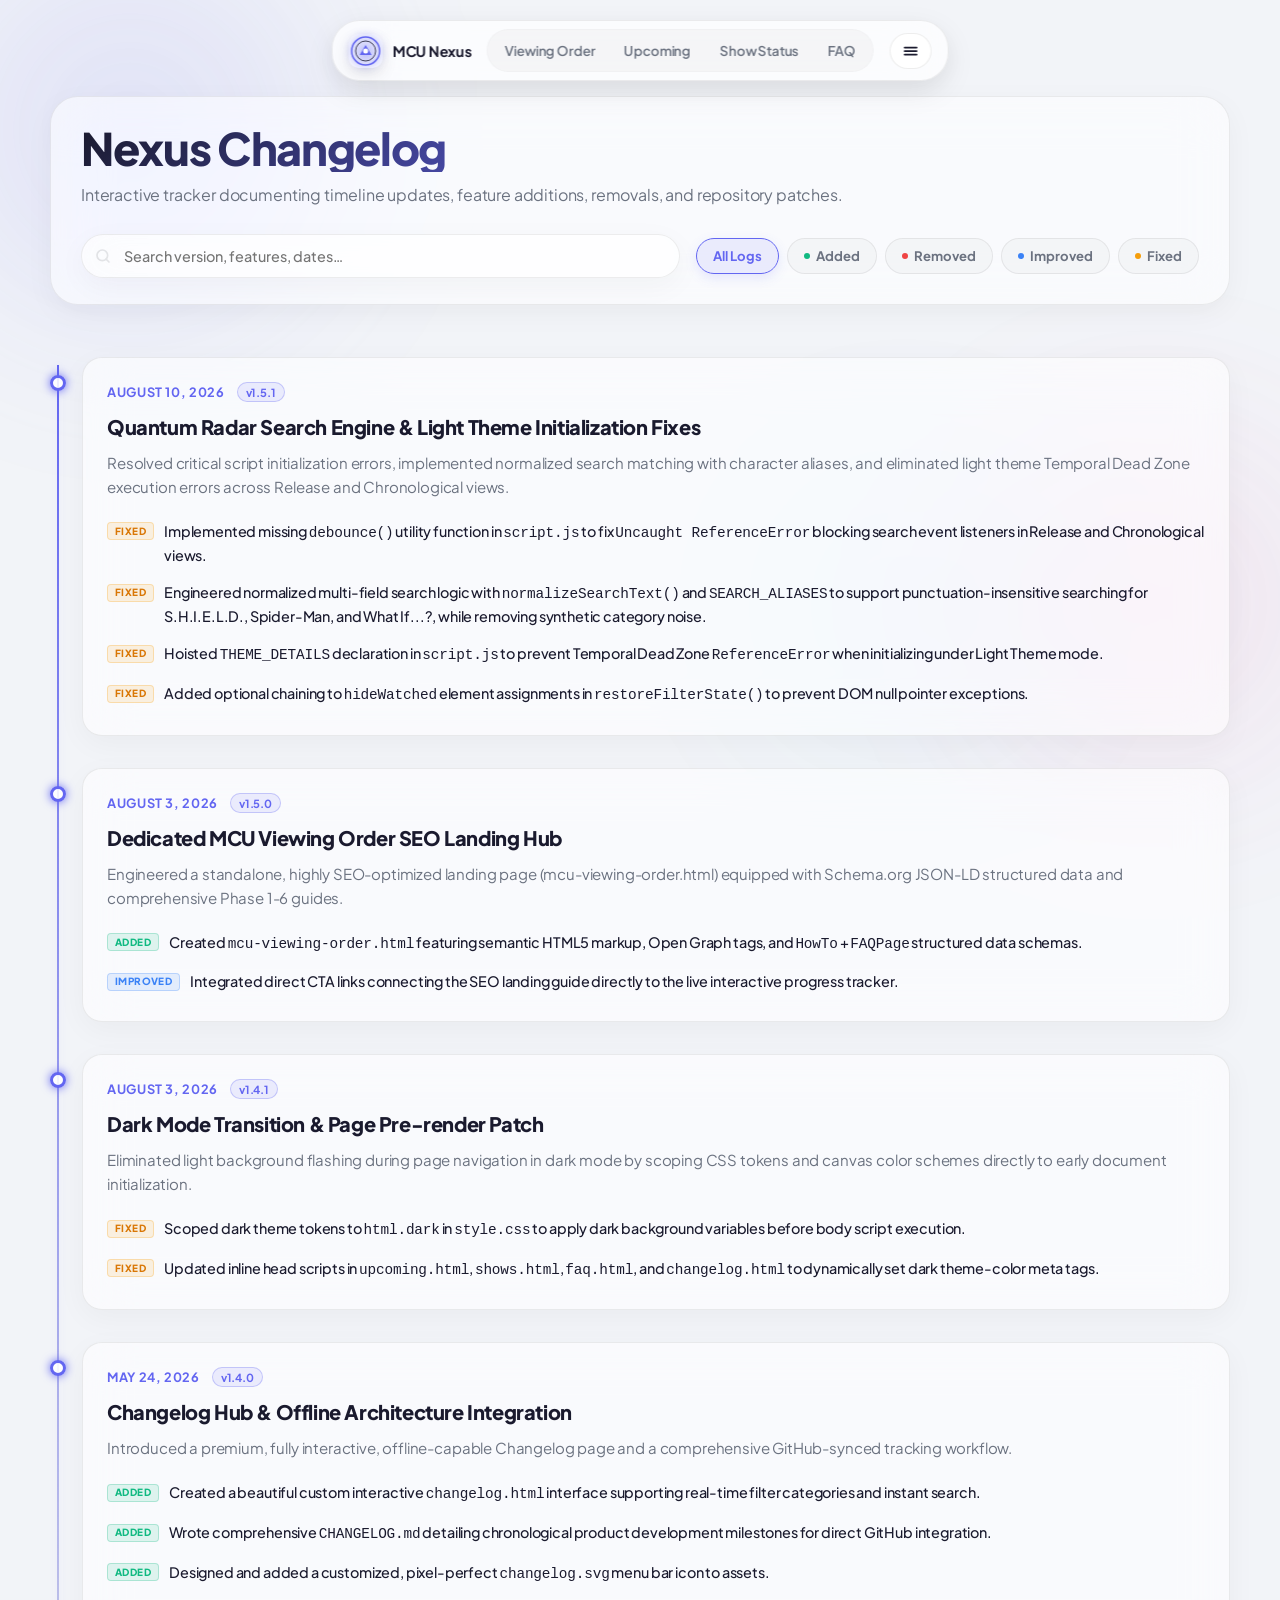
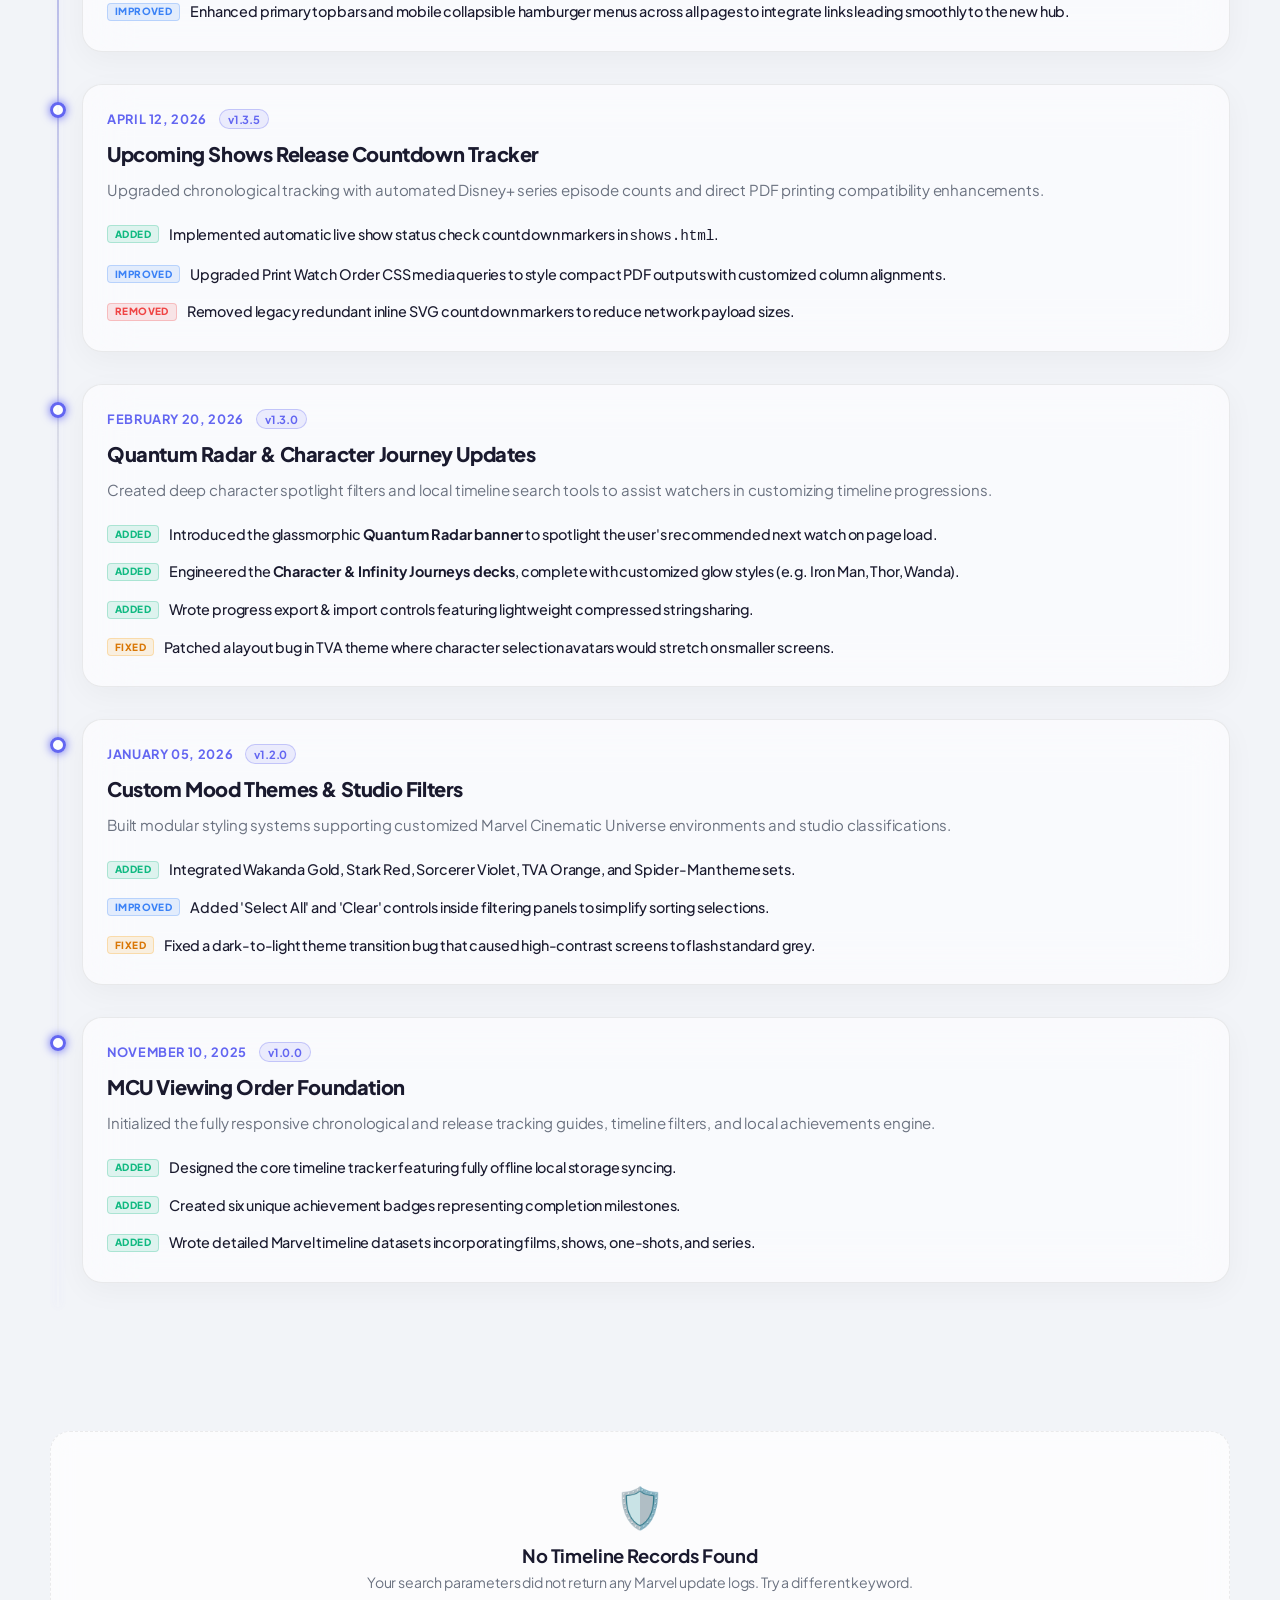
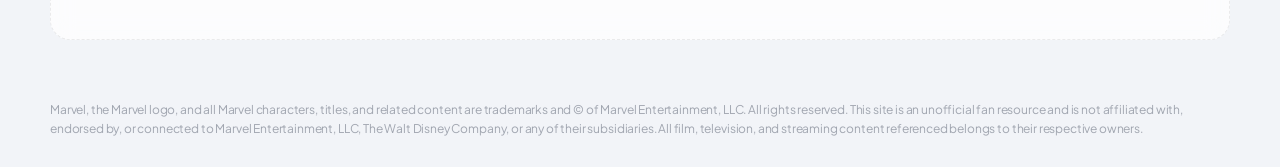
==== commit adb46870: "fix: resolve search, theme initialization, and filter errors in version 1.5.1 and add changelog icon" ====
--- a/changelog.html
+++ b/changelog.html
@@ -18,6 +18,10 @@
   <link rel="preconnect" href="https://fonts.gstatic.com" crossorigin>
   <link href="https://fonts.googleapis.com/css2?family=Plus+Jakarta+Sans:wght@300;400;500;600;700;800&display=swap" rel="stylesheet">
   <link rel="stylesheet" href="style.css">
+  <script>
+    window.va = window.va || function () { (window.vaq = window.vaq || []).push(arguments); };
+  </script>
+  <script defer src="/_vercel/insights/script.js"></script>
   <style>
     .changelog-controls-panel {
       display: flex;
@@ -163,6 +167,37 @@
     <!-- Timeline Container -->
     <div id="changelogTimeline" class="changelog-timeline">
       
+      <!-- v1.5.1 Entry -->
+      <div class="timeline-card" data-version="1.5.1">
+        <div class="timeline-node" aria-hidden="true"></div>
+        <div class="timeline-item-card">
+          <div class="timeline-meta">
+            <span class="timeline-date">August 10, 2026</span>
+            <span class="timeline-version">v1.5.1</span>
+          </div>
+          <h2 class="timeline-title">Quantum Radar Search Engine & Light Theme Initialization Fixes</h2>
+          <p class="timeline-desc">Resolved critical script initialization errors, implemented normalized search matching with character aliases, and eliminated light theme Temporal Dead Zone execution errors across Release and Chronological views.</p>
+          <div class="timeline-change-list">
+            <div class="change-item" data-type="fixed">
+              <span class="change-tag change-tag-fixed">Fixed</span>
+              <div class="change-details">Implemented missing <code>debounce()</code> utility function in <code>script.js</code> to fix <code>Uncaught ReferenceError</code> blocking search event listeners in Release and Chronological views.</div>
+            </div>
+            <div class="change-item" data-type="fixed">
+              <span class="change-tag change-tag-fixed">Fixed</span>
+              <div class="change-details">Engineered normalized multi-field search logic with <code>normalizeSearchText()</code> and <code>SEARCH_ALIASES</code> to support punctuation-insensitive searching for S.H.I.E.L.D., Spider-Man, and What If...?, while removing synthetic category noise.</div>
+            </div>
+            <div class="change-item" data-type="fixed">
+              <span class="change-tag change-tag-fixed">Fixed</span>
+              <div class="change-details">Hoisted <code>THEME_DETAILS</code> declaration in <code>script.js</code> to prevent Temporal Dead Zone <code>ReferenceError</code> when initializing under Light Theme mode.</div>
+            </div>
+            <div class="change-item" data-type="fixed">
+              <span class="change-tag change-tag-fixed">Fixed</span>
+              <div class="change-details">Added optional chaining to <code>hideWatched</code> element assignments in <code>restoreFilterState()</code> to prevent DOM null pointer exceptions.</div>
+            </div>
+          </div>
+        </div>
+      </div>
+
       <!-- v1.5.0 Entry -->
       <div class="timeline-card" data-version="1.5.0">
         <div class="timeline-node" aria-hidden="true"></div>
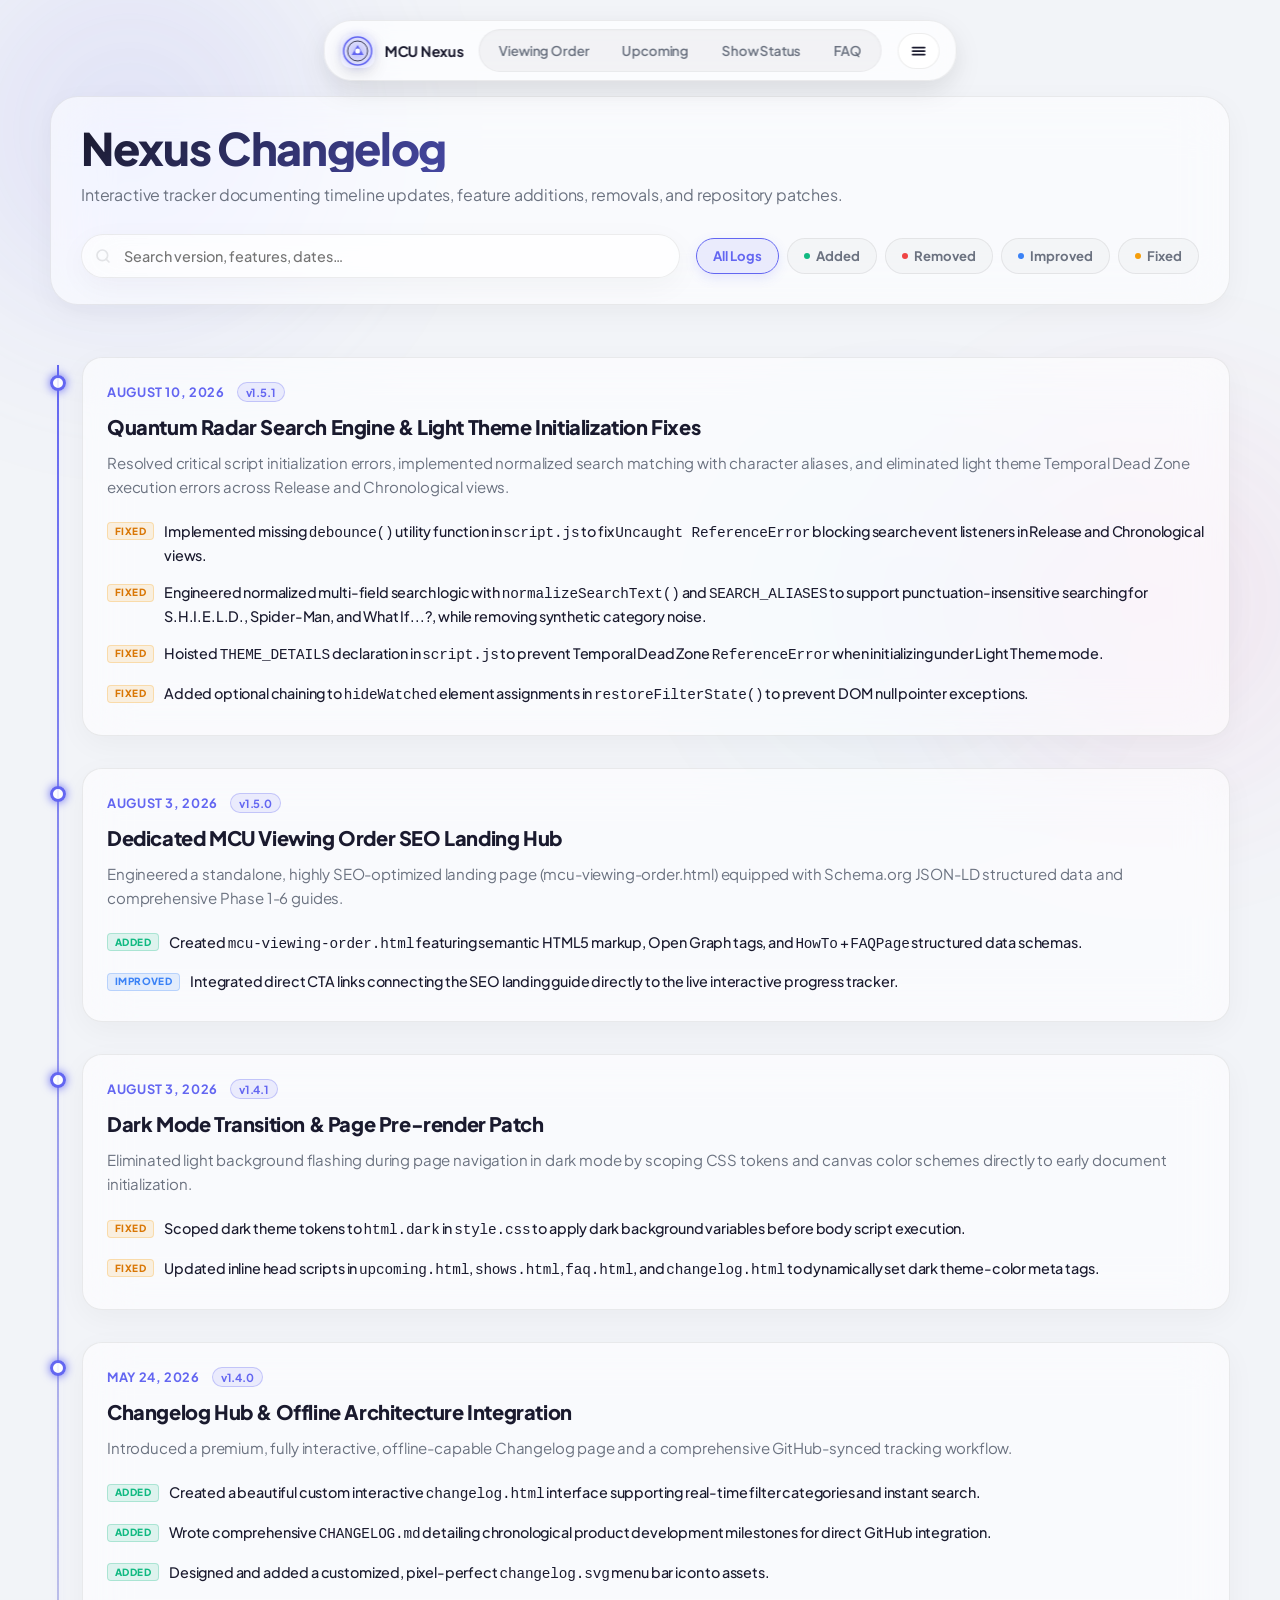
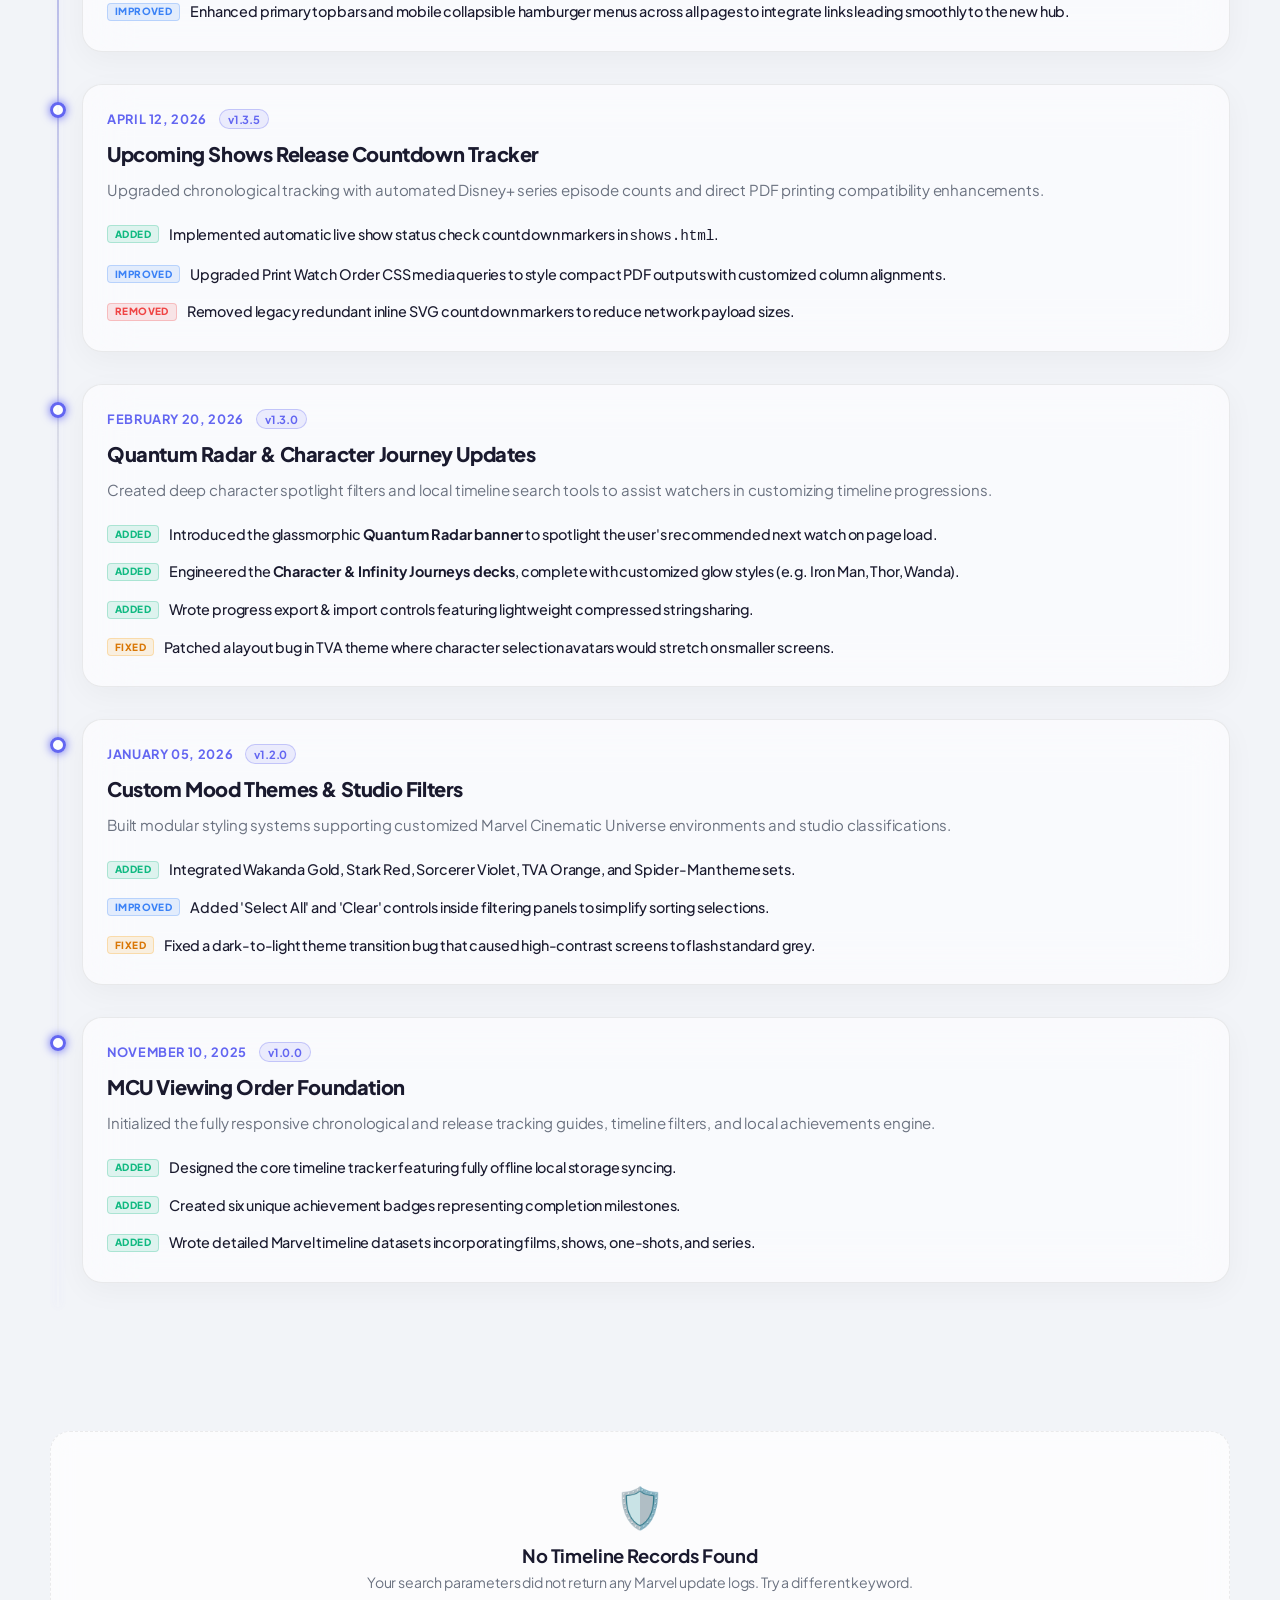
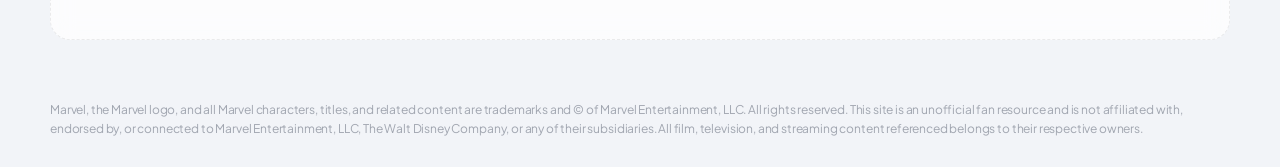
==== commit fed5d8b5: "refactor: add safeStorage utility and improve theme initialization and accessibility attributes" ====
--- a/changelog.html
+++ b/changelog.html
@@ -1,23 +1,27 @@
 <!DOCTYPE html>
 <html lang="en">
+
 <head>
   <meta charset="UTF-8">
   <meta name="viewport" content="width=device-width, initial-scale=1.0, viewport-fit=cover">
   <meta name="theme-color" content="#eef1f6" id="theme-color-meta">
-  <meta name="description" content="Documenting additions, removals, and improvements to the MCU Nexus viewing tracker and GitHub repository.">
+  <meta name="description"
+    content="Documenting additions, removals, and improvements to the MCU Nexus viewing tracker and GitHub repository.">
   <title>Changelog — MCU Nexus</title>
   <meta property="og:title" content="MCU Nexus — Changelog">
-  <meta property="og:description" content="Explore interactive logs of timeline additions, removals, updates, and feature improvements.">
+  <meta property="og:description"
+    content="Explore interactive logs of timeline additions, removals, updates, and feature improvements.">
   <meta property="og:image" content="mcu-embed.png">
   <meta property="og:url" content="./changelog.html">
   <meta property="og:type" content="website">
   <meta name="twitter:card" content="summary_large_image">
   <link rel="icon" type="image/png" href="/favicon/favicon-96x96.png" sizes="96x96">
-  <script>(function(){var t=localStorage.getItem('theme')||(matchMedia('(prefers-color-scheme:dark)').matches?'dark':'light');if(t==='dark'){document.documentElement.classList.add('dark');var m=document.getElementById('theme-color-meta');if(m)m.content='#08090e';}})()</script>
+  <script>(function () { try { var t = localStorage.getItem('theme') || (matchMedia('(prefers-color-scheme:dark)').matches ? 'dark' : 'light'); if (t === 'dark') { document.documentElement.classList.add('dark'); var m = document.getElementById('theme-color-meta'); if (m) m.content = '#08090e'; } var mood = localStorage.getItem('mcu_mood_theme'); if (mood && mood !== 'classic') { document.documentElement.classList.add('theme-' + mood); } } catch (e) { } })()</script>
   <link rel="preconnect" href="https://fonts.googleapis.com">
   <link rel="preconnect" href="https://fonts.gstatic.com" crossorigin>
-  <link href="https://fonts.googleapis.com/css2?family=Plus+Jakarta+Sans:wght@300;400;500;600;700;800&display=swap" rel="stylesheet">
-  <link rel="stylesheet" href="style.css">
+  <link href="https://fonts.googleapis.com/css2?family=Plus+Jakarta+Sans:wght@300;400;500;600;700;800&display=swap"
+    rel="stylesheet">
+  <link rel="stylesheet" href="style.css?v=1.5.1">
   <script>
     window.va = window.va || function () { (window.vaq = window.vaq || []).push(arguments); };
   </script>
@@ -33,6 +37,7 @@
     }
   </style>
 </head>
+
 <body>
   <!-- Background Hero Decorations -->
   <div class="hero-bg-decorations" aria-hidden="true">
@@ -47,15 +52,17 @@
       <div class="brand">
         <a href="index.html" class="brand-mark" aria-label="MCU Nexus Home">
           <svg class="arc-logo-svg" viewBox="0 0 32 32" fill="none" xmlns="http://www.w3.org/2000/svg">
-            <circle class="arc-ring-outer" cx="16" cy="16" r="14" stroke="currentColor" stroke-width="1.5" stroke-linecap="round"/>
-            <circle class="arc-ring-inner" cx="16" cy="16" r="10" stroke="currentColor" stroke-width="1" stroke-dasharray="10 4"/>
-            <polygon class="arc-core" points="16,10 22,20 10,20" fill="currentColor"/>
+            <circle class="arc-ring-outer" cx="16" cy="16" r="14" stroke="currentColor" stroke-width="1.5"
+              stroke-linecap="round" />
+            <circle class="arc-ring-inner" cx="16" cy="16" r="10" stroke="currentColor" stroke-width="1"
+              stroke-dasharray="10 4" />
+            <polygon class="arc-core" points="16,10 22,20 10,20" fill="currentColor" />
             <circle cx="16" cy="16" r="2.5" fill="#ffffff" />
           </svg>
         </a>
         <a href="index.html" class="brand-text-link"><span class="brand-text">
-          <strong>MCU Nexus</strong>
-        </span></a>
+            <strong>MCU Nexus</strong>
+          </span></a>
       </div>
       <nav class="topbar-nav" aria-label="Primary">
         <a href="index.html">Viewing Order</a>
@@ -66,10 +73,11 @@
       <div class="topbar-actions">
         <div class="menu-toggle">
           <button id="hamburger" type="button" aria-label="Menu" aria-expanded="false" aria-controls="dropdown">
-            <svg id="hamburger-icon" class="hamburger-icon" width="16" height="16" viewBox="0 0 16 16" fill="none" stroke="currentColor" stroke-width="1.75" stroke-linecap="round">
-              <line x1="2" y1="4.5" x2="14" y2="4.5"/>
-              <line x1="2" y1="8" x2="14" y2="8"/>
-              <line x1="2" y1="11.5" x2="14" y2="11.5"/>
+            <svg id="hamburger-icon" class="hamburger-icon" width="16" height="16" viewBox="0 0 16 16" fill="none"
+              stroke="currentColor" stroke-width="1.75" stroke-linecap="round">
+              <line x1="2" y1="4.5" x2="14" y2="4.5" />
+              <line x1="2" y1="8" x2="14" y2="8" />
+              <line x1="2" y1="11.5" x2="14" y2="11.5" />
             </svg>
           </button>
           <div id="dropdown" class="dropdown hidden">
@@ -94,18 +102,20 @@
               <span>Changelog</span>
             </a>
             <a href="index.html?action=print">
-              <svg class="dropdown-icon" aria-hidden="true" width="18" height="18" viewBox="0 0 24 24" fill="none" stroke="currentColor" stroke-width="2.2" stroke-linecap="round" stroke-linejoin="round">
-                <path d="M6 9V2h12v7"/>
-                <path d="M6 18H4a2 2 0 0 1-2-2v-5a2 2 0 0 1 2-2h16a2 2 0 0 1 2 2v5a2 2 0 0 1-2 2h-2"/>
-                <path d="M6 14h12v8H6z"/>
+              <svg class="dropdown-icon" aria-hidden="true" width="18" height="18" viewBox="0 0 24 24" fill="none"
+                stroke="currentColor" stroke-width="2.2" stroke-linecap="round" stroke-linejoin="round">
+                <path d="M6 9V2h12v7" />
+                <path d="M6 18H4a2 2 0 0 1-2-2v-5a2 2 0 0 1 2-2h16a2 2 0 0 1 2 2v5a2 2 0 0 1-2 2h-2" />
+                <path d="M6 14h12v8H6z" />
               </svg>
               <span>Print Watch Order</span>
             </a>
             <a href="index.html?action=export">
-              <svg class="dropdown-icon" aria-hidden="true" width="18" height="18" viewBox="0 0 24 24" fill="none" stroke="currentColor" stroke-width="2.2" stroke-linecap="round" stroke-linejoin="round">
-                <path d="M21 15v4a2 2 0 0 1-2 2H5a2 2 0 0 1-2-2v-4"/>
-                <polyline points="17 8 12 3 7 8"/>
-                <line x1="12" y1="3" x2="12" y2="15"/>
+              <svg class="dropdown-icon" aria-hidden="true" width="18" height="18" viewBox="0 0 24 24" fill="none"
+                stroke="currentColor" stroke-width="2.2" stroke-linecap="round" stroke-linejoin="round">
+                <path d="M21 15v4a2 2 0 0 1-2 2H5a2 2 0 0 1-2-2v-4" />
+                <polyline points="17 8 12 3 7 8" />
+                <line x1="12" y1="3" x2="12" y2="15" />
               </svg>
               <span>Export Progress</span>
             </a>
@@ -137,15 +147,18 @@
     <div class="surface-card changelog-header">
       <h1>Nexus Changelog</h1>
       <p>Interactive tracker documenting timeline updates, feature additions, removals, and repository patches.</p>
-      
+
       <div class="changelog-controls-panel">
         <div class="changelog-search-wrap">
-          <svg class="changelog-search-icon" width="16" height="16" viewBox="0 0 24 24" fill="none" stroke="currentColor" stroke-width="2.5" stroke-linecap="round" stroke-linejoin="round">
-            <circle cx="11" cy="11" r="8"/><line x1="21" y1="21" x2="16.65" y2="16.65"/>
+          <svg class="changelog-search-icon" width="16" height="16" viewBox="0 0 24 24" fill="none"
+            stroke="currentColor" stroke-width="2.5" stroke-linecap="round" stroke-linejoin="round">
+            <circle cx="11" cy="11" r="8" />
+            <line x1="21" y1="21" x2="16.65" y2="16.65" />
           </svg>
-          <input type="text" id="changelogSearch" class="changelog-search-input" placeholder="Search version, features, dates…" autocomplete="off" spellcheck="false">
-        </div>
-        
+          <input type="text" id="changelogSearch" class="changelog-search-input"
+            placeholder="Search version, features, dates…" autocomplete="off" spellcheck="false">
+        </div>
+
         <div class="changelog-filter-group">
           <button class="changelog-filter-btn active" data-filter="all">All Logs</button>
           <button class="changelog-filter-btn" data-filter="added">
@@ -155,7 +168,8 @@
             <span style="display:inline-block;width:6px;height:6px;border-radius:50%;background:#ef4444"></span> Removed
           </button>
           <button class="changelog-filter-btn" data-filter="improved">
-            <span style="display:inline-block;width:6px;height:6px;border-radius:50%;background:#3b82f6"></span> Improved
+            <span style="display:inline-block;width:6px;height:6px;border-radius:50%;background:#3b82f6"></span>
+            Improved
           </button>
           <button class="changelog-filter-btn" data-filter="fixed">
             <span style="display:inline-block;width:6px;height:6px;border-radius:50%;background:#f59e0b"></span> Fixed
@@ -166,7 +180,7 @@
 
     <!-- Timeline Container -->
     <div id="changelogTimeline" class="changelog-timeline">
-      
+
       <!-- v1.5.1 Entry -->
       <div class="timeline-card" data-version="1.5.1">
         <div class="timeline-node" aria-hidden="true"></div>
@@ -176,23 +190,31 @@
             <span class="timeline-version">v1.5.1</span>
           </div>
           <h2 class="timeline-title">Quantum Radar Search Engine & Light Theme Initialization Fixes</h2>
-          <p class="timeline-desc">Resolved critical script initialization errors, implemented normalized search matching with character aliases, and eliminated light theme Temporal Dead Zone execution errors across Release and Chronological views.</p>
-          <div class="timeline-change-list">
-            <div class="change-item" data-type="fixed">
-              <span class="change-tag change-tag-fixed">Fixed</span>
-              <div class="change-details">Implemented missing <code>debounce()</code> utility function in <code>script.js</code> to fix <code>Uncaught ReferenceError</code> blocking search event listeners in Release and Chronological views.</div>
-            </div>
-            <div class="change-item" data-type="fixed">
-              <span class="change-tag change-tag-fixed">Fixed</span>
-              <div class="change-details">Engineered normalized multi-field search logic with <code>normalizeSearchText()</code> and <code>SEARCH_ALIASES</code> to support punctuation-insensitive searching for S.H.I.E.L.D., Spider-Man, and What If...?, while removing synthetic category noise.</div>
-            </div>
-            <div class="change-item" data-type="fixed">
-              <span class="change-tag change-tag-fixed">Fixed</span>
-              <div class="change-details">Hoisted <code>THEME_DETAILS</code> declaration in <code>script.js</code> to prevent Temporal Dead Zone <code>ReferenceError</code> when initializing under Light Theme mode.</div>
-            </div>
-            <div class="change-item" data-type="fixed">
-              <span class="change-tag change-tag-fixed">Fixed</span>
-              <div class="change-details">Added optional chaining to <code>hideWatched</code> element assignments in <code>restoreFilterState()</code> to prevent DOM null pointer exceptions.</div>
+          <p class="timeline-desc">Resolved critical script initialization errors, implemented normalized search
+            matching with character aliases, and eliminated light theme Temporal Dead Zone execution errors across
+            Release and Chronological views.</p>
+          <div class="timeline-change-list">
+            <div class="change-item" data-type="fixed">
+              <span class="change-tag change-tag-fixed">Fixed</span>
+              <div class="change-details">Implemented missing <code>debounce()</code> utility function in
+                <code>script.js</code> to fix <code>Uncaught ReferenceError</code> blocking search event listeners in
+                Release and Chronological views.</div>
+            </div>
+            <div class="change-item" data-type="fixed">
+              <span class="change-tag change-tag-fixed">Fixed</span>
+              <div class="change-details">Engineered normalized multi-field search logic with
+                <code>normalizeSearchText()</code> and <code>SEARCH_ALIASES</code> to support punctuation-insensitive
+                searching for S.H.I.E.L.D., Spider-Man, and What If...?, while removing synthetic category noise.</div>
+            </div>
+            <div class="change-item" data-type="fixed">
+              <span class="change-tag change-tag-fixed">Fixed</span>
+              <div class="change-details">Hoisted <code>THEME_DETAILS</code> declaration in <code>script.js</code> to
+                prevent Temporal Dead Zone <code>ReferenceError</code> when initializing under Light Theme mode.</div>
+            </div>
+            <div class="change-item" data-type="fixed">
+              <span class="change-tag change-tag-fixed">Fixed</span>
+              <div class="change-details">Added optional chaining to <code>hideWatched</code> element assignments in
+                <code>restoreFilterState()</code> to prevent DOM null pointer exceptions.</div>
             </div>
           </div>
         </div>
@@ -207,15 +229,18 @@
             <span class="timeline-version">v1.5.0</span>
           </div>
           <h2 class="timeline-title">Dedicated MCU Viewing Order SEO Landing Hub</h2>
-          <p class="timeline-desc">Engineered a standalone, highly SEO-optimized landing page (mcu-viewing-order.html) equipped with Schema.org JSON-LD structured data and comprehensive Phase 1-6 guides.</p>
-          <div class="timeline-change-list">
-            <div class="change-item" data-type="added">
-              <span class="change-tag change-tag-added">Added</span>
-              <div class="change-details">Created <code>mcu-viewing-order.html</code> featuring semantic HTML5 markup, Open Graph tags, and <code>HowTo</code> + <code>FAQPage</code> structured data schemas.</div>
+          <p class="timeline-desc">Engineered a standalone, highly SEO-optimized landing page (mcu-viewing-order.html)
+            equipped with Schema.org JSON-LD structured data and comprehensive Phase 1-6 guides.</p>
+          <div class="timeline-change-list">
+            <div class="change-item" data-type="added">
+              <span class="change-tag change-tag-added">Added</span>
+              <div class="change-details">Created <code>mcu-viewing-order.html</code> featuring semantic HTML5 markup,
+                Open Graph tags, and <code>HowTo</code> + <code>FAQPage</code> structured data schemas.</div>
             </div>
             <div class="change-item" data-type="improved">
               <span class="change-tag change-tag-improved">Improved</span>
-              <div class="change-details">Integrated direct CTA links connecting the SEO landing guide directly to the live interactive progress tracker.</div>
+              <div class="change-details">Integrated direct CTA links connecting the SEO landing guide directly to the
+                live interactive progress tracker.</div>
             </div>
           </div>
         </div>
@@ -230,15 +255,19 @@
             <span class="timeline-version">v1.4.1</span>
           </div>
           <h2 class="timeline-title">Dark Mode Transition & Page Pre-render Patch</h2>
-          <p class="timeline-desc">Eliminated light background flashing during page navigation in dark mode by scoping CSS tokens and canvas color schemes directly to early document initialization.</p>
-          <div class="timeline-change-list">
-            <div class="change-item" data-type="fixed">
-              <span class="change-tag change-tag-fixed">Fixed</span>
-              <div class="change-details">Scoped dark theme tokens to <code>html.dark</code> in <code>style.css</code> to apply dark background variables before body script execution.</div>
-            </div>
-            <div class="change-item" data-type="fixed">
-              <span class="change-tag change-tag-fixed">Fixed</span>
-              <div class="change-details">Updated inline head scripts in <code>upcoming.html</code>, <code>shows.html</code>, <code>faq.html</code>, and <code>changelog.html</code> to dynamically set dark theme-color meta tags.</div>
+          <p class="timeline-desc">Eliminated light background flashing during page navigation in dark mode by scoping
+            CSS tokens and canvas color schemes directly to early document initialization.</p>
+          <div class="timeline-change-list">
+            <div class="change-item" data-type="fixed">
+              <span class="change-tag change-tag-fixed">Fixed</span>
+              <div class="change-details">Scoped dark theme tokens to <code>html.dark</code> in <code>style.css</code>
+                to apply dark background variables before body script execution.</div>
+            </div>
+            <div class="change-item" data-type="fixed">
+              <span class="change-tag change-tag-fixed">Fixed</span>
+              <div class="change-details">Updated inline head scripts in <code>upcoming.html</code>,
+                <code>shows.html</code>, <code>faq.html</code>, and <code>changelog.html</code> to dynamically set dark
+                theme-color meta tags.</div>
             </div>
           </div>
         </div>
@@ -253,23 +282,28 @@
             <span class="timeline-version">v1.4.0</span>
           </div>
           <h2 class="timeline-title">Changelog Hub & Offline Architecture Integration</h2>
-          <p class="timeline-desc">Introduced a premium, fully interactive, offline-capable Changelog page and a comprehensive GitHub-synced tracking workflow.</p>
-          <div class="timeline-change-list">
-            <div class="change-item" data-type="added">
-              <span class="change-tag change-tag-added">Added</span>
-              <div class="change-details">Created a beautiful custom interactive <code>changelog.html</code> interface supporting real-time filter categories and instant search.</div>
-            </div>
-            <div class="change-item" data-type="added">
-              <span class="change-tag change-tag-added">Added</span>
-              <div class="change-details">Wrote comprehensive <code>CHANGELOG.md</code> detailing chronological product development milestones for direct GitHub integration.</div>
-            </div>
-            <div class="change-item" data-type="added">
-              <span class="change-tag change-tag-added">Added</span>
-              <div class="change-details">Designed and added a customized, pixel-perfect <code>changelog.svg</code> menu bar icon to assets.</div>
+          <p class="timeline-desc">Introduced a premium, fully interactive, offline-capable Changelog page and a
+            comprehensive GitHub-synced tracking workflow.</p>
+          <div class="timeline-change-list">
+            <div class="change-item" data-type="added">
+              <span class="change-tag change-tag-added">Added</span>
+              <div class="change-details">Created a beautiful custom interactive <code>changelog.html</code> interface
+                supporting real-time filter categories and instant search.</div>
+            </div>
+            <div class="change-item" data-type="added">
+              <span class="change-tag change-tag-added">Added</span>
+              <div class="change-details">Wrote comprehensive <code>CHANGELOG.md</code> detailing chronological product
+                development milestones for direct GitHub integration.</div>
+            </div>
+            <div class="change-item" data-type="added">
+              <span class="change-tag change-tag-added">Added</span>
+              <div class="change-details">Designed and added a customized, pixel-perfect <code>changelog.svg</code> menu
+                bar icon to assets.</div>
             </div>
             <div class="change-item" data-type="improved">
               <span class="change-tag change-tag-improved">Improved</span>
-              <div class="change-details">Enhanced primary topbars and mobile collapsible hamburger menus across all pages to integrate links leading smoothly to the new hub.</div>
+              <div class="change-details">Enhanced primary topbars and mobile collapsible hamburger menus across all
+                pages to integrate links leading smoothly to the new hub.</div>
             </div>
           </div>
         </div>
@@ -284,19 +318,23 @@
             <span class="timeline-version">v1.3.5</span>
           </div>
           <h2 class="timeline-title">Upcoming Shows Release Countdown Tracker</h2>
-          <p class="timeline-desc">Upgraded chronological tracking with automated Disney+ series episode counts and direct PDF printing compatibility enhancements.</p>
-          <div class="timeline-change-list">
-            <div class="change-item" data-type="added">
-              <span class="change-tag change-tag-added">Added</span>
-              <div class="change-details">Implemented automatic live show status check countdown markers in <code>shows.html</code>.</div>
+          <p class="timeline-desc">Upgraded chronological tracking with automated Disney+ series episode counts and
+            direct PDF printing compatibility enhancements.</p>
+          <div class="timeline-change-list">
+            <div class="change-item" data-type="added">
+              <span class="change-tag change-tag-added">Added</span>
+              <div class="change-details">Implemented automatic live show status check countdown markers in
+                <code>shows.html</code>.</div>
             </div>
             <div class="change-item" data-type="improved">
               <span class="change-tag change-tag-improved">Improved</span>
-              <div class="change-details">Upgraded Print Watch Order CSS media queries to style compact PDF outputs with customized column alignments.</div>
+              <div class="change-details">Upgraded Print Watch Order CSS media queries to style compact PDF outputs with
+                customized column alignments.</div>
             </div>
             <div class="change-item" data-type="removed">
               <span class="change-tag change-tag-removed">Removed</span>
-              <div class="change-details">Removed legacy redundant inline SVG countdown markers to reduce network payload sizes.</div>
+              <div class="change-details">Removed legacy redundant inline SVG countdown markers to reduce network
+                payload sizes.</div>
             </div>
           </div>
         </div>
@@ -311,23 +349,28 @@
             <span class="timeline-version">v1.3.0</span>
           </div>
           <h2 class="timeline-title">Quantum Radar & Character Journey Updates</h2>
-          <p class="timeline-desc">Created deep character spotlight filters and local timeline search tools to assist watchers in customizing timeline progressions.</p>
-          <div class="timeline-change-list">
-            <div class="change-item" data-type="added">
-              <span class="change-tag change-tag-added">Added</span>
-              <div class="change-details">Introduced the glassmorphic <strong>Quantum Radar banner</strong> to spotlight the user's recommended next watch on page load.</div>
-            </div>
-            <div class="change-item" data-type="added">
-              <span class="change-tag change-tag-added">Added</span>
-              <div class="change-details">Engineered the <strong>Character &amp; Infinity Journeys decks</strong>, complete with customized glow styles (e.g. Iron Man, Thor, Wanda).</div>
-            </div>
-            <div class="change-item" data-type="added">
-              <span class="change-tag change-tag-added">Added</span>
-              <div class="change-details">Wrote progress export &amp; import controls featuring lightweight compressed string sharing.</div>
-            </div>
-            <div class="change-item" data-type="fixed">
-              <span class="change-tag change-tag-fixed">Fixed</span>
-              <div class="change-details">Patched a layout bug in TVA theme where character selection avatars would stretch on smaller screens.</div>
+          <p class="timeline-desc">Created deep character spotlight filters and local timeline search tools to assist
+            watchers in customizing timeline progressions.</p>
+          <div class="timeline-change-list">
+            <div class="change-item" data-type="added">
+              <span class="change-tag change-tag-added">Added</span>
+              <div class="change-details">Introduced the glassmorphic <strong>Quantum Radar banner</strong> to spotlight
+                the user's recommended next watch on page load.</div>
+            </div>
+            <div class="change-item" data-type="added">
+              <span class="change-tag change-tag-added">Added</span>
+              <div class="change-details">Engineered the <strong>Character &amp; Infinity Journeys decks</strong>,
+                complete with customized glow styles (e.g. Iron Man, Thor, Wanda).</div>
+            </div>
+            <div class="change-item" data-type="added">
+              <span class="change-tag change-tag-added">Added</span>
+              <div class="change-details">Wrote progress export &amp; import controls featuring lightweight compressed
+                string sharing.</div>
+            </div>
+            <div class="change-item" data-type="fixed">
+              <span class="change-tag change-tag-fixed">Fixed</span>
+              <div class="change-details">Patched a layout bug in TVA theme where character selection avatars would
+                stretch on smaller screens.</div>
             </div>
           </div>
         </div>
@@ -342,19 +385,23 @@
             <span class="timeline-version">v1.2.0</span>
           </div>
           <h2 class="timeline-title">Custom Mood Themes & Studio Filters</h2>
-          <p class="timeline-desc">Built modular styling systems supporting customized Marvel Cinematic Universe environments and studio classifications.</p>
-          <div class="timeline-change-list">
-            <div class="change-item" data-type="added">
-              <span class="change-tag change-tag-added">Added</span>
-              <div class="change-details">Integrated Wakanda Gold, Stark Red, Sorcerer Violet, TVA Orange, and Spider-Man theme sets.</div>
+          <p class="timeline-desc">Built modular styling systems supporting customized Marvel Cinematic Universe
+            environments and studio classifications.</p>
+          <div class="timeline-change-list">
+            <div class="change-item" data-type="added">
+              <span class="change-tag change-tag-added">Added</span>
+              <div class="change-details">Integrated Wakanda Gold, Stark Red, Sorcerer Violet, TVA Orange, and
+                Spider-Man theme sets.</div>
             </div>
             <div class="change-item" data-type="improved">
               <span class="change-tag change-tag-improved">Improved</span>
-              <div class="change-details">Added 'Select All' and 'Clear' controls inside filtering panels to simplify sorting selections.</div>
-            </div>
-            <div class="change-item" data-type="fixed">
-              <span class="change-tag change-tag-fixed">Fixed</span>
-              <div class="change-details">Fixed a dark-to-light theme transition bug that caused high-contrast screens to flash standard grey.</div>
+              <div class="change-details">Added 'Select All' and 'Clear' controls inside filtering panels to simplify
+                sorting selections.</div>
+            </div>
+            <div class="change-item" data-type="fixed">
+              <span class="change-tag change-tag-fixed">Fixed</span>
+              <div class="change-details">Fixed a dark-to-light theme transition bug that caused high-contrast screens
+                to flash standard grey.</div>
             </div>
           </div>
         </div>
@@ -369,19 +416,23 @@
             <span class="timeline-version">v1.0.0</span>
           </div>
           <h2 class="timeline-title">MCU Viewing Order Foundation</h2>
-          <p class="timeline-desc">Initialized the fully responsive chronological and release tracking guides, timeline filters, and local achievements engine.</p>
-          <div class="timeline-change-list">
-            <div class="change-item" data-type="added">
-              <span class="change-tag change-tag-added">Added</span>
-              <div class="change-details">Designed the core timeline tracker featuring fully offline local storage syncing.</div>
-            </div>
-            <div class="change-item" data-type="added">
-              <span class="change-tag change-tag-added">Added</span>
-              <div class="change-details">Created six unique achievement badges representing completion milestones.</div>
-            </div>
-            <div class="change-item" data-type="added">
-              <span class="change-tag change-tag-added">Added</span>
-              <div class="change-details">Wrote detailed Marvel timeline datasets incorporating films, shows, one-shots, and series.</div>
+          <p class="timeline-desc">Initialized the fully responsive chronological and release tracking guides, timeline
+            filters, and local achievements engine.</p>
+          <div class="timeline-change-list">
+            <div class="change-item" data-type="added">
+              <span class="change-tag change-tag-added">Added</span>
+              <div class="change-details">Designed the core timeline tracker featuring fully offline local storage
+                syncing.</div>
+            </div>
+            <div class="change-item" data-type="added">
+              <span class="change-tag change-tag-added">Added</span>
+              <div class="change-details">Created six unique achievement badges representing completion milestones.
+              </div>
+            </div>
+            <div class="change-item" data-type="added">
+              <span class="change-tag change-tag-added">Added</span>
+              <div class="change-details">Wrote detailed Marvel timeline datasets incorporating films, shows, one-shots,
+                and series.</div>
             </div>
           </div>
         </div>
@@ -393,11 +444,15 @@
     <div id="changelogEmptyState" class="changelog-empty-state hidden" aria-hidden="true">
       <div class="changelog-empty-icon">🛡️</div>
       <div class="changelog-empty-title">No Timeline Records Found</div>
-      <div class="changelog-empty-desc">Your search parameters did not return any Marvel update logs. Try a different keyword.</div>
+      <div class="changelog-empty-desc">Your search parameters did not return any Marvel update logs. Try a different
+        keyword.</div>
     </div>
 
     <footer class="legal-footer">
-      <p>Marvel, the Marvel logo, and all Marvel characters, titles, and related content are trademarks and &copy; of Marvel Entertainment, LLC. All rights reserved. This site is an unofficial fan resource and is not affiliated with, endorsed by, or connected to Marvel Entertainment, LLC, The Walt Disney Company, or any of their subsidiaries. All film, television, and streaming content referenced belongs to their respective owners.</p>
+      <p>Marvel, the Marvel logo, and all Marvel characters, titles, and related content are trademarks and &copy; of
+        Marvel Entertainment, LLC. All rights reserved. This site is an unofficial fan resource and is not affiliated
+        with, endorsed by, or connected to Marvel Entertainment, LLC, The Walt Disney Company, or any of their
+        subsidiaries. All film, television, and streaming content referenced belongs to their respective owners.</p>
     </footer>
 
   </div>
@@ -552,4 +607,5 @@
     });
   </script>
 </body>
-</html>
+
+</html>
--- a/style.css
+++ b/style.css
@@ -1,4 +1,14 @@
 /* ─── Apple-Style Premium Design Tokens ─── */
+@view-transition {
+  navigation: auto;
+}
+
+::view-transition-old(root),
+::view-transition-new(root) {
+  animation-duration: 0.22s;
+  animation-timing-function: cubic-bezier(0.16, 1, 0.3, 1);
+}
+
 :root {
   color-scheme: light;
   --bg: #f2f4f8;
@@ -478,6 +488,7 @@
 
 /* ─── Apple-Style Floating Top Deck ─── */
 .topbar {
+  view-transition-name: main-topbar;
   position: fixed;
   top: 20px;
   bottom: auto;
@@ -550,6 +561,7 @@
 body.dark .brand-text strong {
   background: none;
   -webkit-background-clip: unset;
+  background-clip: unset;
   -webkit-text-fill-color: unset;
   color: #ffffff;
   text-shadow: 0 0 12px rgba(255, 255, 255, 0.15);
@@ -561,57 +573,79 @@
 }
 
 .topbar-nav {
+  view-transition-name: main-topbar-nav;
   display: flex;
   align-items: center;
   justify-content: center;
   gap: 3px;
   flex-wrap: wrap;
-  background: rgba(134, 134, 139, 0.06);
+  background: rgba(134, 134, 139, 0.08);
   padding: 4px;
   border-radius: 999px;
-  border: 1.05px solid rgba(0, 0, 0, 0.015);
+  border: 1px solid rgba(0, 0, 0, 0.04);
+  box-shadow: inset 0 1px 2px rgba(0, 0, 0, 0.02);
+  transition: background 0.3s cubic-bezier(0.16, 1, 0.3, 1), border-color 0.3s cubic-bezier(0.16, 1, 0.3, 1);
 }
 body.dark .topbar-nav {
-  background: rgba(255, 255, 255, 0.03);
+  background: rgba(255, 255, 255, 0.04);
+  border-color: rgba(255, 255, 255, 0.06);
+  box-shadow: inset 0 1px 2px rgba(0, 0, 0, 0.2);
 }
 
 .topbar-nav a {
   display: inline-flex;
   align-items: center;
   gap: 6px;
-  padding: 7px 12px;
+  padding: 7px 14px;
   border-radius: 999px;
   text-decoration: none;
   font-size: 0.84rem;
   font-weight: 600;
   color: var(--muted);
-  transition: all 0.4s cubic-bezier(0.16, 1, 0.3, 1);
+  transition: color 0.2s cubic-bezier(0.16, 1, 0.3, 1),
+              background 0.2s cubic-bezier(0.16, 1, 0.3, 1),
+              box-shadow 0.2s cubic-bezier(0.16, 1, 0.3, 1),
+              transform 0.15s cubic-bezier(0.16, 1, 0.3, 1);
   border: 1px solid transparent;
   transform-origin: center center;
-}
-
-/* macOS Dock Magnification Easing */
+  user-select: none;
+  -webkit-user-select: none;
+}
+
 .topbar-nav a:hover {
   color: var(--text);
-  background: rgba(134, 134, 139, 0.08);
-  transform: scale(1.08) translateY(2px);
+  background: rgba(134, 134, 139, 0.1);
+  transform: translateY(-1px);
 }
 body.dark .topbar-nav a:hover {
-  background: rgba(255, 255, 255, 0.05);
+  background: rgba(255, 255, 255, 0.08);
+}
+
+.topbar-nav a:active {
+  transform: scale(0.97);
 }
 
 /* Apple-style Active Page Tab Indicator */
 .topbar-nav a[aria-current="page"] {
   background: #ffffff;
   color: #1d1d1f;
-  box-shadow: 0 2px 8px rgba(0, 0, 0, 0.06);
+  box-shadow: 0 2px 8px rgba(0, 0, 0, 0.08), 0 1px 2px rgba(0, 0, 0, 0.04);
   font-weight: 700;
+  cursor: default;
+}
+.topbar-nav a[aria-current="page"]:hover {
+  transform: none;
+  background: #ffffff;
+  color: #1d1d1f;
 }
 body.dark .topbar-nav a[aria-current="page"] {
-  background: rgba(255, 255, 255, 0.08);
+  background: rgba(255, 255, 255, 0.14);
   color: #ffffff;
-  border: 1px solid rgba(255, 255, 255, 0.04);
-  box-shadow: 0 4px 12px rgba(0, 0, 0, 0.15);
+  border: 1px solid rgba(255, 255, 255, 0.08);
+  box-shadow: 0 4px 14px rgba(0, 0, 0, 0.25);
+}
+body.dark .topbar-nav a[aria-current="page"]:hover {
+  background: rgba(255, 255, 255, 0.16);
 }
 
 .topbar-nav a[data-coming-soon] {
@@ -687,6 +721,9 @@
   right: 0;
   z-index: 100;
   width: min(320px, calc(100vw - 32px));
+  max-height: calc(100vh - 100px);
+  overflow-y: auto;
+  -webkit-overflow-scrolling: touch;
   padding: 10px;
   border-radius: var(--radius-xl);
   border: 1px solid var(--border);
@@ -1304,9 +1341,23 @@
 }
 
 /* ─── Combined Search and Controls Panel ─── */
+.sticky-controls {
+  position: sticky;
+  top: 72px;
+  z-index: 45;
+  margin-top: 16px;
+  margin-bottom: 20px;
+}
+
+body.dark .sticky-controls {
+  background: rgba(16, 18, 28, 0.88);
+  backdrop-filter: blur(28px) saturate(180%);
+  -webkit-backdrop-filter: blur(28px) saturate(180%);
+  border-color: rgba(255, 255, 255, 0.12);
+  box-shadow: 0 12px 35px rgba(0, 0, 0, 0.55);
+}
+
 .combined-controls {
-  position: relative;
-  z-index: 21;
   display: grid;
   grid-template-columns: 1fr 3fr; /* 25% Search and 75% Sorting/Filtering */
   align-items: center;
@@ -1374,11 +1425,20 @@
   line-height: 1;
   white-space: nowrap;
   cursor: pointer;
-  transition: all 0.4s cubic-bezier(0.16, 1, 0.3, 1);
+  transition: color 0.2s cubic-bezier(0.16, 1, 0.3, 1),
+              background 0.2s cubic-bezier(0.16, 1, 0.3, 1),
+              box-shadow 0.2s cubic-bezier(0.16, 1, 0.3, 1),
+              transform 0.15s cubic-bezier(0.16, 1, 0.3, 1);
+  user-select: none;
+  -webkit-user-select: none;
 }
 
 .order-toggle-option:hover {
   color: var(--text);
+}
+
+.order-toggle-option:active {
+  transform: scale(0.97);
 }
 
 .order-toggle-option[aria-pressed="true"] {
@@ -2109,80 +2169,335 @@
   gap: 16px;
 }
 
+/* ─── Disney+ / Apple TV Style Cinematic Poster Cards ─── */
 .card-grid {
   display: grid;
-  grid-template-columns: repeat(auto-fill, minmax(260px, 1fr));
-  grid-auto-rows: minmax(216px, auto);
-  gap: 16px;
+  grid-template-columns: repeat(auto-fill, minmax(200px, 1fr));
+  grid-auto-rows: auto;
+  gap: 20px;
 }
 
 body.view-compact .card-grid {
-  grid-template-columns: repeat(auto-fill, minmax(220px, 1fr));
-  grid-auto-rows: minmax(164px, auto);
-  gap: 10px;
-}
-
-/* ─── Apple-style Timeline Card ─── */
+  grid-template-columns: repeat(auto-fill, minmax(170px, 1fr));
+  gap: 14px;
+}
+
 .mcu-card {
+  position: relative;
   display: flex;
   flex-direction: column;
-  min-height: 0;
-  background: rgba(255, 255, 255, 0.55);
-  border: 1px solid var(--border);
-  border-radius: var(--radius-lg);
-  padding: 20px;
+  border-radius: 18px;
+  background: rgba(18, 20, 32, 0.75);
+  border: 1px solid rgba(255, 255, 255, 0.12);
+  overflow: hidden;
   cursor: pointer;
-  transition: all 0.4s cubic-bezier(0.16, 1, 0.3, 1);
-  box-shadow: 0 4px 20px rgba(0, 0, 0, 0.015);
-  position: relative;
-  overflow: hidden;
-}
-
-/* Hairline gradient accent line */
+  box-shadow: 0 12px 35px rgba(0, 0, 0, 0.35);
+  transition: transform 0.4s cubic-bezier(0.16, 1, 0.3, 1), box-shadow 0.4s cubic-bezier(0.16, 1, 0.3, 1), border-color 0.4s ease;
+}
+
+body.light .mcu-card {
+  background: #0f172a;
+  border-color: rgba(0, 0, 0, 0.1);
+  box-shadow: 0 10px 30px rgba(0, 0, 0, 0.15);
+}
+
+.mcu-card:hover {
+  transform: translateY(-8px) scale(1.025);
+  box-shadow: 0 24px 50px rgba(0, 0, 0, 0.6), 0 0 30px color-mix(in oklab, var(--mv-color, var(--studio-color, var(--accent))) 45%, transparent);
+  border-color: color-mix(in oklab, var(--mv-color, var(--studio-color, var(--accent))) 70%, transparent);
+}
+
+/* Hairline gradient top accent */
 .mcu-card::before {
   content: "";
   position: absolute;
   top: 0;
   left: 0;
   width: 100%;
-  height: 3px;
+  height: 3.5px;
   background: linear-gradient(90deg, var(--mv-color, var(--studio-color, var(--accent))) 0%, var(--accent-secondary, var(--accent)) 100%);
-  opacity: 0.7;
-  transition: all 0.4s cubic-bezier(0.16, 1, 0.3, 1);
+  opacity: 0.9;
+  z-index: 4;
+}
+
+/* Poster Container & Images */
+.card-poster-wrapper {
+  position: relative;
+  width: 100%;
+  height: 320px;
+  display: flex;
+  flex-direction: column;
+  justify-content: space-between;
+  overflow: hidden;
+}
+
+body.view-compact .card-poster-wrapper {
+  height: 270px;
+}
+
+.card-poster-art {
+  position: absolute;
+  inset: 0;
+  width: 100%;
+  height: 100%;
+  z-index: 0;
+}
+
+.card-poster-img {
+  width: 100%;
+  height: 100%;
+  object-fit: cover;
+  object-position: center top;
+  transition: transform 0.6s cubic-bezier(0.16, 1, 0.3, 1);
+}
+
+.mcu-card:hover .card-poster-img {
+  transform: scale(1.08);
+}
+
+/* Poster Fallback Styling */
+.card-poster-fallback {
+  width: 100%;
+  height: 100%;
+  background: radial-gradient(circle at 50% 30%, color-mix(in oklab, var(--poster-theme) 30%, #0f172a), #090b10);
+  display: flex;
+  flex-direction: column;
+  align-items: center;
+  justify-content: center;
+  padding: 20px;
+  text-align: center;
+  position: relative;
+}
+
+.poster-fallback-symbol {
+  width: 70px;
+  height: 70px;
+  border-radius: 50%;
+  border: 2px dashed color-mix(in oklab, var(--poster-theme) 60%, #ffffff);
+  background: radial-gradient(circle, color-mix(in oklab, var(--poster-theme) 25%, transparent), transparent 70%);
+  margin-bottom: 12px;
+  animation: fallbackPulse 4s infinite alternate ease-in-out;
+}
+
+@keyframes fallbackPulse {
+  0% { transform: scale(0.95); opacity: 0.7; }
+  100% { transform: scale(1.08); opacity: 1; }
+}
+
+.poster-fallback-title {
+  font-size: 1.1rem;
+  font-weight: 800;
+  color: #ffffff;
+  line-height: 1.25;
+  text-shadow: 0 2px 10px rgba(0,0,0,0.8);
+}
+
+.poster-fallback-phase {
+  font-size: 0.72rem;
+  font-weight: 700;
+  text-transform: uppercase;
+  letter-spacing: 0.08em;
+  color: var(--poster-theme);
+  margin-top: 6px;
+}
+
+/* Glass Gradient Overlay */
+.card-gradient-overlay {
+  position: absolute;
+  inset: 0;
   z-index: 1;
-}
-
-body.view-compact .mcu-card {
-  padding: 14px 16px;
-  border-radius: var(--radius-md);
-}
-body.dark .mcu-card {
-  background: rgba(22, 24, 38, 0.5);
-  backdrop-filter: blur(24px) saturate(150%);
-  -webkit-backdrop-filter: blur(24px) saturate(150%);
-  border-color: rgba(255, 255, 255, 0.06);
-  box-shadow: 0 4px 30px rgba(0, 0, 0, 0.2);
-}
-.mcu-card:hover {
-  transform: translateY(-5px) scale(1.008);
-  box-shadow: 0 12px 30px rgba(0, 0, 0, 0.04), 0 0 15px var(--accent-soft);
-  background: var(--surface-hover);
-  border-color: color-mix(in oklab, var(--mv-color, var(--studio-color, var(--accent))) 50%, transparent);
-}
-body.dark .mcu-card:hover {
-  box-shadow: 0 16px 36px rgba(0, 0, 0, 0.4), 0 0 25px color-mix(in oklab, var(--mv-color, var(--studio-color, var(--accent))) 30%, transparent);
-  border-color: color-mix(in oklab, var(--mv-color, var(--studio-color, var(--accent))) 55%, transparent);
-}
-.mcu-card:hover::before {
-  opacity: 1;
-  height: 3px;
-  background: linear-gradient(90deg, var(--mv-color, var(--studio-color, var(--accent))) 0%, var(--accent-secondary, var(--accent)) 100%);
-  box-shadow: 0 2px 12px var(--mv-color, var(--studio-color, var(--accent)));
+  pointer-events: none;
+  background: linear-gradient(180deg, rgba(8, 10, 18, 0.6) 0%, rgba(8, 10, 18, 0.1) 30%, rgba(8, 10, 18, 0.75) 65%, rgba(8, 10, 18, 0.98) 100%);
+}
+
+/* Top Floating Badges */
+.card-top-badges {
+  position: absolute;
+  top: 12px;
+  left: 12px;
+  z-index: 3;
+  display: flex;
+  align-items: center;
+  gap: 6px;
+  flex-wrap: wrap;
+  max-width: 75%;
+}
+
+.card-phase-pill {
+  display: inline-flex;
+  align-items: center;
+  padding: 3px 9px;
+  border-radius: 999px;
+  background: rgba(10, 12, 22, 0.82);
+  backdrop-filter: blur(12px);
+  -webkit-backdrop-filter: blur(12px);
+  border: 1px solid rgba(255, 255, 255, 0.22);
+  color: #ffffff;
+  font-size: 0.64rem;
+  font-weight: 700;
+  text-transform: uppercase;
+  letter-spacing: 0.05em;
+}
+
+.card-type-pill {
+  display: inline-flex;
+  align-items: center;
+  padding: 3px 8px;
+  border-radius: 999px;
+  background: color-mix(in oklab, var(--studio-color, var(--accent)) 30%, rgba(10, 12, 22, 0.85));
+  backdrop-filter: blur(12px);
+  -webkit-backdrop-filter: blur(12px);
+  border: 1px solid color-mix(in oklab, var(--studio-color, var(--accent)) 45%, transparent);
+  color: #ffffff;
+  font-size: 0.62rem;
+  font-weight: 600;
+  text-transform: uppercase;
+  white-space: nowrap;
+}
+
+/* Top Action Checkbox */
+.card-top-actions {
+  position: absolute;
+  top: 10px;
+  right: 10px;
+  z-index: 3;
+  display: flex;
+  align-items: center;
+  gap: 6px;
+}
+
+.watched-checkbox-label {
+  display: flex;
+  align-items: center;
+  justify-content: center;
+  width: 32px;
+  height: 32px;
+  cursor: pointer;
+  position: relative;
+}
+
+.watched-checkbox-label input[type="checkbox"] {
+  position: absolute;
+  opacity: 0;
+  width: 0;
+  height: 0;
+}
+
+.watched-custom-ring {
+  width: 26px;
+  height: 26px;
+  border-radius: 50%;
+  background: rgba(10, 12, 22, 0.75);
+  backdrop-filter: blur(12px);
+  border: 1.5px solid rgba(255, 255, 255, 0.35);
+  transition: all 0.3s ease;
+  display: flex;
+  align-items: center;
+  justify-content: center;
+}
+
+.watched-checkbox-label:hover .watched-custom-ring {
+  border-color: #22c55e;
+  box-shadow: 0 0 12px rgba(34, 197, 94, 0.5);
+}
+
+.watched-checkbox-label input[type="checkbox"]:checked + .watched-custom-ring {
+  background: #22c55e;
+  border-color: #22c55e;
+  box-shadow: 0 0 15px rgba(34, 197, 94, 0.6);
+}
+
+.watched-checkbox-label input[type="checkbox"]:checked + .watched-custom-ring::after {
+  content: "✓";
+  color: #ffffff;
+  font-size: 0.85rem;
+  font-weight: 800;
+}
+
+/* Bottom Metadata Container */
+.card-bottom-info {
+  position: absolute;
+  bottom: 0;
+  left: 0;
+  width: 100%;
+  padding: 14px 14px 14px 14px;
+  z-index: 3;
+  color: #ffffff;
+}
+
+.card-title {
+  font-size: 1.02rem;
+  font-weight: 800;
+  line-height: 1.25;
+  color: #ffffff;
+  text-shadow: 0 2px 8px rgba(0, 0, 0, 0.85);
+  margin-bottom: 4px;
+  display: -webkit-box;
+  -webkit-box-orient: vertical;
+  -webkit-line-clamp: 2;
+  line-clamp: 2;
+  overflow: hidden;
+}
+
+.card-show {
+  font-size: 1.02rem;
+  font-weight: 800;
+  color: #ffffff;
+  text-shadow: 0 2px 8px rgba(0, 0, 0, 0.85);
+  margin-bottom: 2px;
+}
+
+.card-ep-title {
+  font-size: 0.82rem;
+  font-weight: 500;
+  color: rgba(255, 255, 255, 0.85);
+  margin-bottom: 6px;
+  display: -webkit-box;
+  -webkit-box-orient: vertical;
+  -webkit-line-clamp: 2;
+  line-clamp: 2;
+  overflow: hidden;
+}
+
+.card-meta-row {
+  display: flex;
+  align-items: center;
+  gap: 5px;
+  font-size: 0.72rem;
+  color: rgba(255, 255, 255, 0.8);
+  font-weight: 500;
+  flex-wrap: wrap;
+  margin-top: 4px;
+}
+
+.card-dot {
+  opacity: 0.5;
+}
+
+.card-mv-badge {
+  padding: 1.5px 6px;
+  border-radius: 4px;
+  background: rgba(255, 255, 255, 0.18);
+  backdrop-filter: blur(8px);
+  color: #ffffff;
+  font-size: 0.62rem;
+  font-weight: 600;
+  margin-left: auto;
+}
+
+.card-source-row {
+  margin-top: 6px;
 }
 
 /* Watched state */
-.mcu-card.is-watched { opacity: 0.42; }
-.mcu-card.is-watched:hover { opacity: 0.85; }
+.mcu-card.is-watched {
+  opacity: 0.55;
+  filter: grayscale(40%);
+}
+.mcu-card.is-watched:hover {
+  opacity: 0.92;
+  filter: grayscale(0%);
+}
 
 /* Hero silhouette watermark on cards (dark mode only) */
 body.dark .mcu-card::after {
@@ -2194,13 +2509,13 @@
   height: 100px;
   background: url('assets/hero-silhouette.webp') no-repeat center center;
   background-size: contain;
-  opacity: 0.025;
+  opacity: 0.03;
   pointer-events: none;
   z-index: 0;
   transition: opacity 0.4s cubic-bezier(0.16, 1, 0.3, 1);
 }
 body.dark .mcu-card:hover::after {
-  opacity: 0.045;
+  opacity: 0.06;
 }
 
 /* Card top row */
@@ -2528,13 +2843,35 @@
   flex-direction: row;
   align-items: center;
   padding: 8px 14px;
-  border-radius: 10px;
-  gap: 4px;
+  border-radius: 14px;
+  gap: 6px;
   min-height: 0;
 }
 
 body.view-list .mcu-card:hover {
   transform: none;
+}
+
+body.view-list .card-poster-wrapper,
+body.view-list .card-bottom-info,
+body.view-list .card-top-badges,
+body.view-list .card-top-actions {
+  display: contents;
+}
+
+body.view-list .card-gradient-overlay,
+body.view-list .card-poster-art {
+  display: none;
+}
+
+body.view-list .card-phase-pill {
+  order: 0;
+  flex-shrink: 0;
+  padding: 2px 7px;
+  font-size: 0.62rem;
+  background: var(--surface-hover);
+  color: var(--text);
+  border-color: var(--border);
 }
 
 /* Flatten card-top so type badge and ep-badge can be reordered independently */
@@ -2555,6 +2892,7 @@
   flex-shrink: 0;
   display: block;
   -webkit-line-clamp: unset;
+  line-clamp: unset;
   overflow: visible;
   white-space: nowrap;
   font-size: 0.82rem;
@@ -2595,6 +2933,7 @@
   white-space: nowrap;
   text-overflow: ellipsis;
   -webkit-line-clamp: unset;
+  line-clamp: unset;
   font-size: 0.88rem;
   font-weight: 500;
   margin: 0;
@@ -3301,7 +3640,7 @@
    MCU Nexus Upgrades: Mood Themes, Dashboards, Journals, and mini-map
    ========================================================================== */
 
-body.theme-stark {
+:is(html, body).theme-stark {
   --bg: #060508;
   --page-background-color: #060508;
   --page-background: 
@@ -3331,7 +3670,7 @@
   background-size: 100% 100%, 100% 100%, 100% 100%, 100% 100%, 80px 80px, 80px 80px, 100% 100%;
 }
 
-body.theme-tva {
+:is(html, body).theme-tva {
   --bg: #0e0a06;
   --page-background-color: #0e0a06;
   --page-background: 
@@ -3361,7 +3700,7 @@
   background-size: 100% 100%, 100% 100%, 100% 100%, 100% 100%, 54px 54px, 54px 54px, 100% 100%;
 }
 
-body.theme-wakanda {
+:is(html, body).theme-wakanda {
   --bg: #06040c;
   --page-background-color: #06040c;
   --page-background: 
@@ -3391,7 +3730,7 @@
   background-size: 100% 100%, 100% 100%, 100% 100%, 100% 100%, 64px 64px, 64px 64px, 100% 100%;
 }
 
-body.theme-sorcerer {
+:is(html, body).theme-sorcerer {
   --bg: #020806;
   --page-background-color: #020806;
   --page-background: 
@@ -3421,7 +3760,7 @@
   background-size: 100% 100%, 100% 100%, 100% 100%, 100% 100%, 72px 72px, 72px 72px, 100% 100%;
 }
 
-body.theme-spiderman {
+:is(html, body).theme-spiderman {
   --bg: #05070e;
   --page-background-color: #05070e;
   --page-background: 
@@ -3451,7 +3790,7 @@
   background-size: 100% 100%, 100% 100%, 100% 100%, 100% 100%, 64px 64px, 64px 64px, 100% 100%;
 }
 
-body.theme-captain {
+:is(html, body).theme-captain {
   --bg: #04060d;
   --page-background-color: #04060d;
   --page-background: 
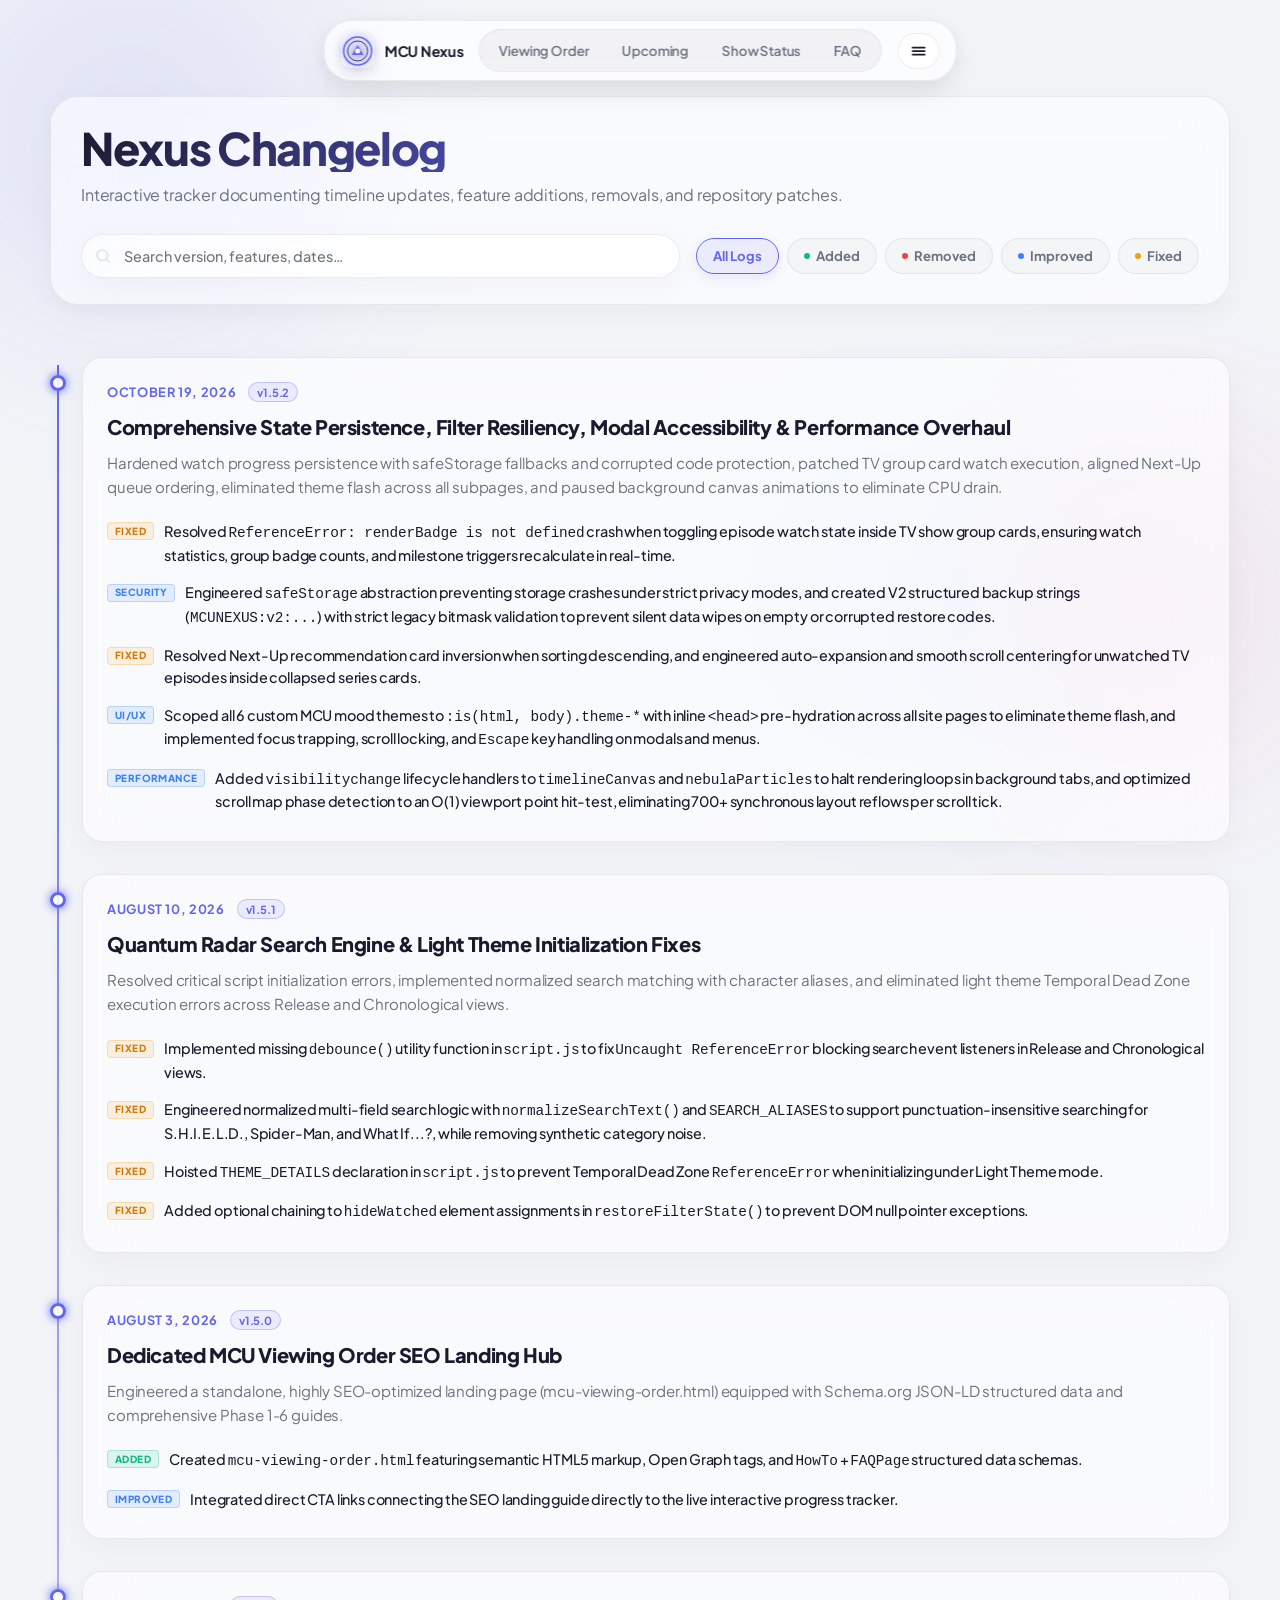
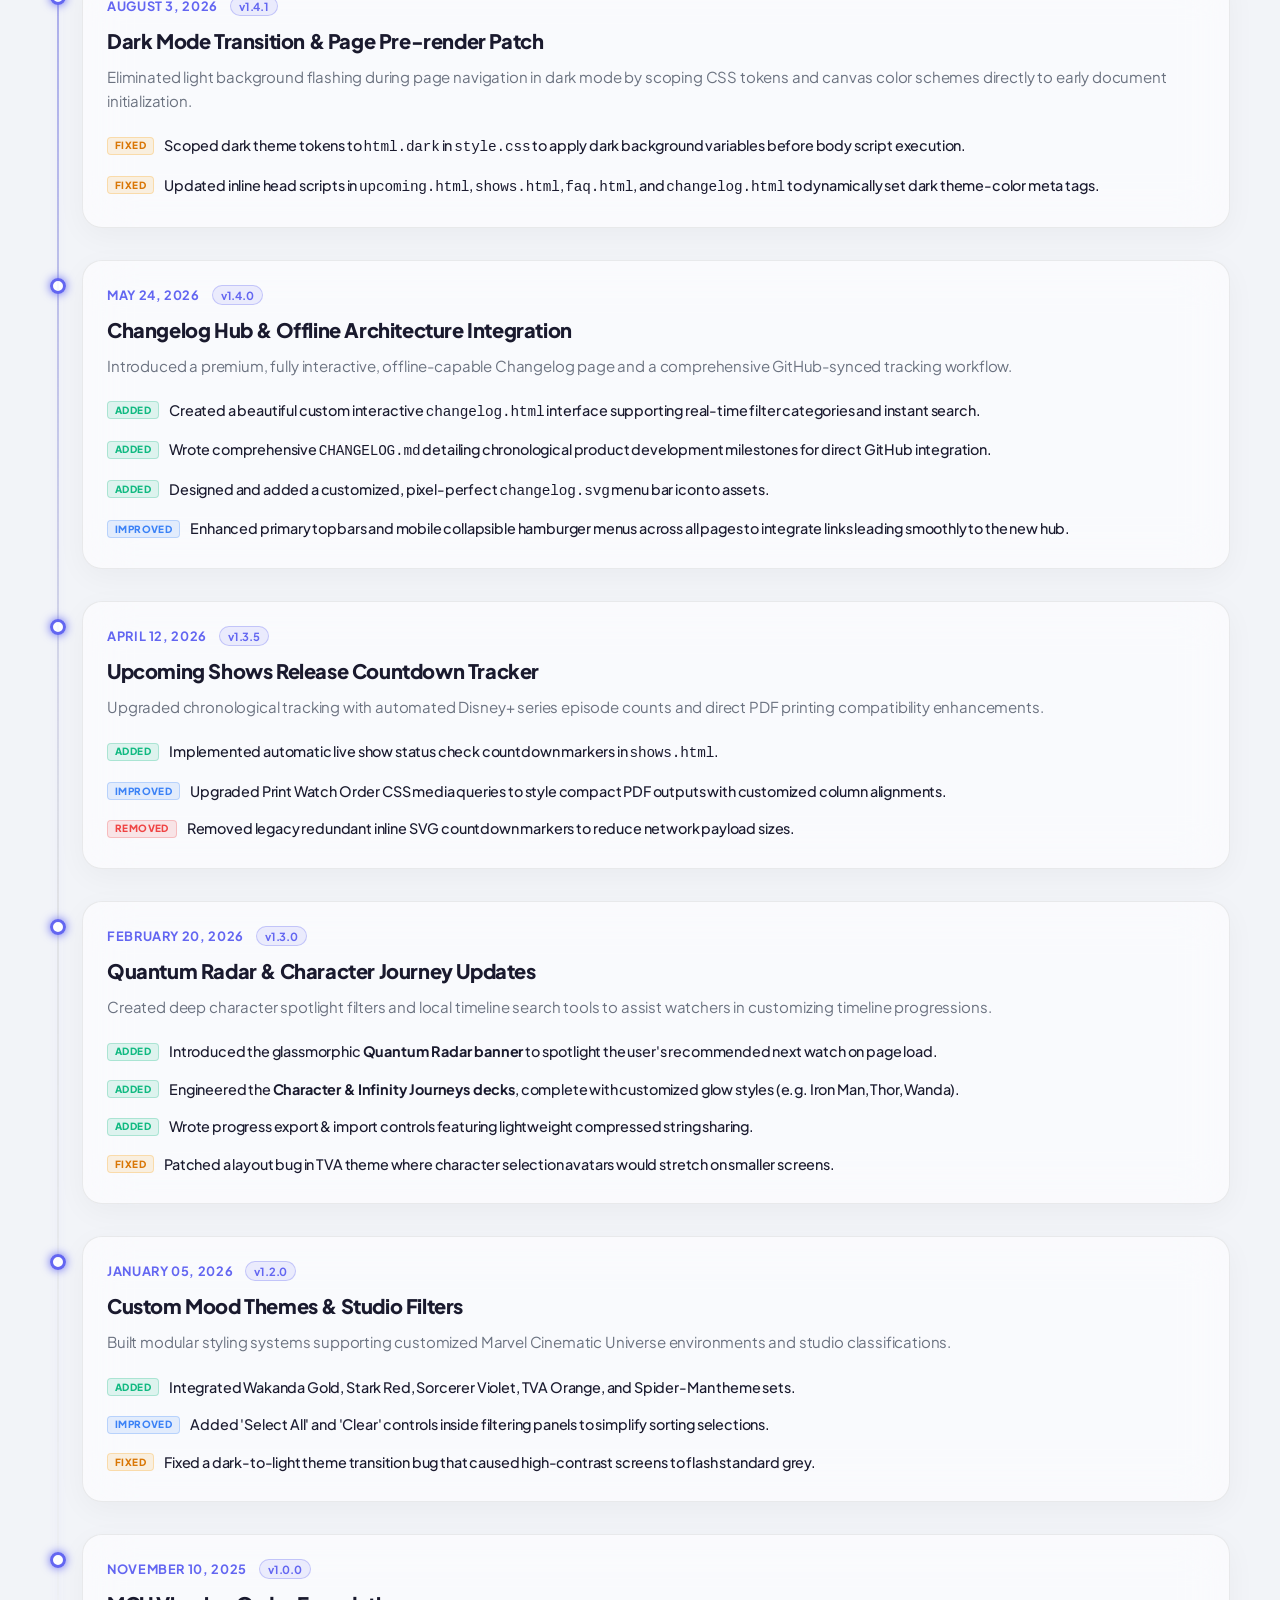
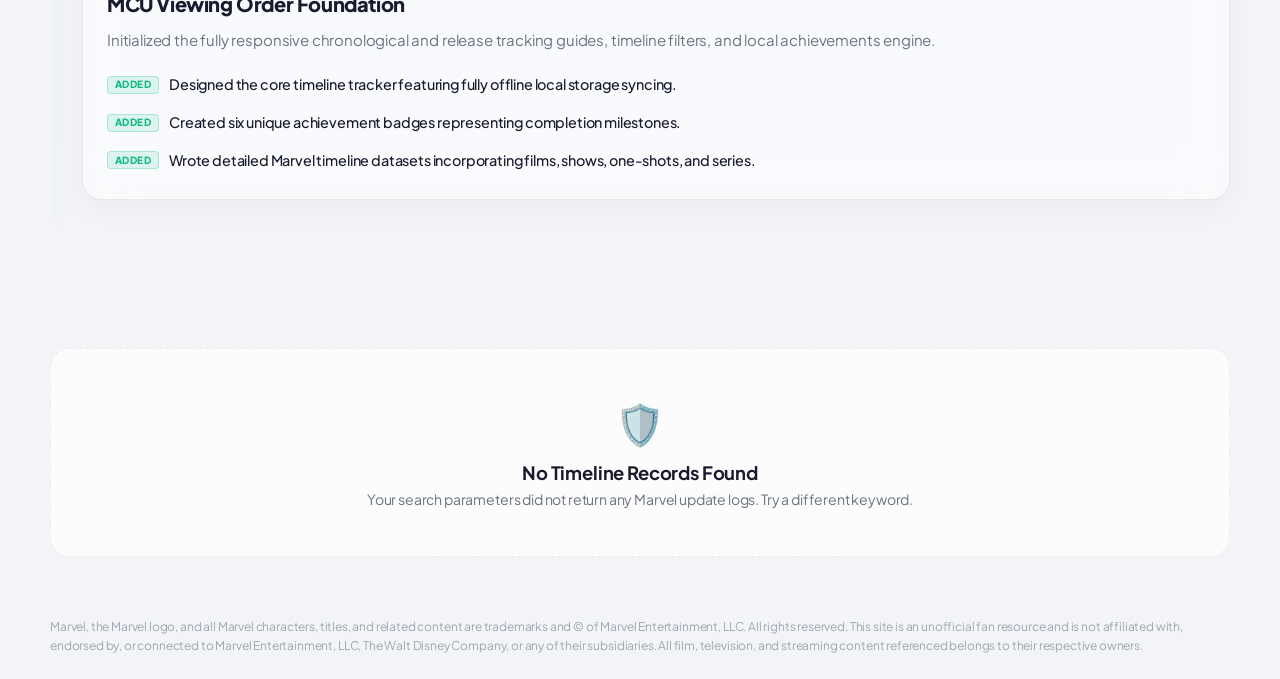
==== commit c887a96a: "feat: bump asset versions to v1.5.2 and add automated state regression test suite" ====
--- a/changelog.html
+++ b/changelog.html
@@ -21,7 +21,7 @@
   <link rel="preconnect" href="https://fonts.gstatic.com" crossorigin>
   <link href="https://fonts.googleapis.com/css2?family=Plus+Jakarta+Sans:wght@300;400;500;600;700;800&display=swap"
     rel="stylesheet">
-  <link rel="stylesheet" href="style.css?v=1.5.1">
+  <link rel="stylesheet" href="style.css?v=1.5.2">
   <script>
     window.va = window.va || function () { (window.vaq = window.vaq || []).push(arguments); };
   </script>
@@ -181,6 +181,41 @@
     <!-- Timeline Container -->
     <div id="changelogTimeline" class="changelog-timeline">
 
+      <!-- v1.5.2 Entry -->
+      <div class="timeline-card" data-version="1.5.2">
+        <div class="timeline-node" aria-hidden="true"></div>
+        <div class="timeline-item-card">
+          <div class="timeline-meta">
+            <span class="timeline-date">October 19, 2026</span>
+            <span class="timeline-version">v1.5.2</span>
+          </div>
+          <h2 class="timeline-title">Comprehensive State Persistence, Filter Resiliency, Modal Accessibility & Performance Overhaul</h2>
+          <p class="timeline-desc">Hardened watch progress persistence with safeStorage fallbacks and corrupted code protection, patched TV group card watch execution, aligned Next-Up queue ordering, eliminated theme flash across all subpages, and paused background canvas animations to eliminate CPU drain.</p>
+          <div class="timeline-change-list">
+            <div class="change-item" data-type="fixed">
+              <span class="change-tag change-tag-fixed">Fixed</span>
+              <div class="change-details">Resolved <code>ReferenceError: renderBadge is not defined</code> crash when toggling episode watch state inside TV show group cards, ensuring watch statistics, group badge counts, and milestone triggers recalculate in real-time.</div>
+            </div>
+            <div class="change-item" data-type="improved">
+              <span class="change-tag change-tag-improved">Security</span>
+              <div class="change-details">Engineered <code>safeStorage</code> abstraction preventing storage crashes under strict privacy modes, and created V2 structured backup strings (<code>MCUNEXUS:v2:...</code>) with strict legacy bitmask validation to prevent silent data wipes on empty or corrupted restore codes.</div>
+            </div>
+            <div class="change-item" data-type="fixed">
+              <span class="change-tag change-tag-fixed">Fixed</span>
+              <div class="change-details">Resolved Next-Up recommendation card inversion when sorting descending, and engineered auto-expansion and smooth scroll centering for unwatched TV episodes inside collapsed series cards.</div>
+            </div>
+            <div class="change-item" data-type="improved">
+              <span class="change-tag change-tag-improved">UI/UX</span>
+              <div class="change-details">Scoped all 6 custom MCU mood themes to <code>:is(html, body).theme-*</code> with inline <code>&lt;head&gt;</code> pre-hydration across all site pages to eliminate theme flash, and implemented focus trapping, scroll locking, and <code>Escape</code> key handling on modals and menus.</div>
+            </div>
+            <div class="change-item" data-type="improved">
+              <span class="change-tag change-tag-improved">Performance</span>
+              <div class="change-details">Added <code>visibilitychange</code> lifecycle handlers to <code>timelineCanvas</code> and <code>nebulaParticles</code> to halt rendering loops in background tabs, and optimized scroll map phase detection to an O(1) viewport point hit-test, eliminating 700+ synchronous layout reflows per scroll tick.</div>
+            </div>
+          </div>
+        </div>
+      </div>
+
       <!-- v1.5.1 Entry -->
       <div class="timeline-card" data-version="1.5.1">
         <div class="timeline-node" aria-hidden="true"></div>
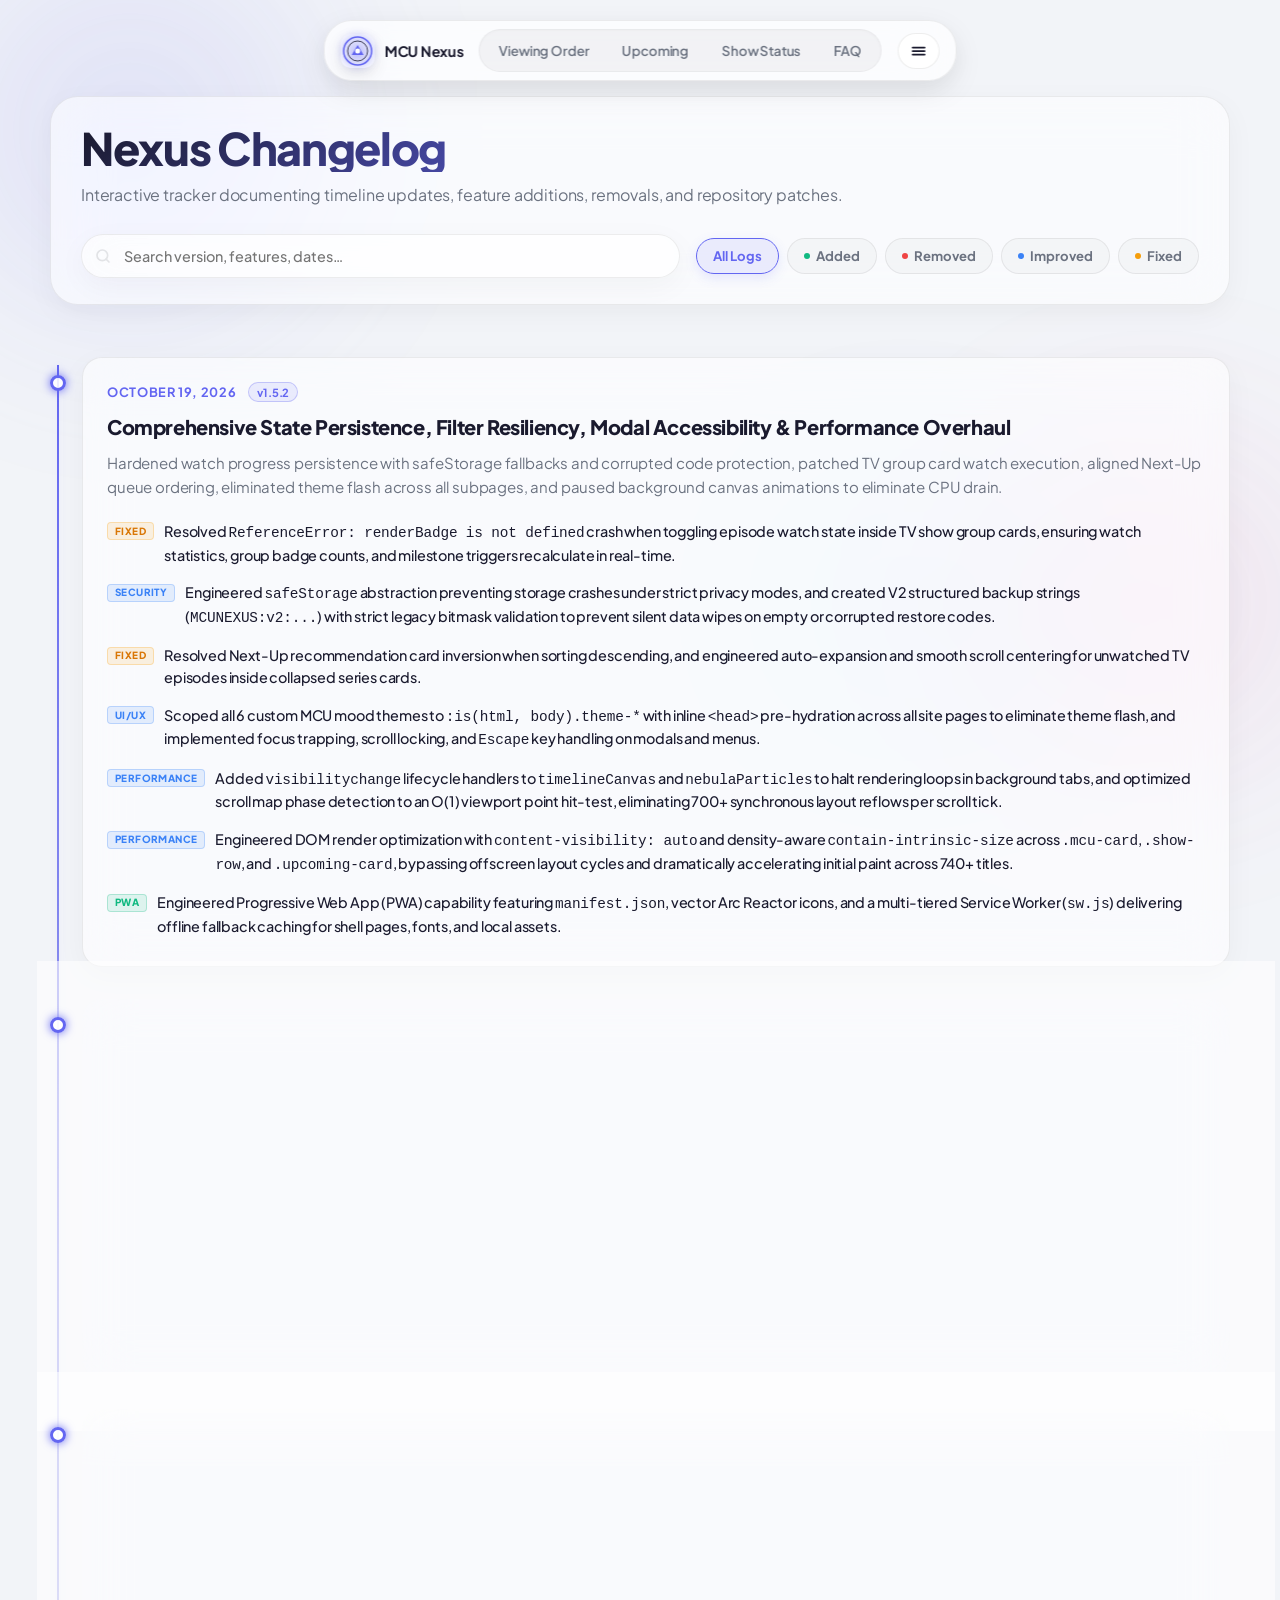
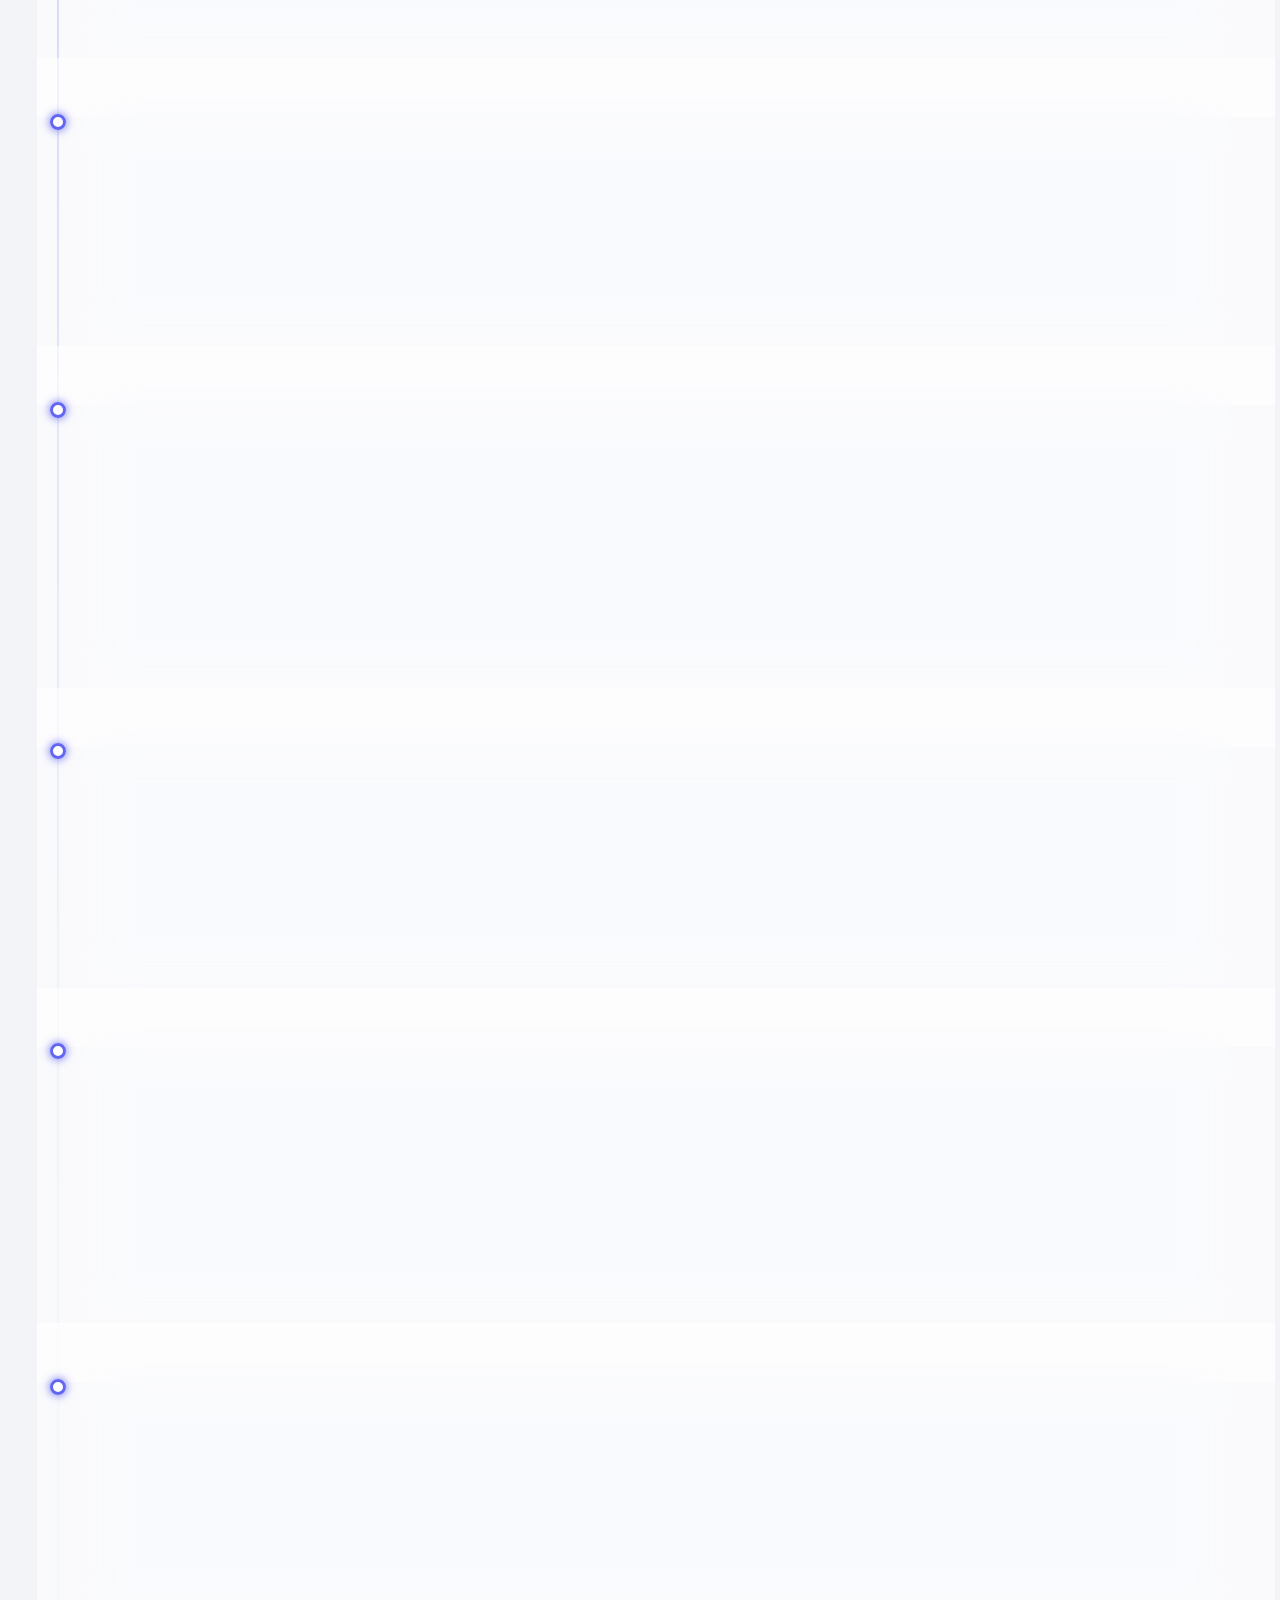
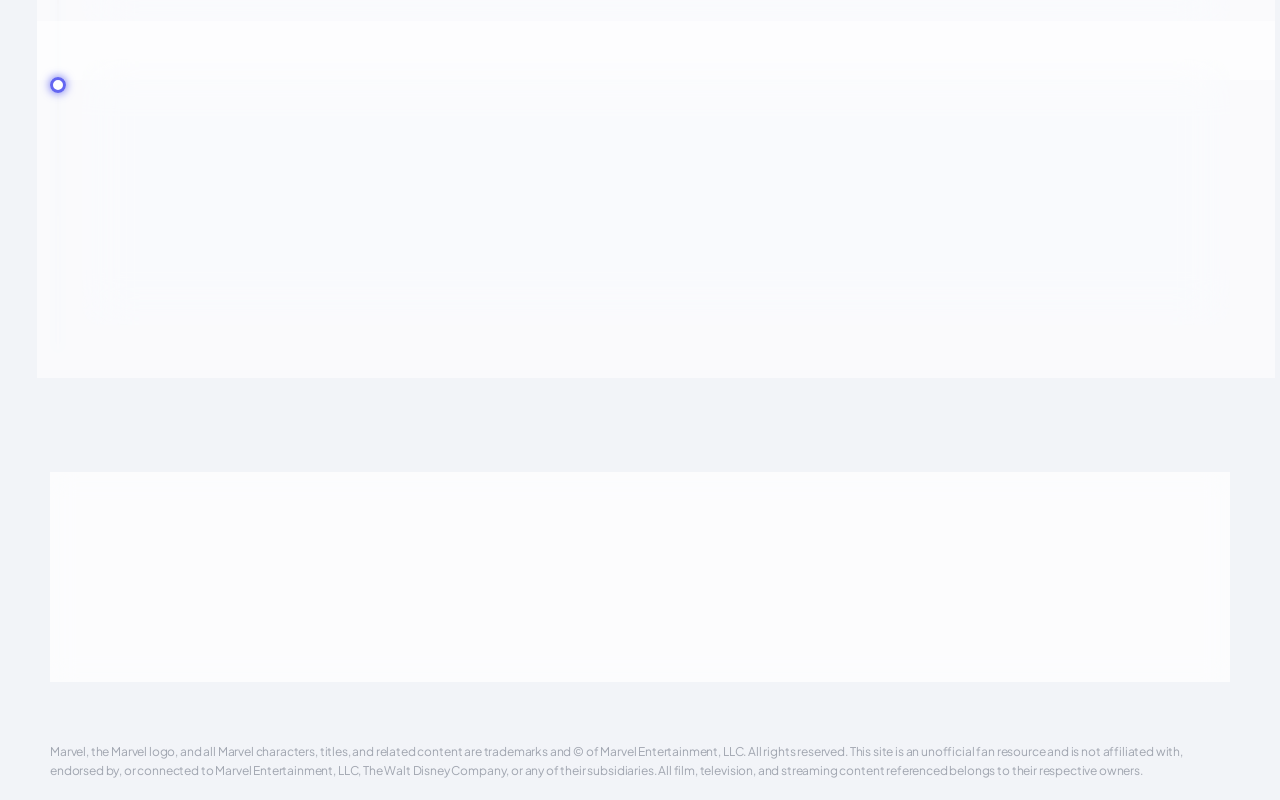
==== commit 82858666: "feat: add progressive web app (PWA) support, icons, service worker, and regression tests" ====
--- a/changelog.html
+++ b/changelog.html
@@ -15,7 +15,10 @@
   <meta property="og:url" content="./changelog.html">
   <meta property="og:type" content="website">
   <meta name="twitter:card" content="summary_large_image">
-  <link rel="icon" type="image/png" href="/favicon/favicon-96x96.png" sizes="96x96">
+  <link rel="manifest" href="manifest.json">
+  <link rel="icon" type="image/svg+xml" href="favicon/icon.svg">
+  <link rel="icon" type="image/png" href="favicon/favicon-96x96.png" sizes="96x96">
+  <link rel="apple-touch-icon" href="favicon/apple-touch-icon.png">
   <script>(function () { try { var t = localStorage.getItem('theme') || (matchMedia('(prefers-color-scheme:dark)').matches ? 'dark' : 'light'); if (t === 'dark') { document.documentElement.classList.add('dark'); var m = document.getElementById('theme-color-meta'); if (m) m.content = '#08090e'; } var mood = localStorage.getItem('mcu_mood_theme'); if (mood && mood !== 'classic') { document.documentElement.classList.add('theme-' + mood); } } catch (e) { } })()</script>
   <link rel="preconnect" href="https://fonts.googleapis.com">
   <link rel="preconnect" href="https://fonts.gstatic.com" crossorigin>
@@ -212,6 +215,14 @@
               <span class="change-tag change-tag-improved">Performance</span>
               <div class="change-details">Added <code>visibilitychange</code> lifecycle handlers to <code>timelineCanvas</code> and <code>nebulaParticles</code> to halt rendering loops in background tabs, and optimized scroll map phase detection to an O(1) viewport point hit-test, eliminating 700+ synchronous layout reflows per scroll tick.</div>
             </div>
+            <div class="change-item" data-type="improved">
+              <span class="change-tag change-tag-improved">Performance</span>
+              <div class="change-details">Engineered DOM render optimization with <code>content-visibility: auto</code> and density-aware <code>contain-intrinsic-size</code> across <code>.mcu-card</code>, <code>.show-row</code>, and <code>.upcoming-card</code>, bypassing offscreen layout cycles and dramatically accelerating initial paint across 740+ titles.</div>
+            </div>
+            <div class="change-item" data-type="added">
+              <span class="change-tag change-tag-added">PWA</span>
+              <div class="change-details">Engineered Progressive Web App (PWA) capability featuring <code>manifest.json</code>, vector Arc Reactor icons, and a multi-tiered Service Worker (<code>sw.js</code>) delivering offline fallback caching for shell pages, fonts, and local assets.</div>
+            </div>
           </div>
         </div>
       </div>
@@ -580,18 +591,37 @@
       });
     });
 
-    // ─── Theme Synchronization ───
+    // ─── Safe Storage & Theme Synchronization ───
+    const safeStorage = {
+      get(k, fallback = null) {
+        try {
+          const v = localStorage.getItem(k);
+          return v !== null ? v : fallback;
+        } catch {
+          return fallback;
+        }
+      },
+      set(k, v) {
+        try {
+          localStorage.setItem(k, String(v));
+          return true;
+        } catch {
+          return false;
+        }
+      }
+    };
+
     const applyTheme = (theme) => {
       document.documentElement.classList.toggle("dark", theme === "dark");
       document.body.classList.toggle("dark", theme === "dark");
       const meta = document.getElementById("theme-color-meta");
       if (meta) meta.setAttribute("content", theme === "dark" ? "#0d1016" : "#eef1f6");
-      localStorage.setItem("theme", theme);
+      safeStorage.set("theme", theme);
       if (theme === "light") {
         applyMoodTheme("classic");
       }
     };
-    applyTheme(localStorage.getItem("theme") || (window.matchMedia("(prefers-color-scheme: dark)").matches ? "dark" : "light"));
+    applyTheme(safeStorage.get("theme") || (window.matchMedia("(prefers-color-scheme: dark)").matches ? "dark" : "light"));
 
     document.getElementById("floating-theme-toggle")?.addEventListener("click", e => {
       e.preventDefault();
@@ -599,32 +629,41 @@
     });
 
     function applyMoodTheme(mood) {
-      document.body.classList.remove("theme-stark", "theme-tva", "theme-wakanda", "theme-sorcerer", "theme-captain", "theme-spiderman");
+      const allMoods = ["theme-stark", "theme-tva", "theme-wakanda", "theme-sorcerer", "theme-captain", "theme-spiderman"];
+      document.body.classList.remove(...allMoods);
+      document.documentElement.classList.remove(...allMoods);
       if (mood && mood !== "classic") {
         document.body.classList.add(`theme-${mood}`);
+        document.documentElement.classList.add(`theme-${mood}`);
         if (!document.body.classList.contains("dark")) {
           applyTheme("dark");
         }
       }
-      localStorage.setItem("mcu_mood_theme", mood);
+      safeStorage.set("mcu_mood_theme", mood);
       document.querySelectorAll(".theme-dot").forEach(dot => {
         dot.classList.toggle("active", dot.getAttribute("data-theme") === mood);
       });
     }
 
-    const savedMood = localStorage.getItem("mcu_mood_theme") || "classic";
+    const savedMood = safeStorage.get("mcu_mood_theme", "classic");
     applyMoodTheme(savedMood);
 
     document.querySelectorAll(".theme-dot").forEach(dot => {
-      dot.addEventListener("click", event => {
+      dot.addEventListener("click", () => {
         applyMoodTheme(dot.getAttribute("data-theme"));
       });
     });
 
-    // ─── Hamburger Mobile Toggle ───
+    // ─── Hamburger Mobile Toggle & Escape Handling ───
     const hamburger = document.getElementById("hamburger");
     const hamburgerIcon = document.getElementById("hamburger-icon");
     const dropdown = document.getElementById("dropdown");
+
+    function closeMenu() {
+      dropdown?.classList.add("hidden");
+      hamburger?.setAttribute("aria-expanded", "false");
+      hamburgerIcon?.classList.remove("open");
+    }
 
     hamburger?.addEventListener("click", e => {
       e.stopPropagation();
@@ -634,12 +673,16 @@
     });
 
     dropdown?.addEventListener("click", e => e.stopPropagation());
-
-    document.addEventListener("click", () => {
-      dropdown?.classList.add("hidden");
-      hamburger?.setAttribute("aria-expanded", "false");
-      hamburgerIcon?.classList.remove("open");
+    document.addEventListener("click", closeMenu);
+    document.addEventListener("keydown", e => {
+      if (e.key === "Escape") closeMenu();
     });
+
+    if ('serviceWorker' in navigator && (window.location.protocol === 'http:' || window.location.protocol === 'https:')) {
+      window.addEventListener('load', () => {
+        navigator.serviceWorker.register('sw.js', { scope: './' }).catch(() => {});
+      });
+    }
   </script>
 </body>
 
--- a/style.css
+++ b/style.css
@@ -2193,6 +2193,12 @@
   cursor: pointer;
   box-shadow: 0 12px 35px rgba(0, 0, 0, 0.35);
   transition: transform 0.4s cubic-bezier(0.16, 1, 0.3, 1), box-shadow 0.4s cubic-bezier(0.16, 1, 0.3, 1), border-color 0.4s ease;
+  content-visibility: auto;
+  contain-intrinsic-size: auto 450px;
+}
+
+body.view-compact .mcu-card {
+  contain-intrinsic-size: auto 380px;
 }
 
 body.light .mcu-card {
@@ -2846,6 +2852,7 @@
   border-radius: 14px;
   gap: 6px;
   min-height: 0;
+  contain-intrinsic-size: auto 50px;
 }
 
 body.view-list .mcu-card:hover {
@@ -3458,6 +3465,12 @@
     margin: 16px 0 0;
     color: #4b5563;
     font-size: 11px;
+  }
+
+  .mcu-card,
+  .group-card,
+  .print-row {
+    content-visibility: visible !important;
   }
 }
 
